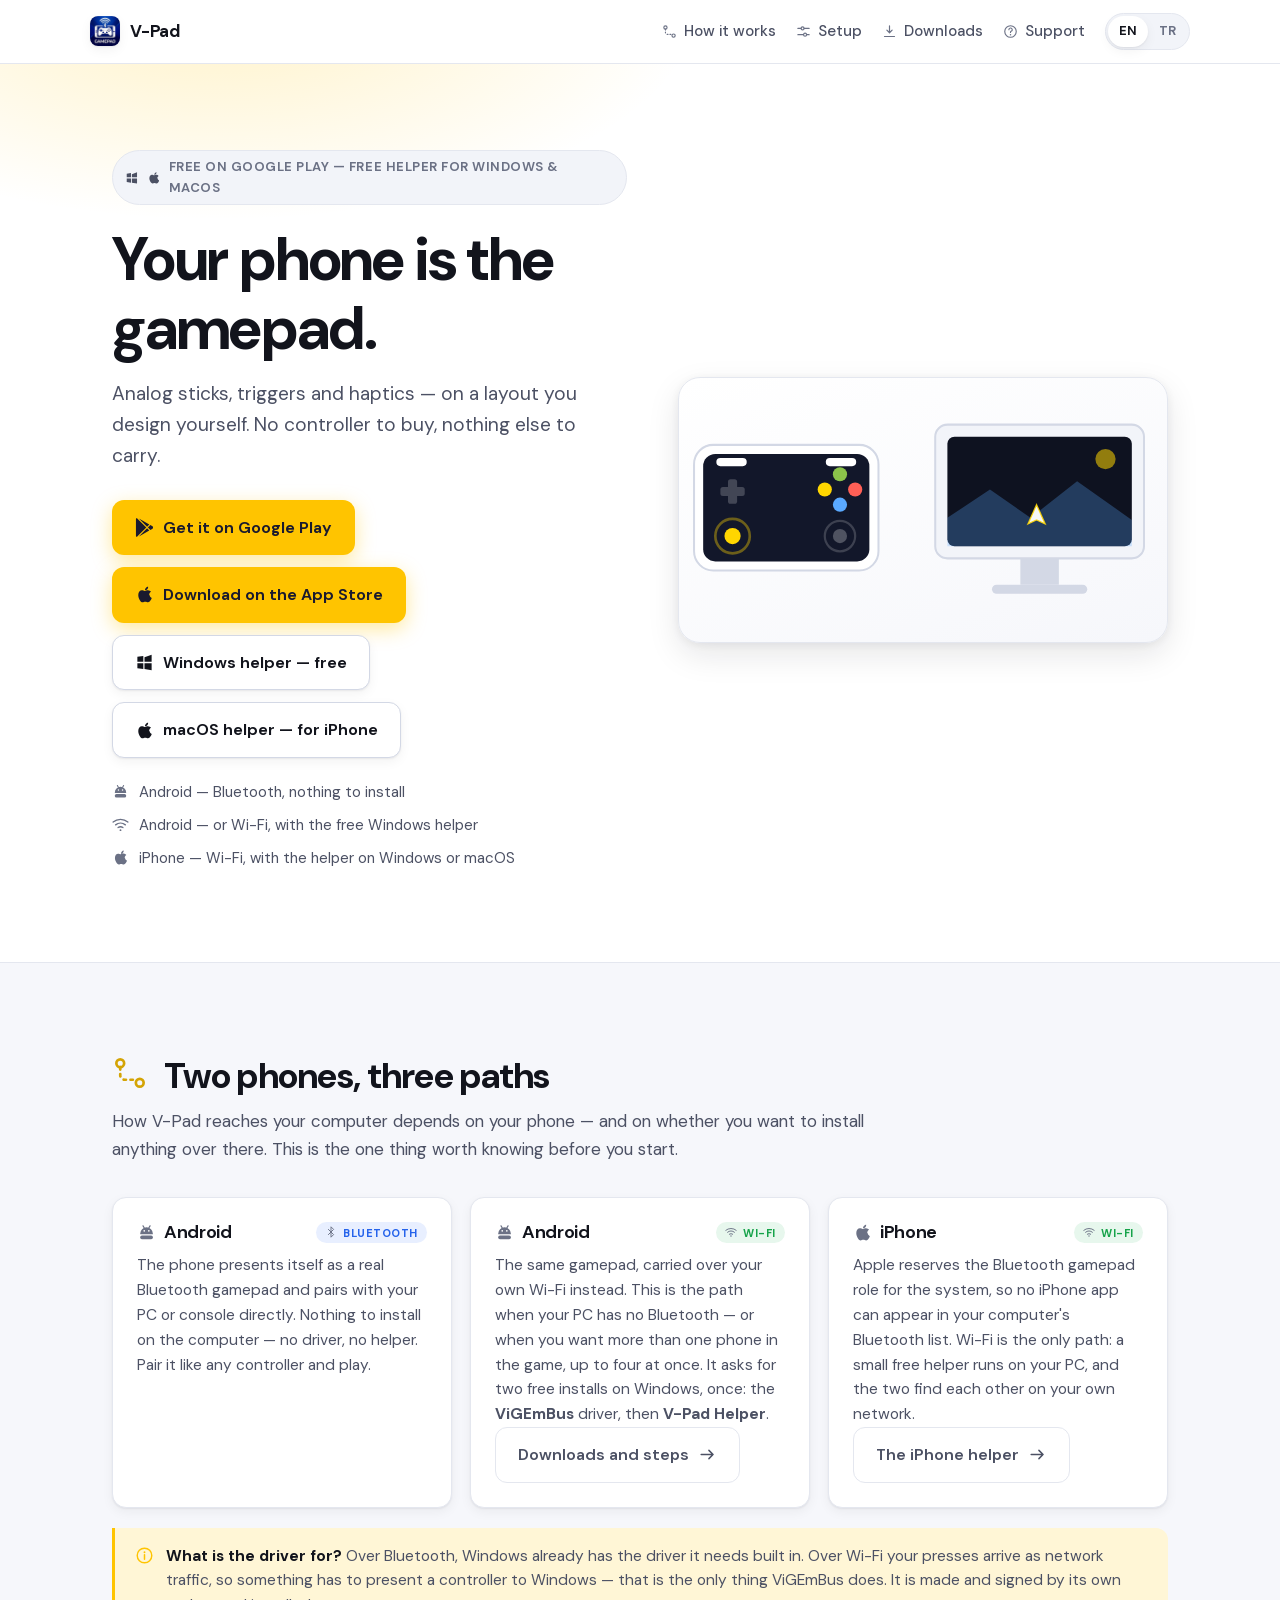
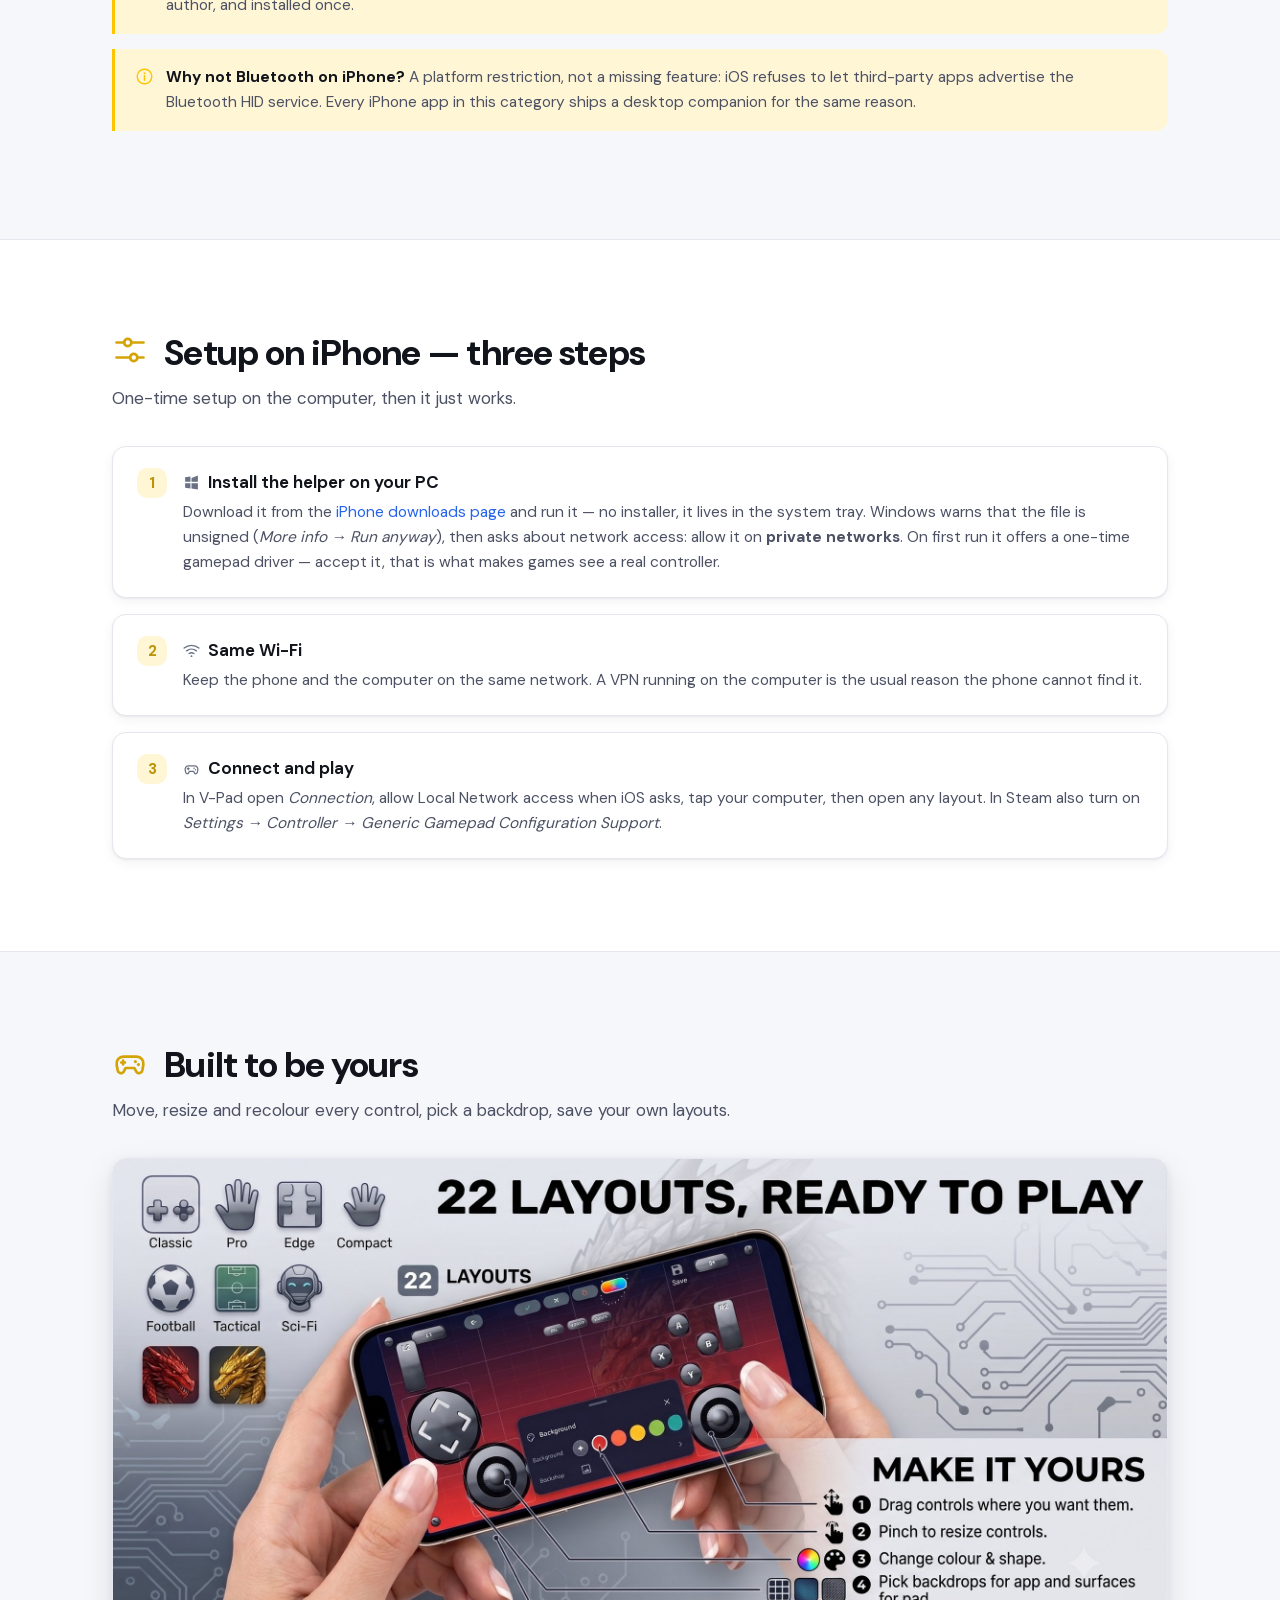
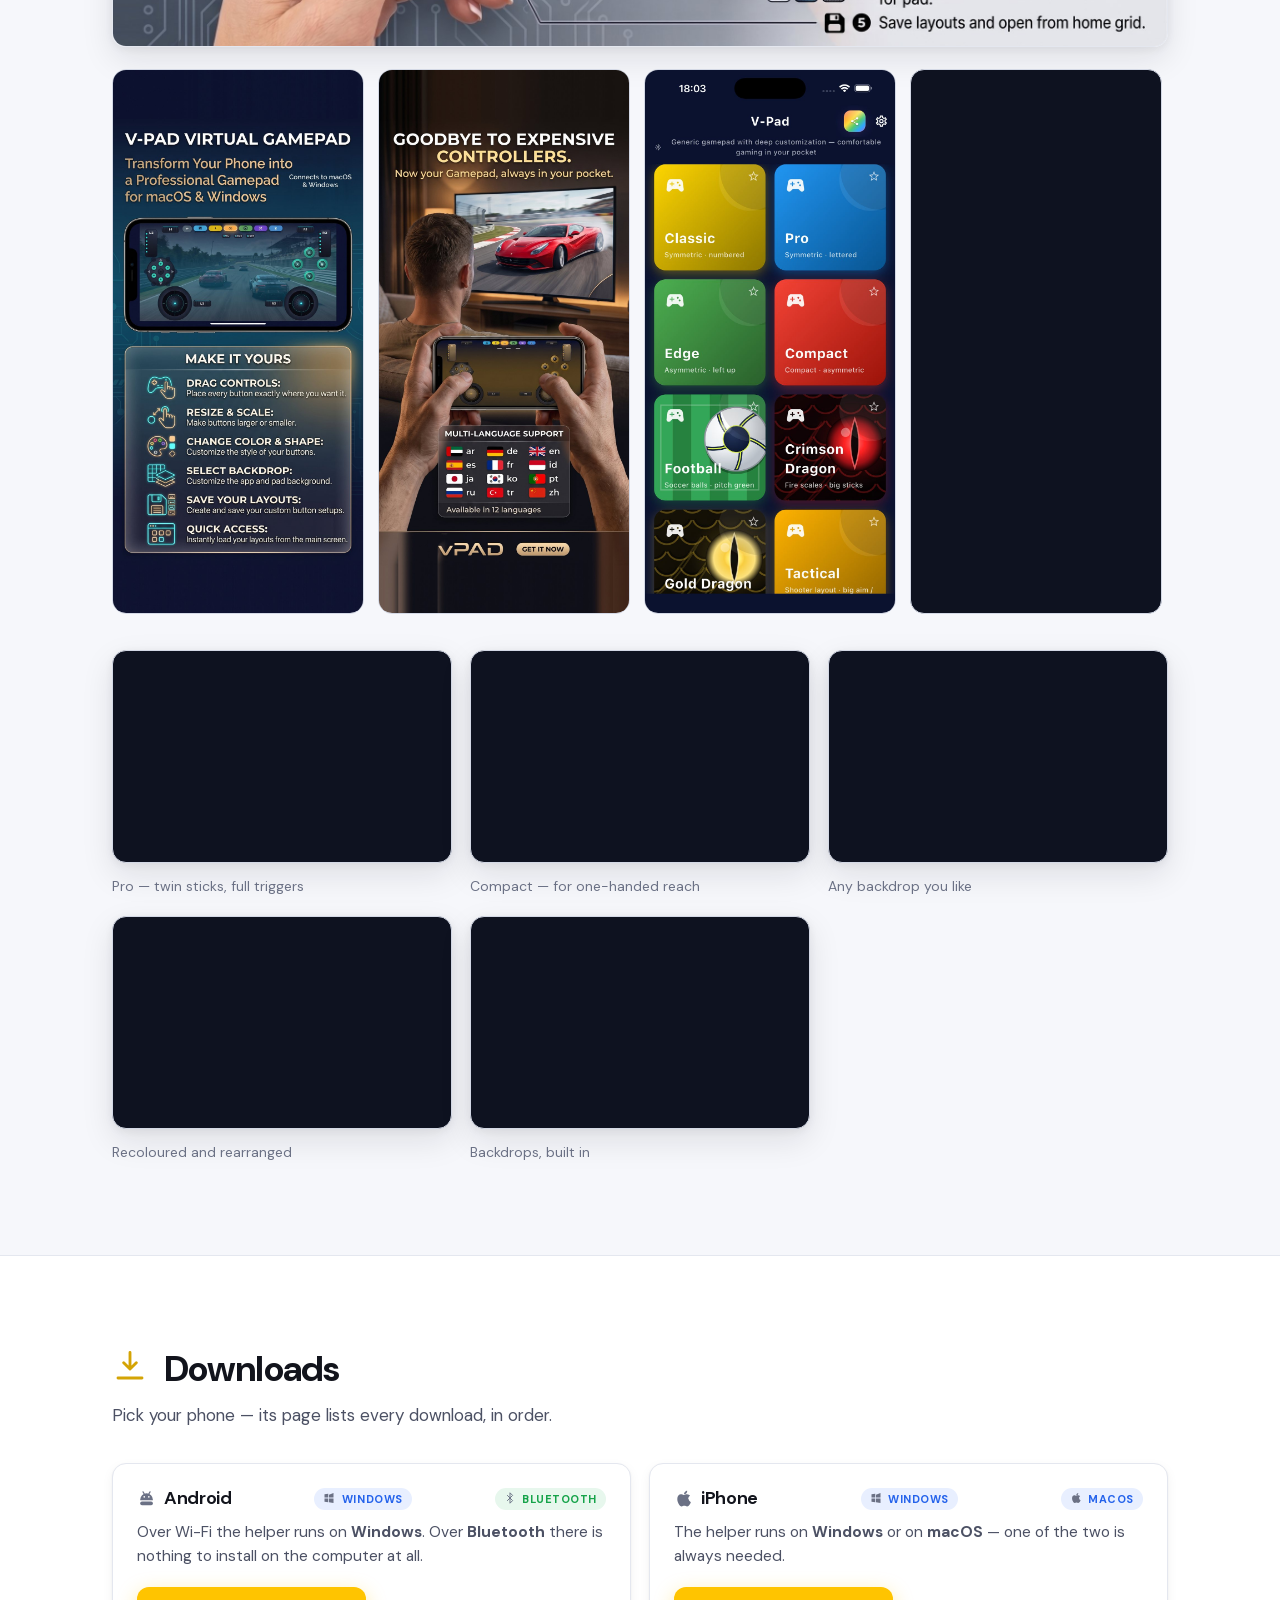
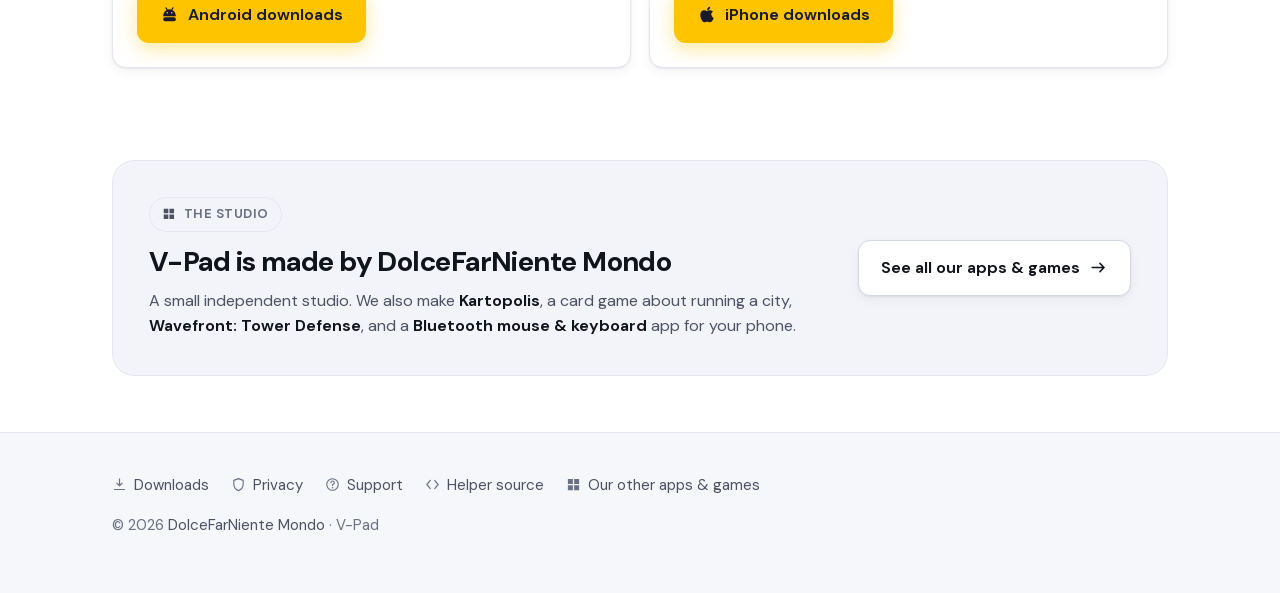
==== docs/index.html @ 28c6d8fb "refactor(ana sayfa): indirme adimlari kalkti, yerine iki telefon icin baglanti karti Sahip (2026-09-" ====
<!doctype html>
<html lang="en" data-lang="en">
<head>
<meta charset="utf-8">
<meta name="viewport" content="width=device-width, initial-scale=1">
<title>V-Pad — turn your phone into a gamepad</title>
<meta name="description" content="V-Pad turns your phone into a gamepad for your PC. On Android it pairs over Bluetooth; on iPhone it connects over Wi-Fi with a free helper app for your computer.">
<link rel="icon" href="assets/icon.png">
<link rel="preload" href="assets/fonts/dmsans-latin.woff2" as="font" type="font/woff2" crossorigin>
<link rel="stylesheet" href="assets/style.css">
<link rel="canonical" href="https://vpadcontroller.com/">
<meta property="og:url" content="https://vpadcontroller.com/">
<meta property="og:title" content="V-Pad — turn your phone into a gamepad">
<meta property="og:description" content="Your phone becomes a gamepad for your PC. Free helper app for Windows.">
<meta property="og:image" content="https://vpadcontroller.com/assets/icon.png">
<meta property="og:type" content="website">
<meta name="theme-color" content="#ffffff" media="(prefers-color-scheme: light)">
<meta name="theme-color" content="#0b0f1a" media="(prefers-color-scheme: dark)">
</head>
<body>

<!-- ICONS:BEGIN -->
<!-- ============================================================
     Icon sprite. Inlined into each page rather than fetched: a strict
     "no third-party requests" promise sits in our privacy policy, and
     external <use href="file.svg#id"> is still unreliable across
     browsers. Each symbol carries its own viewBox, so a caller is just
     <svg class="ico"><use href="#i-name"/></svg>.

     Colour comes from `currentColor` in every symbol — an icon inherits
     the text colour of whatever it sits next to, in either theme.
     ============================================================ -->
<svg width="0" height="0" aria-hidden="true" focusable="false" style="position:absolute">
  <defs>
    <symbol id="i-windows" viewBox="0 0 24 24">
      <path fill="currentColor" d="M3 4.7 10.5 3.7v7.4H3V4.7Zm9 .8L21 2.2v8.9h-9V5.5ZM3 12.9h7.5v7.4L3 19.3v-6.4Zm9 0h9v8.9L12 20.3v-7.4Z"/>
    </symbol>

    <symbol id="i-apple" viewBox="0 0 384 512">
      <path fill="currentColor" d="M318.7 268c-.2-36.7 16.4-64.4 50-84.8-18.8-26.9-47.2-41.7-84.7-44.6-35.5-2.8-74.3 20.7-88.5 20.7-15 0-49.4-19.7-76.4-19.7C71.2 141.6 24 184.4 24 269.7c0 25.2 4.6 51.2 13.8 78 12.3 35.2 56.6 121.5 102.8 120.1 24.1-.6 41.1-17.1 72.5-17.1 30.5 0 46.2 17.1 76.4 17.1 46.6-.7 86.7-79.1 98.4-114.4-62.6-29.5-59.2-86.4-59.2-88.4zm-51.1-155.2c24.7-29.3 22.5-56 21.8-65.6-21.9 1.3-47.2 15-61.6 31.9-15.9 18.2-25.2 40.7-23.2 64.7 23.7 1.8 45.3-10.4 63-30.9z"/>
    </symbol>

    <!-- The eyes are holes punched with evenodd, so the icon works on any ground. -->
    <symbol id="i-android" viewBox="0 0 24 24">
      <path fill="none" stroke="currentColor" stroke-width="1.5" stroke-linecap="round" d="M7.6 3.6 9 6M16.4 3.6 15 6"/>
      <path fill="currentColor" fill-rule="evenodd" d="M4 13.4a8 8 0 0 1 16 0v.7H4v-.7Zm5.1-2.5a1.05 1.05 0 1 1 0-2.1 1.05 1.05 0 0 1 0 2.1Zm5.8 0a1.05 1.05 0 1 1 0-2.1 1.05 1.05 0 0 1 0 2.1Z"/>
      <rect fill="currentColor" x="4" y="15.6" width="16" height="4.8" rx="2.2"/>
    </symbol>

    <symbol id="i-play" viewBox="0 0 512 512">
      <path fill="currentColor" d="M325.3 234.3 104.6 13l280.8 161.2-60.1 60.1zM47 0C34 6.8 25.3 19.2 25.3 35.3v441.3c0 16.1 8.7 28.5 21.7 35.3l256.6-256L47 0zm425.2 225.6-58.9-34.1-65.7 65.5 65.7 65.5 60.1-34.1c18-14.3 18-46.5-1.2-62.8zM104.6 499l280.8-161.2-60.1-60.1L104.6 499z"/>
    </symbol>

    <symbol id="i-bluetooth" viewBox="0 0 24 24">
      <path fill="none" stroke="currentColor" stroke-width="1.9" stroke-linecap="round" stroke-linejoin="round"
            d="M6.8 6.8 17.2 17.2 12 22.4V1.6l5.2 5.2L6.8 17.2"/>
    </symbol>

    <symbol id="i-wifi" viewBox="0 0 24 24">
      <path fill="none" stroke="currentColor" stroke-width="1.9" stroke-linecap="round"
            d="M1.6 8.6a16 16 0 0 1 20.8 0M5.1 12.5a11 11 0 0 1 13.8 0M8.6 16.3a6 6 0 0 1 6.8 0"/>
      <circle fill="currentColor" cx="12" cy="20" r="1.3"/>
    </symbol>

    <symbol id="i-download" viewBox="0 0 24 24">
      <path fill="none" stroke="currentColor" stroke-width="1.9" stroke-linecap="round" stroke-linejoin="round"
            d="M12 3v11m0 0 4.2-4.2M12 14l-4.2-4.2M4 20h16"/>
    </symbol>

    <symbol id="i-apps" viewBox="0 0 24 24">
      <path fill="currentColor" d="M3 3h8v8H3V3Zm10 0h8v8h-8V3ZM3 13h8v8H3v-8Zm10 0h8v8h-8v-8Z"/>
    </symbol>

    <symbol id="i-shield" viewBox="0 0 24 24">
      <path fill="none" stroke="currentColor" stroke-width="1.8" stroke-linecap="round" stroke-linejoin="round"
            d="M12 2.6 4.5 5.4v5.9c0 4.8 3.1 8.9 7.5 10.5 4.4-1.6 7.5-5.7 7.5-10.5V5.4L12 2.6Z"/>
    </symbol>

    <symbol id="i-help" viewBox="0 0 24 24">
      <circle fill="none" stroke="currentColor" stroke-width="1.8" cx="12" cy="12" r="9.2"/>
      <path fill="none" stroke="currentColor" stroke-width="1.8" stroke-linecap="round"
            d="M9.4 9.1a2.7 2.7 0 1 1 3.6 2.6c-.7.3-1 .9-1 1.6v.3"/>
      <circle fill="currentColor" cx="12" cy="17" r="1.2"/>
    </symbol>

    <symbol id="i-code" viewBox="0 0 24 24">
      <path fill="none" stroke="currentColor" stroke-width="1.9" stroke-linecap="round" stroke-linejoin="round"
            d="M8.5 5.5 3 12l5.5 6.5M15.5 5.5 21 12l-5.5 6.5"/>
    </symbol>

    <symbol id="i-clock" viewBox="0 0 24 24">
      <circle fill="none" stroke="currentColor" stroke-width="1.8" cx="12" cy="12" r="9.2"/>
      <path fill="none" stroke="currentColor" stroke-width="1.8" stroke-linecap="round" d="M12 7.2V12l3.4 2.1"/>
    </symbol>

    <symbol id="i-gamepad" viewBox="0 0 24 24">
      <path fill="none" stroke="currentColor" stroke-width="1.8" stroke-linecap="round" stroke-linejoin="round"
            d="M7.6 8.4h8.8a4.6 4.6 0 0 1 4.5 5.5l-.7 3.7a2.2 2.2 0 0 1-3.8 1.1L14.9 16H9.1l-1.5 2.7a2.2 2.2 0 0 1-3.8-1.1l-.7-3.7a4.6 4.6 0 0 1 4.5-5.5Z"/>
      <path fill="none" stroke="currentColor" stroke-width="1.7" stroke-linecap="round" d="M7.4 11v2.6M6.1 12.3h2.6"/>
      <circle fill="currentColor" cx="15.6" cy="11.7" r="1.05"/>
      <circle fill="currentColor" cx="17.6" cy="13.7" r="1.05"/>
    </symbol>

    <symbol id="i-sliders" viewBox="0 0 24 24">
      <path fill="none" stroke="currentColor" stroke-width="1.8" stroke-linecap="round"
            d="M3 7h5M13 7h8M3 17h9M17 17h4"/>
      <circle fill="none" stroke="currentColor" stroke-width="1.8" cx="10.5" cy="7" r="2.4"/>
      <circle fill="none" stroke="currentColor" stroke-width="1.8" cx="14.5" cy="17" r="2.4"/>
    </symbol>

    <symbol id="i-route" viewBox="0 0 24 24">
      <circle fill="none" stroke="currentColor" stroke-width="1.8" cx="5.5" cy="5.5" r="2.6"/>
      <circle fill="none" stroke="currentColor" stroke-width="1.8" cx="18.5" cy="18.5" r="2.6"/>
      <path fill="none" stroke="currentColor" stroke-width="1.8" stroke-linecap="round" stroke-dasharray="1.6 3"
            d="M5.5 8.1v5.4a3 3 0 0 0 3 3h7.4"/>
    </symbol>

    <symbol id="i-info" viewBox="0 0 24 24">
      <circle fill="none" stroke="currentColor" stroke-width="1.8" cx="12" cy="12" r="9.2"/>
      <path fill="none" stroke="currentColor" stroke-width="1.9" stroke-linecap="round" d="M12 11.2v5.4"/>
      <circle fill="currentColor" cx="12" cy="7.9" r="1.2"/>
    </symbol>

    <symbol id="i-arrow" viewBox="0 0 24 24">
      <path fill="none" stroke="currentColor" stroke-width="1.9" stroke-linecap="round" stroke-linejoin="round"
            d="M4 12h15m0 0-5.2-5.2M19 12l-5.2 5.2"/>
    </symbol>
  </defs>
</svg>
<!-- ICONS:END -->

<header>
  <div class="wrap bar">
    <a class="brand" href="./"><img src="assets/icon.png" alt=""> V-Pad</a>
    <nav>
      <a href="#how"><svg class="ico" aria-hidden="true"><use href="#i-route"/></svg><span lang="en">How it works</span><span lang="tr">Nasıl çalışır</span></a>
      <a href="#setup"><svg class="ico" aria-hidden="true"><use href="#i-sliders"/></svg><span lang="en">Setup</span><span lang="tr">Kurulum</span></a>
      <a href="/downloads"><svg class="ico" aria-hidden="true"><use href="#i-download"/></svg><span lang="en">Downloads</span><span lang="tr">İndirmeler</span></a>
      <a href="/support"><svg class="ico" aria-hidden="true"><use href="#i-help"/></svg><span lang="en">Support</span><span lang="tr">Destek</span></a>
      <div class="langs">
        <button data-lang="en" aria-pressed="true">EN</button>
        <button data-lang="tr" aria-pressed="false">TR</button>
      </div>
    </nav>
  </div>
</header>

<div class="hero">
  <div class="wrap hero-grid">
    <div>
      <span class="eyebrow">
        <svg class="ico" aria-hidden="true"><use href="#i-windows"/></svg>
        <svg class="ico" aria-hidden="true"><use href="#i-apple"/></svg>
        <span lang="en">Free on Google Play — free helper for Windows &amp; macOS</span>
        <span lang="tr">Google Play'de ücretsiz — Windows ve macOS yardımcısı da ücretsiz</span>
      </span>
      <h1>
        <span lang="en">Your phone is the gamepad.</span>
        <span lang="tr">Telefonun artık gamepad.</span>
      </h1>
      <p class="lead">
        <span lang="en">Analog sticks, triggers and haptics — on a layout you design yourself. No controller to buy, nothing else to carry.</span>
        <span lang="tr">Analog çubuklar, tetikler ve titreşim — hem de kendi tasarladığın bir düzende. Kumanda almana gerek yok, taşıyacak bir şey de yok.</span>
      </p>
      <div class="cta">
        <!-- The app first: it is the thing that ships, it is free, and the
             visitor already owns the phone. The helper is a second step and
             only for Wi-Fi, so it reads as a follow-up rather than a toll. -->
        <a class="btn btn-primary" href="https://play.google.com/store/apps/details?id=com.dfnmondo.gamepad.app">
          <svg class="ico" aria-hidden="true"><use href="#i-play"/></svg>
          <span lang="en">Get it on Google Play</span>
          <span lang="tr">Google Play'den al</span>
        </a>
        <!-- Live since 2026-08-31 (2.0.3, READY_FOR_SALE). Beside Play rather
             than under a platform heading: whichever phone the visitor holds,
             one of these two is the app and the other is noise. -->
        <a class="btn btn-primary" href="https://apps.apple.com/us/app/v-pad-virtual-gamepad/id6796475673">
          <svg class="ico" aria-hidden="true"><use href="#i-apple"/></svg>
          <span lang="en">Download on the App Store</span>
          <span lang="tr">App Store'dan indir</span>
        </a>
        <a class="btn btn-ghost" href="#download">
          <svg class="ico" aria-hidden="true"><use href="#i-windows"/></svg>
          <span lang="en">Windows helper — free</span>
          <span lang="tr">Windows yardımcısı — ücretsiz</span>
        </a>
        <a class="btn btn-ghost" href="/downloads-ios">
          <svg class="ico" aria-hidden="true"><use href="#i-apple"/></svg>
          <span lang="en">macOS helper — for iPhone</span>
          <span lang="tr">macOS yardımcısı — iPhone için</span>
        </a>
      </div>
      <!-- The three facts a visitor needs before deciding, as a scannable row
           rather than a paragraph they have to read to find their platform. -->
      <ul class="platforms">
        <li>
          <svg class="ico" aria-hidden="true"><use href="#i-android"/></svg>
          <span lang="en">Android — Bluetooth, nothing to install</span>
          <span lang="tr">Android — Bluetooth, kurulum yok</span>
        </li>
        <li>
          <svg class="ico" aria-hidden="true"><use href="#i-wifi"/></svg>
          <span lang="en">Android — or Wi-Fi, with the free Windows helper</span>
          <span lang="tr">Android — ya da Wi-Fi, ücretsiz Windows yardımcısıyla</span>
        </li>
        <li>
          <svg class="ico" aria-hidden="true"><use href="#i-apple"/></svg>
          <span lang="en">iPhone — Wi-Fi, with the helper on Windows or macOS</span>
          <span lang="tr">iPhone — Wi-Fi, Windows ya da macOS yardımcısıyla</span>
        </li>
      </ul>
    </div>

    <!-- Phone → Wi-Fi → PC, drawn rather than filmed: sharp at any size, no
         download, and it survives a theme switch. Device *chassis* follows the
         theme tokens; anything drawn inside a screen uses fixed bright colours,
         because a screen is dark in both themes and a token would sink into it.
         The phone is landscape because that is how the pad is held.

         One 5s story drives it: the left stick moves, the ship on the monitor
         repeats that move 130ms later, and the waves carry it across. The delay
         is the point — it is what makes the picture read as *input travelling*
         rather than three unrelated things wiggling. -->
    <div class="stage" role="img"
         aria-label="A phone held sideways as a gamepad; its stick movement travels over Wi-Fi and steers a ship on the computer screen">
      <svg viewBox="0 40 480 260" xmlns="http://www.w3.org/2000/svg">
        <!-- computer -->
        <g>
          <rect x="252" y="86" width="206" height="132" rx="12"
                fill="var(--surface-2)" stroke="var(--line-strong)" stroke-width="2"/>
          <rect x="264" y="98" width="182" height="108" rx="7" fill="#0e1220"/>
          <!-- a suggestion of a game scene -->
          <path d="M264 178 L306 150 L346 178 L392 142 L446 180 L446 206 L264 206 Z"
                fill="#5aa9ff" opacity=".28"/>
          <circle cx="420" cy="120" r="10" fill="#ffd600" opacity=".55"/>
          <!-- The ship, and one ghost trailing it. Outer <g> holds the position,
               inner <g> is animated: a CSS transform would otherwise *replace*
               the transform attribute, not compose with it. The trail is the
               same motion a little later — it is what makes the movement legible
               at this size, where the ship itself is barely 17px across. -->
          <g transform="translate(352,176)">
            <g class="ship trail">
              <path d="M0 -11 L8.5 8 L0 4 L-8.5 8 Z" fill="#ffd600"/>
            </g>
            <g class="ship">
              <path d="M0 -11 L8.5 8 L0 4 L-8.5 8 Z" fill="#ffffff" opacity=".95"/>
              <path d="M0 -11 L8.5 8 L0 4 L-8.5 8 Z" fill="none" stroke="#ffd600"
                    stroke-width="1.3" opacity=".85"/>
            </g>
          </g>
          <rect x="336" y="218" width="38" height="26" fill="var(--line-strong)"/>
          <rect x="308" y="244" width="94" height="9" rx="4.5" fill="var(--line-strong)"/>
        </g>

        <!-- wifi waves, travelling from the phone toward the screen -->
        <g fill="none" stroke="#8bc34a" stroke-width="3.6" stroke-linecap="round">
          <path class="wave" d="M206 146 a30 30 0 0 1 0 44"/>
          <path class="wave" d="M216 132 a48 48 0 0 1 0 72"/>
          <path class="wave" d="M226 118 a66 66 0 0 1 0 100"/>
        </g>

        <!-- The phone, held sideways. Drawn large and with only the controls a
             glance can resolve: at this size a full layout turns into confetti. -->
        <g>
          <rect x="14" y="106" width="182" height="124" rx="19"
                fill="var(--surface)" stroke="var(--line-strong)" stroke-width="2"/>
          <rect x="23" y="115" width="164" height="106" rx="12" fill="#12172a"/>

          <!-- shoulder triggers -->
          <rect class="trigger" x="36" y="119" width="30" height="8" rx="4" fill="#ffffff"/>
          <rect class="trigger r" x="144" y="119" width="30" height="8" rx="4" fill="#ffffff"/>

          <!-- d-pad -->
          <g fill="#ffffff" opacity=".2">
            <rect x="47.5" y="140" width="9" height="24" rx="2.5"/>
            <rect x="40" y="147.5" width="24" height="9" rx="2.5"/>
          </g>

          <!-- left stick: the one thing actually being driven -->
          <circle cx="52" cy="196" r="17" fill="none" stroke="#ffd600" stroke-width="2.6" opacity=".38"/>
          <circle class="nub" cx="52" cy="196" r="8" fill="#ffd600"/>

          <!-- face buttons -->
          <circle class="press" cx="158" cy="135" r="7" fill="#8bc34a"/>
          <circle class="press b" cx="173" cy="150" r="7" fill="#ff5f56"/>
          <circle class="press c" cx="158" cy="165" r="7" fill="#5aa9ff"/>
          <circle class="press d" cx="143" cy="150" r="7" fill="#ffd600"/>

          <!-- right stick -->
          <circle cx="158" cy="196" r="15" fill="none" stroke="#ffffff" stroke-width="2.2" opacity=".18"/>
          <circle cx="158" cy="196" r="7" fill="#ffffff" opacity=".26"/>
        </g>
      </svg>
    </div>
  </div>
</div>

<section id="how" class="tint">
  <div class="wrap">
    <h2><svg class="ico h-ico" aria-hidden="true"><use href="#i-route"/></svg><span lang="en">Two phones, three paths</span><span lang="tr">İki telefon, üç yol</span></h2>
    <p class="sub">
      <span lang="en">How V-Pad reaches your computer depends on your phone — and on whether you want to install anything over there. This is the one thing worth knowing before you start.</span>
      <span lang="tr">V-Pad'in bilgisayarına nasıl ulaştığı telefonuna ve oraya bir şey kurmak isteyip istemediğine bağlı. Başlamadan önce bilinmesi gereken tek şey bu.</span>
    </p>
    <div class="grid three">
      <div class="card">
        <h3>
          <svg class="ico" aria-hidden="true"><use href="#i-android"/></svg> Android
          <span class="tag bt"><svg class="ico" aria-hidden="true"><use href="#i-bluetooth"/></svg> Bluetooth</span>
        </h3>
        <p>
          <span lang="en">The phone presents itself as a real Bluetooth gamepad and pairs with your PC or console directly. Nothing to install on the computer &mdash; no driver, no helper. Pair it like any controller and play.</span>
          <span lang="tr">Telefon kendini gerçek bir Bluetooth gamepad'i olarak tanıtır ve bilgisayarına ya da konsoluna doğrudan eşlenir. Bilgisayara hiçbir şey kurulmaz &mdash; ne sürücü ne yardımcı program. Herhangi bir kumanda gibi eşle ve oyna.</span>
        </p>
      </div>
      <div class="card">
        <h3>
          <svg class="ico" aria-hidden="true"><use href="#i-android"/></svg> Android
          <span class="tag wifi"><svg class="ico" aria-hidden="true"><use href="#i-wifi"/></svg> Wi-Fi</span>
        </h3>
        <p>
          <span lang="en">The same gamepad, carried over your own Wi-Fi instead. This is the path when your PC has no Bluetooth &mdash; or when you want more than one phone in the game, up to four at once. It asks for two free installs on Windows, once: the <b>ViGEmBus</b> driver, then <b>V-Pad Helper</b>.</span>
          <span lang="tr">Aynı gamepad, bu kez kendi Wi-Fi ağın üzerinden. Bilgisayarında Bluetooth yoksa &mdash; ya da oyuna birden fazla telefon sokmak istiyorsan, aynı anda dörde kadar &mdash; yol budur. Windows'ta bir kereye mahsus iki ücretsiz kurulum ister: önce <b>ViGEmBus</b> sürücüsü, sonra <b>V-Pad Helper</b>.</span>
        </p>
        <p>
          <a class="btn btn-quiet" href="/downloads-android">
            <span lang="en">Downloads and steps</span><span lang="tr">İndirmeler ve adımlar</span>
            <svg class="ico" aria-hidden="true"><use href="#i-arrow"/></svg>
          </a>
        </p>
      </div>
      <div class="card">
        <h3>
          <svg class="ico" aria-hidden="true"><use href="#i-apple"/></svg> iPhone
          <span class="tag wifi"><svg class="ico" aria-hidden="true"><use href="#i-wifi"/></svg> Wi-Fi</span>
        </h3>
        <p>
          <span lang="en">Apple reserves the Bluetooth gamepad role for the system, so no iPhone app can appear in your computer's Bluetooth list. Wi-Fi is the only path: a small free helper runs on your PC, and the two find each other on your own network.</span>
          <span lang="tr">Apple, Bluetooth gamepad rolünü sisteme ayırmış; bu yüzden hiçbir iPhone uygulaması bilgisayarının Bluetooth listesinde görünemez. Tek yol Wi-Fi: bilgisayarında küçük ve ücretsiz bir yardımcı çalışır, ikisi kendi ağında birbirini bulur.</span>
        </p>
        <p>
          <a class="btn btn-quiet" href="#download">
            <span lang="en">The iPhone helper</span><span lang="tr">iPhone yardımcısı</span>
            <svg class="ico" aria-hidden="true"><use href="#i-arrow"/></svg>
          </a>
        </p>
      </div>
    </div>
    <p class="note" style="margin-top:20px">
      <svg class="ico" aria-hidden="true"><use href="#i-info"/></svg>
      <span lang="en"><strong>What is the driver for?</strong> Over Bluetooth, Windows already has the driver it needs built in. Over Wi-Fi your presses arrive as network traffic, so something has to present a controller to Windows &mdash; that is the only thing ViGEmBus does. It is made and signed by its own author, and installed once.</span>
      <span lang="tr"><strong>Sürücü ne işe yarıyor?</strong> Bluetooth'ta Windows'un ihtiyaç duyduğu sürücü zaten içinde geliyor. Wi-Fi'da ise bastığın tuşlar ağ trafiği olarak ulaşır; bu yüzden Windows'a bir kumanda sunacak bir şey gerekir &mdash; ViGEmBus'ın yaptığı tek şey bu. Kendi yazarı tarafından üretilip imzalanır ve bir kez kurulur.</span>
    </p>
    <p class="note">
      <svg class="ico" aria-hidden="true"><use href="#i-info"/></svg>
      <span lang="en"><strong>Why not Bluetooth on iPhone?</strong> A platform restriction, not a missing feature: iOS refuses to let third-party apps advertise the Bluetooth HID service. Every iPhone app in this category ships a desktop companion for the same reason.</span>
      <span lang="tr"><strong>iPhone'da neden Bluetooth yok?</strong> Eksik bir ozellik degil, platform kisiti: iOS ucuncu taraf uygulamalarin Bluetooth HID servisini yayinlamasina izin vermiyor. Bu kategorideki butun iPhone uygulamalarinin bilgisayara bir yardimci program kurdurmasinin sebebi de ayni.</span>
    </p>
  </div>
</section>

<section id="setup">
  <div class="wrap">
    <h2><svg class="ico h-ico" aria-hidden="true"><use href="#i-sliders"/></svg><span lang="en">Setup on iPhone — three steps</span><span lang="tr">iPhone'da kurulum — üç adım</span></h2>
    <p class="sub">
      <span lang="en">One-time setup on the computer, then it just works.</span>
      <span lang="tr">Bilgisayarda bir kerelik kurulum, sonrası kendiliğinden.</span>
    </p>
    <ol class="steps">
      <li>
        <strong>
          <svg class="ico" aria-hidden="true"><use href="#i-windows"/></svg>
          <span lang="en">Install the helper on your PC</span><span lang="tr">Bilgisayarına yardımcıyı kur</span>
        </strong>
        <p>
          <span lang="en">Download it from the <a href="/downloads-ios">iPhone downloads page</a> and run it — no installer, it lives in the system tray. Windows warns that the file is unsigned (<em>More info → Run anyway</em>), then asks about network access: allow it on <strong>private networks</strong>. On first run it offers a one-time gamepad driver — accept it, that is what makes games see a real controller.</span>
          <span lang="tr"><a href="/downloads-ios">iPhone indirmeleri sayfasından</a> indir ve çalıştır — kurulum sihirbazı yok, sistem tepsisinde yaşıyor. Windows dosyanın imzasız olduğunu söyleyip uyarır (<em>Daha fazla bilgi → Yine de çalıştır</em>), sonra ağ erişimini sorar: <strong>özel ağlar</strong> için izin ver. İlk açılışta bir kerelik gamepad sürücüsü önerir — kabul et, oyunların gerçek bir kumanda görmesini sağlayan şey o.</span>
        </p>
      </li>
      <li>
        <strong>
          <svg class="ico" aria-hidden="true"><use href="#i-wifi"/></svg>
          <span lang="en">Same Wi-Fi</span><span lang="tr">Aynı Wi-Fi</span>
        </strong>
        <p>
          <span lang="en">Keep the phone and the computer on the same network. A VPN running on the computer is the usual reason the phone cannot find it.</span>
          <span lang="tr">Telefon ve bilgisayar aynı ağda olsun. Telefonun bilgisayarı bulamamasının en sık sebebi, bilgisayarda açık olan bir VPN'dir.</span>
        </p>
      </li>
      <li>
        <strong>
          <svg class="ico" aria-hidden="true"><use href="#i-gamepad"/></svg>
          <span lang="en">Connect and play</span><span lang="tr">Bağlan ve oyna</span>
        </strong>
        <p>
          <span lang="en">In V-Pad open <em>Connection</em>, allow Local Network access when iOS asks, tap your computer, then open any layout. In Steam also turn on <em>Settings → Controller → Generic Gamepad Configuration Support</em>.</span>
          <span lang="tr">V-Pad'de <em>Bağlantı</em>'yı aç, iOS Yerel Ağ izni isteyince izin ver, bilgisayarına dokun ve bir düzen aç. Steam'de ayrıca <em>Ayarlar → Kontrolcü → Genel Gamepad Yapılandırma Desteği</em>'ni aç.</span>
        </p>
      </li>
    </ol>
  </div>
</section>

<section id="shots" class="tint">
  <div class="wrap">
    <h2><svg class="ico h-ico" aria-hidden="true"><use href="#i-gamepad"/></svg><span lang="en">Built to be yours</span><span lang="tr">Senin olacak şekilde</span></h2>
    <p class="sub">
      <span lang="en">Move, resize and recolour every control, pick a backdrop, save your own layouts.</span>
      <span lang="tr">Her kontrolü taşı, boyutlandır, rengini değiştir; arka plan seç, kendi düzenlerini kaydet.</span>
    </p>
    <!-- One illustration, then the evidence. The banner is a drawn composition
         (hands, a phone, the customise sheet) and is allowed to be a picture;
         everything under it is a real capture from the app, because a gallery
         that mixes the two teaches a visitor to distrust both. -->
    <figure class="showcase">
      <img src="assets/customise-banner.jpg" width="2200" height="1016"
           alt="A phone held in both hands with the V-Pad customise sheet open, beside the list of layouts and what can be changed"
           loading="lazy" decoding="async">
    </figure>

    <div class="reel" tabindex="0" role="region"
         aria-label="V-Pad screens, scroll sideways">
      <img src="assets/vpad-01-gamepad.jpg" width="900" height="1947" loading="lazy" decoding="async"
           alt="V-Pad held in landscape, beside the list of what every control can be changed to">
      <img src="assets/vpad-02-goodbye.jpg" width="900" height="1947" loading="lazy" decoding="async"
           alt="Playing on a TV with the phone as the controller, and the twelve languages V-Pad speaks">
      <img src="assets/vpad-03-layouts.jpg" width="900" height="1955" loading="lazy" decoding="async"
           alt="The V-Pad home screen with twenty-two ready-made layouts">
      <img src="assets/vpad-04-connection.jpg" width="900" height="1955" loading="lazy" decoding="async"
           alt="The Connection screen with step-by-step setup for Windows and macOS">
    </div>

    <div class="shots">
      <figure>
        <img src="assets/7inch-skin-pro-phoenix.jpg" alt="V-Pad Pro layout over a phoenix backdrop" loading="lazy" decoding="async">
        <figcaption><span lang="en">Pro — twin sticks, full triggers</span><span lang="tr">Pro — çift çubuk, tam tetikler</span></figcaption>
      </figure>
      <figure>
        <img src="assets/7inch-skin-compact-wolf.jpg" alt="V-Pad Compact layout over a wolf backdrop" loading="lazy" decoding="async">
        <figcaption><span lang="en">Compact — for one-handed reach</span><span lang="tr">Compact — tek elle erişim için</span></figcaption>
      </figure>
      <figure>
        <img src="assets/7inch-skin-pro-lion.jpg" alt="V-Pad Pro layout over a lion backdrop" loading="lazy" decoding="async">
        <figcaption><span lang="en">Any backdrop you like</span><span lang="tr">İstediğin arka plan</span></figcaption>
      </figure>
      <figure>
        <img src="assets/7inch-skin-edge-knight-ozel.jpg" alt="Recoloured and rearranged V-Pad layout" loading="lazy" decoding="async">
        <figcaption><span lang="en">Recoloured and rearranged</span><span lang="tr">Rengi ve yerleşimi değiştirilmiş</span></figcaption>
      </figure>
      <figure>
        <img src="assets/7inch-backdrop-secici.jpg" alt="V-Pad backdrop picker" loading="lazy" decoding="async">
        <figcaption><span lang="en">Backdrops, built in</span><span lang="tr">Arka planlar, hazır gelir</span></figcaption>
      </figure>
    </div>
  </div>
</section>

<section id="download">
  <div class="wrap">
    <h2><svg class="ico h-ico" aria-hidden="true"><use href="#i-download"/></svg><span lang="en">Downloads</span><span lang="tr">İndirmeler</span></h2>
    <!-- 2026-09-02, owner: the landing page POINTS, it does not instruct.
         Every download and every step lives on the two phone pages now —
         keeping a second copy here is exactly how the two drifted apart and
         how a stale version line survived in one place. What stays is the
         choice, plus the icons that answer the only question a visitor has
         before clicking: which computer does this need? -->
    <p class="sub">
      <span lang="en">Pick your phone — its page lists every download, in order.</span>
      <span lang="tr">Telefonunu seç — her sayfa kendi indirmelerini sırayla anlatıyor.</span>
    </p>

    <div class="grid two">
      <div class="card">
        <h3>
          <svg class="ico" aria-hidden="true"><use href="#i-android"/></svg> Android
          <span class="tag bt"><svg class="ico" aria-hidden="true"><use href="#i-windows"/></svg> Windows</span>
          <span class="tag wifi"><svg class="ico" aria-hidden="true"><use href="#i-bluetooth"/></svg> Bluetooth</span>
        </h3>
        <p style="margin-bottom:18px">
          <span lang="en">Over Wi-Fi the helper runs on <b>Windows</b>. Over <b>Bluetooth</b> there is nothing to install on the computer at all.</span>
          <span lang="tr">Wi-Fi ile yardımcı <b>Windows</b>'ta çalışır. <b>Bluetooth</b> ile bilgisayara kurulacak hiçbir şey yok.</span>
        </p>
        <a class="btn btn-primary" href="/downloads-android">
          <svg class="ico" aria-hidden="true"><use href="#i-android"/></svg>
          <span lang="en">Android downloads</span><span lang="tr">Android indirmeleri</span>
        </a>
      </div>

      <div class="card">
        <h3>
          <svg class="ico" aria-hidden="true"><use href="#i-apple"/></svg> iPhone
          <span class="tag bt"><svg class="ico" aria-hidden="true"><use href="#i-windows"/></svg> Windows</span>
          <span class="tag bt"><svg class="ico" aria-hidden="true"><use href="#i-apple"/></svg> macOS</span>
        </h3>
        <p style="margin-bottom:18px">
          <span lang="en">The helper runs on <b>Windows</b> or on <b>macOS</b> — one of the two is always needed.</span>
          <span lang="tr">Yardımcı <b>Windows</b>'ta ya da <b>macOS</b>'ta çalışır — ikisinden biri her zaman gerekli.</span>
        </p>
        <a class="btn btn-primary" href="/downloads-ios">
          <svg class="ico" aria-hidden="true"><use href="#i-apple"/></svg>
          <span lang="en">iPhone downloads</span><span lang="tr">iPhone indirmeleri</span>
        </a>
      </div>
    </div>
  </div>
</section>

<!-- The studio strip. Deliberately not a full section: it belongs to the page's
     closing, above the footer, where a visitor who liked the app is most open to
     seeing what else we make. The other products are named in plain text and the
     single link points at the studio site, so the click has one destination. -->
<section class="studio">
  <div class="wrap"><div class="studio-card">
    <div>
      <span class="eyebrow">
        <svg class="ico" aria-hidden="true"><use href="#i-apps"/></svg>
        <span lang="en">The studio</span><span lang="tr">Stüdyo</span>
      </span>
      <h2>
        <span lang="en">V-Pad is made by DolceFarNiente Mondo</span>
        <span lang="tr">V-Pad'i DolceFarNiente Mondo yapıyor</span>
      </h2>
      <p>
        <span lang="en">A small independent studio. We also make <strong>Kartopolis</strong>, a card game about running a city, <strong>Wavefront: Tower Defense</strong>, and a <strong>Bluetooth mouse &amp; keyboard</strong> app for your phone.</span>
        <span lang="tr">Küçük ve bağımsız bir stüdyo. Ayrıca şehir yönetme kart oyunu <strong>Kartopolis</strong>, <strong>Wavefront: Tower Defense</strong> ve telefonun için <strong>Bluetooth fare ve klavye</strong> uygulamasını yapıyoruz.</span>
      </p>
    </div>
    <a class="btn btn-ghost" href="https://dolcefarnientemondo.com/">
      <span lang="en">See all our apps &amp; games</span>
      <span lang="tr">Tüm uygulama ve oyunlarımız</span>
      <svg class="ico" aria-hidden="true"><use href="#i-arrow"/></svg>
    </a>
  </div></div>
</section>

<footer>
  <div class="wrap">
    <div class="links">
      <a href="/downloads"><svg class="ico" aria-hidden="true"><use href="#i-download"/></svg><span lang="en">Downloads</span><span lang="tr">İndirmeler</span></a>
      <a href="/privacy"><svg class="ico" aria-hidden="true"><use href="#i-shield"/></svg><span lang="en">Privacy</span><span lang="tr">Gizlilik</span></a>
      <a href="/support"><svg class="ico" aria-hidden="true"><use href="#i-help"/></svg><span lang="en">Support</span><span lang="tr">Destek</span></a>
      <a href="https://github.com/svolkancav/vpad-helper"><svg class="ico" aria-hidden="true"><use href="#i-code"/></svg><span lang="en">Helper source</span><span lang="tr">Yardımcının kaynağı</span></a>
      <!-- Descriptive anchor text, not a bare URL: it tells both a reader and a
           crawler what is on the other end. Same studio, so no rel="nofollow". -->
      <a href="https://dolcefarnientemondo.com/"><svg class="ico" aria-hidden="true"><use href="#i-apps"/></svg><span lang="en">Our other apps &amp; games</span><span lang="tr">Diğer uygulama ve oyunlarımız</span></a>
    </div>
    <p style="margin:0">© 2026 <a href="https://dolcefarnientemondo.com/">DolceFarNiente Mondo</a> · V-Pad</p>
  </div>
</footer>

<script src="assets/site.js"></script>
</body>
</html>
---- docs/assets/style.css ----
/* ============================================================
   V-Pad site
   ------------------------------------------------------------
   No external requests: the typeface is self-hosted (a CDN call
   would contradict the privacy policy's "no third-party
   requests" and adds a render-blocking round trip).

   Two palettes, driven by the visitor's OS setting. Everything
   is expressed as tokens so a component is written once and
   both themes stay in step — a hardcoded colour anywhere is a
   bug waiting for the other theme.
   ============================================================ */

/* DM Sans, variable 400–700. Two subsets: `latin-ext` is not
   optional here — Turkish ğ ş ı İ live in it. */
@font-face {
  font-family: 'DM Sans';
  font-style: normal;
  font-weight: 400 700;
  font-display: swap;
  src: url('fonts/dmsans-latin-ext.woff2') format('woff2');
  unicode-range: U+0100-02BA, U+02BD-02C5, U+02C7-02CC, U+02CE-02D7,
    U+02DD-02FF, U+0304, U+0308, U+0329, U+1D00-1DBF, U+1E00-1E9F,
    U+1EF2-1EFF, U+2020, U+20A0-20AB, U+20AD-20C0, U+2113, U+2C60-2C7F,
    U+A720-A7FF;
}
@font-face {
  font-family: 'DM Sans';
  font-style: normal;
  font-weight: 400 700;
  font-display: swap;
  src: url('fonts/dmsans-latin.woff2') format('woff2');
  unicode-range: U+0000-00FF, U+0131, U+0152-0153, U+02BB-02BC, U+02C6,
    U+02DA, U+02DC, U+0304, U+0308, U+0329, U+2000-206F, U+20AC, U+2122,
    U+2191, U+2193, U+2212, U+2215, U+FEFF, U+FFFD;
}

/* ── tokens: light is the base ─────────────────────────────── */

:root {
  --bg: #ffffff;
  --bg-alt: #f6f7fb;
  --surface: #ffffff;
  --surface-2: #f2f4f9;
  --line: #e4e7ef;
  --line-strong: #d3d8e5;
  --text: #12141c;
  --text-soft: #4c5164;
  --text-mute: #6b7185;

  --brand: #ffc400;          /* the app's gold, darkened for AA on white */
  --brand-ink: #1a1a2e;      /* text that sits on --brand */
  --brand-soft: #fff6d6;
  --accent: #2563eb;
  --accent-soft: #e8efff;
  --good: #16a34a;
  --good-soft: #e7f7ed;

  --shadow-sm: 0 1px 2px rgba(18, 20, 28, .06),
               0 4px 12px rgba(18, 20, 28, .05);
  --shadow-lg: 0 12px 32px rgba(18, 20, 28, .10),
               0 2px 8px rgba(18, 20, 28, .06);

  /* Strength of the hero's light source. Its own token because the same
     gold that glows warmly on white turns khaki over a dark ground. */
  --hero-glow: color-mix(in srgb, var(--brand) 22%, transparent);

  --radius: 14px;
  --radius-lg: 22px;
  --wrap: 1100px;
  --step: clamp(56px, 8vw, 92px);   /* vertical section rhythm */
}

@media (prefers-color-scheme: dark) {
  :root {
    --bg: #0b0f1a;
    --bg-alt: #0f1424;
    --surface: #141a2b;
    --surface-2: #1b2338;
    --line: rgba(255, 255, 255, .09);
    --line-strong: rgba(255, 255, 255, .16);
    --text: #eef1f8;
    --text-soft: rgba(238, 241, 248, .78);
    --text-mute: rgba(238, 241, 248, .58);

    --brand: #ffd600;
    --brand-ink: #12141c;
    --brand-soft: rgba(255, 214, 0, .12);
    --accent: #5aa9ff;
    --accent-soft: rgba(90, 169, 255, .14);
    --good: #8bc34a;
    --good-soft: rgba(139, 195, 74, .14);

    --hero-glow: rgba(255, 214, 0, .09);   /* barely there; gold muddies on dark */

    --shadow-sm: 0 1px 2px rgba(0, 0, 0, .5);
    --shadow-lg: 0 18px 48px rgba(0, 0, 0, .55);
  }
}

/* Language switch: both languages are in the DOM, CSS hides one, so the
   page is correct before any script runs. */
html[data-lang="en"] [lang="tr"],
html[data-lang="tr"] [lang="en"] { display: none !important; }

*, *::before, *::after { box-sizing: border-box; }

html { scroll-behavior: smooth; -webkit-text-size-adjust: 100%; }

body {
  margin: 0;
  background: var(--bg);
  color: var(--text);
  font-family: 'DM Sans', -apple-system, BlinkMacSystemFont, 'Segoe UI',
               Roboto, Helvetica, Arial, sans-serif;
  font-size: 17px;
  line-height: 1.6;
  -webkit-font-smoothing: antialiased;
  -moz-osx-font-smoothing: grayscale;
}

a { color: var(--accent); text-decoration: none; }
a:hover { text-decoration: underline; }

img { max-width: 100%; height: auto; }

.wrap { max-width: var(--wrap); margin: 0 auto; padding: 0 22px; }

h1, h2, h3 { line-height: 1.15; letter-spacing: -.02em; margin: 0; }
h1 { font-size: clamp(34px, 5.6vw, 60px); font-weight: 700; }
h2 { font-size: clamp(25px, 3.4vw, 36px); font-weight: 700; }
h3 { font-size: 18px; font-weight: 650; }

/* ── icons ─────────────────────────────────────────────────── */

/* One sprite, inlined per page (see tools/inline-icons.py). Sized in em so an
   icon tracks the type it sits beside, and coloured by `currentColor` so it
   needs no per-theme rule of its own. */
.ico {
  width: 1.06em; height: 1.06em;
  flex: 0 0 auto;
  vertical-align: -.14em;
  color: inherit;
}
/* Section headings: a touch larger, and tinted so the icon reads as an
   ornament rather than the first letter of the sentence. */
.h-ico {
  width: 1em; height: 1em;
  color: var(--brand);
  margin-right: .45em;
  vertical-align: -.08em;
}
h2 .h-ico { color: color-mix(in srgb, var(--brand) 82%, var(--text)); }
/* No margin: every h3 that carries an icon is a flex row, so `gap` owns the
   spacing and a margin here would silently double it. */
h3 .ico { color: var(--text-mute); }
.btn .ico { width: 19px; height: 19px; }
.tag .ico { width: 12px; height: 12px; vertical-align: -.1em; margin-right: 3px; }

.eyebrow {
  display: inline-flex; align-items: center; gap: 8px;
  font-size: 13px; font-weight: 650; letter-spacing: .04em;
  text-transform: uppercase;
  color: var(--text-mute);
  background: var(--surface-2);
  border: 1px solid var(--line);
  padding: 6px 12px; border-radius: 999px;
  margin-bottom: 20px;
}
.eyebrow .ico { color: var(--text-soft); }

/* platform facts under the hero CTAs */
.platforms {
  list-style: none; padding: 0; margin: 22px 0 0;
  display: flex; flex-direction: column; gap: 9px;
}
.platforms li {
  display: flex; align-items: center; gap: 10px;
  font-size: 15px; color: var(--text-soft);
}
.platforms .ico { width: 17px; height: 17px; color: var(--text-mute); }

/* ── header ────────────────────────────────────────────────── */

header {
  position: sticky; top: 0; z-index: 20;
  background: var(--bg);   /* fallback: an opaque bar beats a see-through one */
  background: color-mix(in srgb, var(--bg) 86%, transparent);
  backdrop-filter: saturate(160%) blur(12px);
  border-bottom: 1px solid var(--line);
}
.bar { display: flex; align-items: center; gap: 16px; padding: 13px 0; }
.brand {
  display: flex; align-items: center; gap: 10px;
  font-weight: 700; font-size: 17px; color: var(--text); letter-spacing: -.01em;
}
.brand:hover { text-decoration: none; }
.brand img { width: 30px; height: 30px; border-radius: 8px; box-shadow: var(--shadow-sm); }
.bar nav { margin-left: auto; display: flex; gap: 20px; align-items: center; }
.bar nav a {
  display: inline-flex; align-items: center; gap: 7px;
  color: var(--text-soft); font-size: 15px; font-weight: 500;
}
.bar nav a .ico { width: 15px; height: 15px; color: var(--text-mute); }
.bar nav a:hover { color: var(--text); text-decoration: none; }

.langs {
  display: flex; background: var(--surface-2);
  border: 1px solid var(--line); border-radius: 999px; padding: 2px;
}
.langs button {
  background: transparent; border: 0; color: var(--text-mute);
  font: inherit; font-size: 13px; font-weight: 650;
  padding: 5px 11px; border-radius: 999px; cursor: pointer;
}
.langs button[aria-pressed="true"] {
  background: var(--surface); color: var(--text); box-shadow: var(--shadow-sm);
}

/* ── buttons ───────────────────────────────────────────────── */

.btn {
  display: inline-flex; align-items: center; justify-content: center; gap: 9px;
  font: inherit; font-size: 16px; font-weight: 650;
  padding: 14px 22px; border-radius: 12px;
  border: 1px solid transparent; cursor: pointer;
  /* Never wider than its container: once an icon joined the label, the longest
     button outgrew a 320px viewport and pushed the page sideways. It wraps
     instead. */
  max-width: 100%; text-align: center;
  transition: transform .12s ease, box-shadow .12s ease, background .12s ease;
}
.btn:hover { text-decoration: none; transform: translateY(-1px); }
.btn:active { transform: translateY(0); }
.btn-primary {
  background: var(--brand); color: var(--brand-ink);
  box-shadow: 0 6px 20px color-mix(in srgb, var(--brand) 38%, transparent);
}
.btn-ghost {
  background: var(--surface); color: var(--text); border-color: var(--line-strong);
  box-shadow: var(--shadow-sm);
}
/* Third in a row of three: the two helper downloads are the errand people came
   for, the app store is a different one. Same shape, less ink. */
.btn-quiet {
  background: transparent; box-shadow: none;
  border-color: var(--line);
  color: var(--text-soft); font-weight: 600;
}
.btn-quiet:hover { color: var(--text); border-color: var(--line-strong); }

.btn[aria-disabled="true"] { opacity: .55; pointer-events: none; box-shadow: none; }
.btn .sub { font-weight: 500; font-size: 13px; opacity: .75; }

/* ── hero ──────────────────────────────────────────────────── */

.hero {
  position: relative; overflow: hidden;
  padding: clamp(48px, 7vw, 86px) 0 var(--step);
}
/* A single soft light source behind the hero. Cheap (one gradient), and it
   keeps the fold from looking like a flat slab in either theme. */
.hero::before {
  content: ''; position: absolute; inset: -30% 20% auto -10%; height: 520px;
  background: radial-gradient(60% 60% at 30% 40%, var(--hero-glow), transparent 70%);
  pointer-events: none; z-index: -1;
}
.hero-grid {
  display: grid; gap: clamp(28px, 4vw, 52px);
  grid-template-columns: minmax(0, 1.05fr) minmax(0, 1fr);
  align-items: center;
}
.hero p.lead {
  font-size: clamp(17px, 1.5vw, 20px); color: var(--text-soft);
  margin: 16px 0 28px; max-width: 54ch;
}
.cta { display: flex; flex-wrap: wrap; gap: 12px; }
.hint { font-size: 14px; color: var(--text-mute); margin-top: 16px; max-width: 52ch; }

/* ── animated hero illustration ────────────────────────────── */

.stage {
  /* Matched to the artwork rather than the other way round: the drawing is
     ~2.7:1, so a 4:3 frame just added dead space under it. */
  position: relative; aspect-ratio: 480 / 260; width: 100%;
  background: linear-gradient(160deg, var(--surface), var(--bg-alt));
  border: 1px solid var(--line); border-radius: var(--radius-lg);
  box-shadow: var(--shadow-lg); overflow: hidden;
}
.stage svg { width: 100%; height: 100%; display: block; }

/* The illustration runs one 5s story on a shared clock: the stick moves, and
   130ms later the ship on the monitor repeats the same path. That lag is the
   whole idea — without it the parts look like three unrelated things wiggling;
   with it, the picture reads as input travelling down a wire.

   Every scaled element needs `transform-box: fill-box`, otherwise SVG resolves
   `transform-origin: center` against the *viewBox* centre and the shape flies
   across the frame instead of growing in place. */

/* Travel is capped by the ring: base r17 minus nub r8 leaves 9px before the
   nub would climb out of its own socket. */
@keyframes stick-nub {
  0%, 100% { transform: translate(0, 0); }
  18%      { transform: translate(8px, -5px); }
  42%      { transform: translate(6px, 7px); }
  68%      { transform: translate(-8px, 3px); }
}
/* The same path in the monitor's coordinate space, plus a bank into each turn —
   a ship that leans reads as *being steered* rather than sliding. */
@keyframes ship-follow {
  0%, 100% { transform: translate(0, 0)      rotate(0deg); }
  18%      { transform: translate(38px, -14px) rotate(15deg); }
  42%      { transform: translate(30px, 17px)  rotate(-7deg); }
  68%      { transform: translate(-38px, 8px)  rotate(-17deg); }
}
.nub  { animation: stick-nub 5s ease-in-out infinite; }
.ship {
  animation: ship-follow 5s ease-in-out infinite .13s;   /* .13s = the wire */
  /* fill-box so the bank turns the ship on its own axis; without it SVG would
     rotate it around the viewBox origin and fling it off-frame. */
  transform-box: fill-box; transform-origin: center;
}
.ship.trail { animation-delay: .3s; opacity: .28; }

/* Buttons tap on their own beats so the pad never looks frozen. */
@keyframes tap {
  0%, 84%, 100% { opacity: .5; transform: scale(1); }
  90%           { opacity: 1;   transform: scale(1.28); }
}
.press {
  animation: tap 5s ease-in-out infinite;
  transform-box: fill-box; transform-origin: center;
}
.press.b { animation-delay: 1.15s; }
.press.c { animation-delay: 2.4s; }
.press.d { animation-delay: 3.6s; }

@keyframes trigger-press {
  0%, 26%, 100% { transform: translateY(0);   opacity: .3; }
  32%           { transform: translateY(2px); opacity: .95; }
}
.trigger { animation: trigger-press 5s ease-in-out infinite; }
.trigger.r { animation-delay: 2.5s; }

/* A steady stream rather than a matched set: the waves keep their own 1.9s
   cadence so the link reads as always-on, not as one packet per gesture. */
@keyframes emit {
  0%   { opacity: 0;   transform: scale(.66); }
  18%  { opacity: .9; }
  100% { opacity: 0;   transform: scale(1.24); }
}
.wave {
  opacity: 0;
  transform-origin: 204px 168px;    /* the phone's edge — arcs grow away from it */
  animation: emit 1.9s ease-out infinite;
}
.wave:nth-of-type(2) { animation-delay: .63s; }
.wave:nth-of-type(3) { animation-delay: 1.26s; }

/* Motion is decoration here; honour the OS request to stop it. Frozen mid-move
   rather than at rest, so the still frame still shows a pad in use. */
@media (prefers-reduced-motion: reduce) {
  .wave, .press, .trigger, .nub, .ship { animation: none; }
  .wave { opacity: .45; }
  .press { opacity: .8; }
  .trigger { opacity: .55; }
  .nub { transform: translate(5px, -3px); }
  .ship { transform: translate(32px, -12px) rotate(13deg); }
  .ship.trail { display: none; }   /* a trail with no motion is just a smudge */
  html { scroll-behavior: auto; }
}

/* ── sections ──────────────────────────────────────────────── */

section { padding: var(--step) 0; }

/* Bagimsiz sayfalarin basligi. h1'in 60px'lik olcegi HERO icin: orada genis
   bir bloğun ve bir illustrasyonun yaninda duruyor. Duz bir bolumun tepesinde
   ayni olcek, altindaki metinle iliskisini kaybediyor. */
section > .wrap > h1 { font-size: clamp(30px, 4.2vw, 44px); margin-bottom: 10px; }
section.tint { background: var(--bg-alt); border-block: 1px solid var(--line); }
section .sub {
  color: var(--text-soft); margin: 12px 0 34px; max-width: 66ch; font-size: 17px;
}

.grid { display: grid; gap: 18px; }
.grid.two { grid-template-columns: repeat(auto-fit, minmax(290px, 1fr)); }
.grid.three { grid-template-columns: repeat(auto-fit, minmax(250px, 1fr)); }

.card {
  background: var(--surface); border: 1px solid var(--line);
  border-radius: var(--radius); padding: 24px; box-shadow: var(--shadow-sm);
}
.card h3 { display: flex; align-items: center; gap: 8px; margin-bottom: 10px; }
.card p { margin: 0; color: var(--text-soft); font-size: 15.5px; }
.card .tag {
  margin-left: auto; font-size: 11px; font-weight: 700;
  letter-spacing: .05em; text-transform: uppercase;
  padding: 4px 9px; border-radius: 999px;
}
.tag.bt { background: var(--accent-soft); color: var(--accent); }
.tag.wifi { background: var(--good-soft); color: var(--good); }

ol.steps { counter-reset: s; list-style: none; padding: 0; margin: 0; display: grid; gap: 16px; }
ol.steps li {
  counter-increment: s; position: relative;
  padding: 22px 24px 22px 70px;
  background: var(--surface); border: 1px solid var(--line);
  border-radius: var(--radius); box-shadow: var(--shadow-sm);
}
ol.steps li::before {
  content: counter(s); position: absolute; left: 24px; top: 21px;
  width: 30px; height: 30px; border-radius: 10px;
  background: var(--brand-soft); color: color-mix(in srgb, var(--brand) 72%, var(--text));
  font-weight: 700; font-size: 15px; display: grid; place-items: center;
}
/* Direct child only — a <strong> inside the step's paragraph must stay inline. */
ol.steps > li > strong {
  display: flex; align-items: center; gap: 8px;
  margin-bottom: 4px; font-weight: 650;
}
ol.steps > li > strong .ico { width: 17px; height: 17px; color: var(--text-mute); }
ol.steps p { margin: 0; color: var(--text-soft); font-size: 15.5px; }

.note {
  display: flex; align-items: flex-start; gap: 12px;
  border-left: 3px solid var(--brand); background: var(--brand-soft);
  padding: 16px 20px; border-radius: 0 12px 12px 0;
  font-size: 15.5px; color: var(--text-soft);
}
.note .ico { width: 19px; height: 19px; margin-top: 2px; color: var(--brand); }
.note strong { color: var(--text); }

/* Phone-shaped shots in a horizontal scroller. Deliberately not the grid used
   below: these are portrait and would each eat a whole row, and swiping a strip
   is how people already look at store screenshots. Snap so a swipe lands on an
   image rather than between two. */
.reel {
  display: flex; gap: 14px;
  margin: 0 0 26px;
  padding-bottom: 10px;
  overflow-x: auto;
  scroll-snap-type: x proximity;
  overscroll-behavior-x: contain;
  -webkit-overflow-scrolling: touch;
  scrollbar-width: thin;
  scrollbar-color: var(--line-strong) transparent;
}
.reel img {
  flex: 0 0 auto;
  width: 252px; max-width: 68vw; height: auto;
  display: block;
  border-radius: var(--radius);
  border: 1px solid var(--line-strong);
  background: #0e1220;
  scroll-snap-align: start;
}
.reel:focus-visible { outline: 2px solid var(--accent); outline-offset: 3px; }
.reel::-webkit-scrollbar { height: 8px; }
.reel::-webkit-scrollbar-track { background: transparent; }
.reel::-webkit-scrollbar-thumb {
  background: var(--line-strong); border-radius: 999px;
}

/* Wide illustration above the screenshot grid. No dark plate behind it: unlike
   the app captures this artwork is light-backed and would look pasted on. */
.showcase { margin: 0 0 22px; }
.showcase img {
  display: block; width: 100%; height: auto;
  border: 1px solid var(--line); border-radius: var(--radius);
  box-shadow: var(--shadow-lg);
}

/* screenshots — framed, because a dark app UI needs an edge on a light page */
.shots { display: grid; gap: 18px; grid-template-columns: repeat(auto-fit, minmax(270px, 1fr)); }
.shots figure { margin: 0; }
.shots img {
  display: block; border-radius: var(--radius);
  border: 1px solid var(--line-strong); box-shadow: var(--shadow-lg);
  background: #0e1220;
}
.shots figcaption { font-size: 14px; color: var(--text-mute); margin-top: 12px; }

details {
  background: var(--surface); border: 1px solid var(--line);
  border-radius: var(--radius); padding: 16px 20px; margin-bottom: 12px;
  box-shadow: var(--shadow-sm);
}
/* summary stays display:list-item so the browser keeps its disclosure
   triangle; the icon just sits inline after it. */
details summary { cursor: pointer; font-weight: 650; }
details summary .ico { color: var(--text-mute); margin-right: 8px; }
details[open] summary { margin-bottom: 10px; }
details p { color: var(--text-soft); font-size: 15.5px; }

table.map { width: 100%; border-collapse: collapse; font-size: 15.5px; }
/* The download matrix sits on the landing page rather than in a doc, so it
   needs the card treatment the prose tables do not. */
table.matrix {
  margin-top: 26px;
  background: var(--surface); border: 1px solid var(--line);
  border-radius: var(--radius); overflow: hidden;
  box-shadow: var(--shadow-sm);
}
table.matrix th, table.matrix td { padding: 13px 16px; }
table.matrix tr:last-child td { border-bottom: 0; }
table.matrix .ico { color: var(--text-mute); margin-right: 4px; }
table.matrix strong { color: var(--text); font-weight: 650; }
/* Three columns of prose on a 320px screen: Turkish runs longer than English
   and was pushing the table past its own margins. Tighten rather than let it
   graze the edge. */
@media (max-width: 420px) {
  table.matrix { font-size: 13px; }
  table.matrix th, table.matrix td { padding: 10px 8px; }
  table.matrix .ico { margin-right: 2px; }
}
.tag.soon {
  background: var(--surface-2); color: var(--text-mute);
  margin-left: 6px;
}
table.map th, table.map td { text-align: left; padding: 11px 12px; border-bottom: 1px solid var(--line); }
table.map th { color: var(--text-mute); font-weight: 650; }

/* ── studio strip ──────────────────────────────────────────── */

/* Shorter than a section on purpose: it closes the page rather than
   competing with the product sections above it. Its own card rather than a
   `tint` band — the footer is already --bg-alt, so a tinted strip directly
   above it would melt into one shapeless block. */
/* No top padding: the preceding section's bottom padding already provides the
   gap, and doubling them left an awkward void above the card. */
.studio { padding: 0 0 clamp(38px, 5vw, 56px); }
.studio-card {
  display: flex; align-items: center; gap: clamp(20px, 4vw, 48px);
  flex-wrap: wrap;
  background: var(--surface-2); border: 1px solid var(--line);
  border-radius: var(--radius-lg); padding: clamp(24px, 3vw, 36px);
}
.studio-card > div { flex: 1 1 380px; }
.studio h2 { font-size: clamp(22px, 2.6vw, 28px); }
.studio .eyebrow { margin-bottom: 14px; }
.studio p {
  color: var(--text-soft); font-size: 16px; margin: 10px 0 0; max-width: 62ch;
}
.studio p strong { color: var(--text); font-weight: 650; }
.studio .btn { flex: 0 0 auto; }

/* ── lightbox ──────────────────────────────────────────────── */

/* A <dialog>, so the backdrop and the top layer are the browser's problem.
   Deliberately dark in both themes: a screenshot is judged against the dark it
   will be seen in, and a white surround would wash it out. */
.lightbox {
  border: 0; padding: 0; max-width: 100vw; max-height: 100vh;
  width: 100vw; height: 100vh;
  background: transparent;
  grid-template-columns: auto 1fr auto;
  grid-template-areas: 'prev img next';
  align-items: center;
  place-content: center;
}
/* `display` belongs on [open] only. Setting it unconditionally overrides the UA
   rule `dialog:not([open]) { display: none }`, and the closed dialog then keeps a
   real 100vw x 100vh box at the end of the body — a screenful of dead space under
   the footer — while its position:fixed arrows sit on the page. */
.lightbox[open] { display: grid; }
.lightbox::backdrop { background: rgba(6, 8, 14, .88); }
.lightbox img {
  grid-area: img;
  max-width: min(92vw, 480px); max-height: 86vh;
  width: auto; height: auto;
  margin: 0 auto; display: block;
  border-radius: 14px;
  box-shadow: 0 24px 70px rgba(0, 0, 0, .6);
}
.lightbox .lb-close,
.lightbox .lb-nav {
  border: 0; cursor: pointer;
  background: rgba(255, 255, 255, .10);
  color: #fff;
  border-radius: 999px;
  font: inherit;
  transition: background .15s ease;
}
.lightbox .lb-close:hover,
.lightbox .lb-nav:hover { background: rgba(255, 255, 255, .22); }
.lightbox .lb-close {
  position: fixed; top: 16px; right: 16px;
  width: 40px; height: 40px; font-size: 17px; line-height: 1;
}
.lightbox .lb-nav {
  width: 44px; height: 44px; margin: 0 10px;
  font-size: 26px; line-height: 1;
}
.lightbox .lb-prev { grid-area: prev; }
.lightbox .lb-next { grid-area: next; }
.lightbox.lb-single .lb-nav { visibility: hidden; }
.lightbox .lb-count {
  position: fixed; left: 0; right: 0; bottom: 18px;
  margin: 0; text-align: center;
  color: rgba(255, 255, 255, .6); font-size: 13px;
}
/* Tappable, not hoverable: on a narrow screen the arrows would sit on top of
   the picture, so they move out of its way and swipe carries the load. */
@media (max-width: 560px) {
  .lightbox { grid-template-columns: 1fr; grid-template-areas: 'img'; }
  .lightbox .lb-nav { position: fixed; bottom: 44px; }
  .lightbox .lb-prev { left: 18px; }
  .lightbox .lb-next { right: 18px; }
}

/* The images now invite a tap. */
.reel img, .shots img { cursor: zoom-in; }

footer {
  border-top: 1px solid var(--line); background: var(--bg-alt);
  padding: 40px 0 56px; color: var(--text-mute); font-size: 15px;
}
footer .links { display: flex; flex-wrap: wrap; gap: 22px; margin-bottom: 16px; }
footer a { color: var(--text-soft); }
footer .links a { display: inline-flex; align-items: center; gap: 7px; }
footer .links .ico { width: 15px; height: 15px; color: var(--text-mute); }

/* long-form legal / support pages */
/* Also carries .wrap, but a narrower measure reads better for prose. The
   horizontal padding is repeated because this rule outranks .wrap. */
article.doc { padding: clamp(36px, 5vw, 56px) 22px var(--step); max-width: 78ch; }
article.doc h1 { font-size: clamp(28px, 4vw, 40px); margin-bottom: 8px; }
article.doc .updated { color: var(--text-mute); font-size: 15px; margin-bottom: 34px; }
article.doc h2 { font-size: 21px; margin: 40px 0 12px; }
article.doc p, article.doc li { color: var(--text-soft); }
article.doc strong { color: var(--text); }
article.doc ul { padding-left: 22px; }
article.doc code {
  background: var(--surface-2); border: 1px solid var(--line);
  padding: 1px 6px; border-radius: 6px; font-size: 14px;
}

@media (max-width: 860px) {
  .hero-grid { grid-template-columns: 1fr; }
  .stage { order: -1; }
}
@media (max-width: 640px) {
  body { font-size: 16px; }
  .bar nav a { display: none; }
}

/* The download sequence (#csharp-host). An action belongs to the step that
   needs it, so the button lives INSIDE the <li> rather than in a tray at the
   bottom — the reader never has to map "button 1" back onto "step 1". These
   are the only rules the block needs; everything else it borrows from
   ol.steps, which is the point. */
#csharp-host { margin-top: 56px; }
#csharp-host > h3 { font-size: 22px; letter-spacing: -.01em; margin: 0 0 6px; }
#csharp-host > .sub { margin: 0 0 26px; }
#csharp-host ol.steps .btn { margin-top: 16px; }
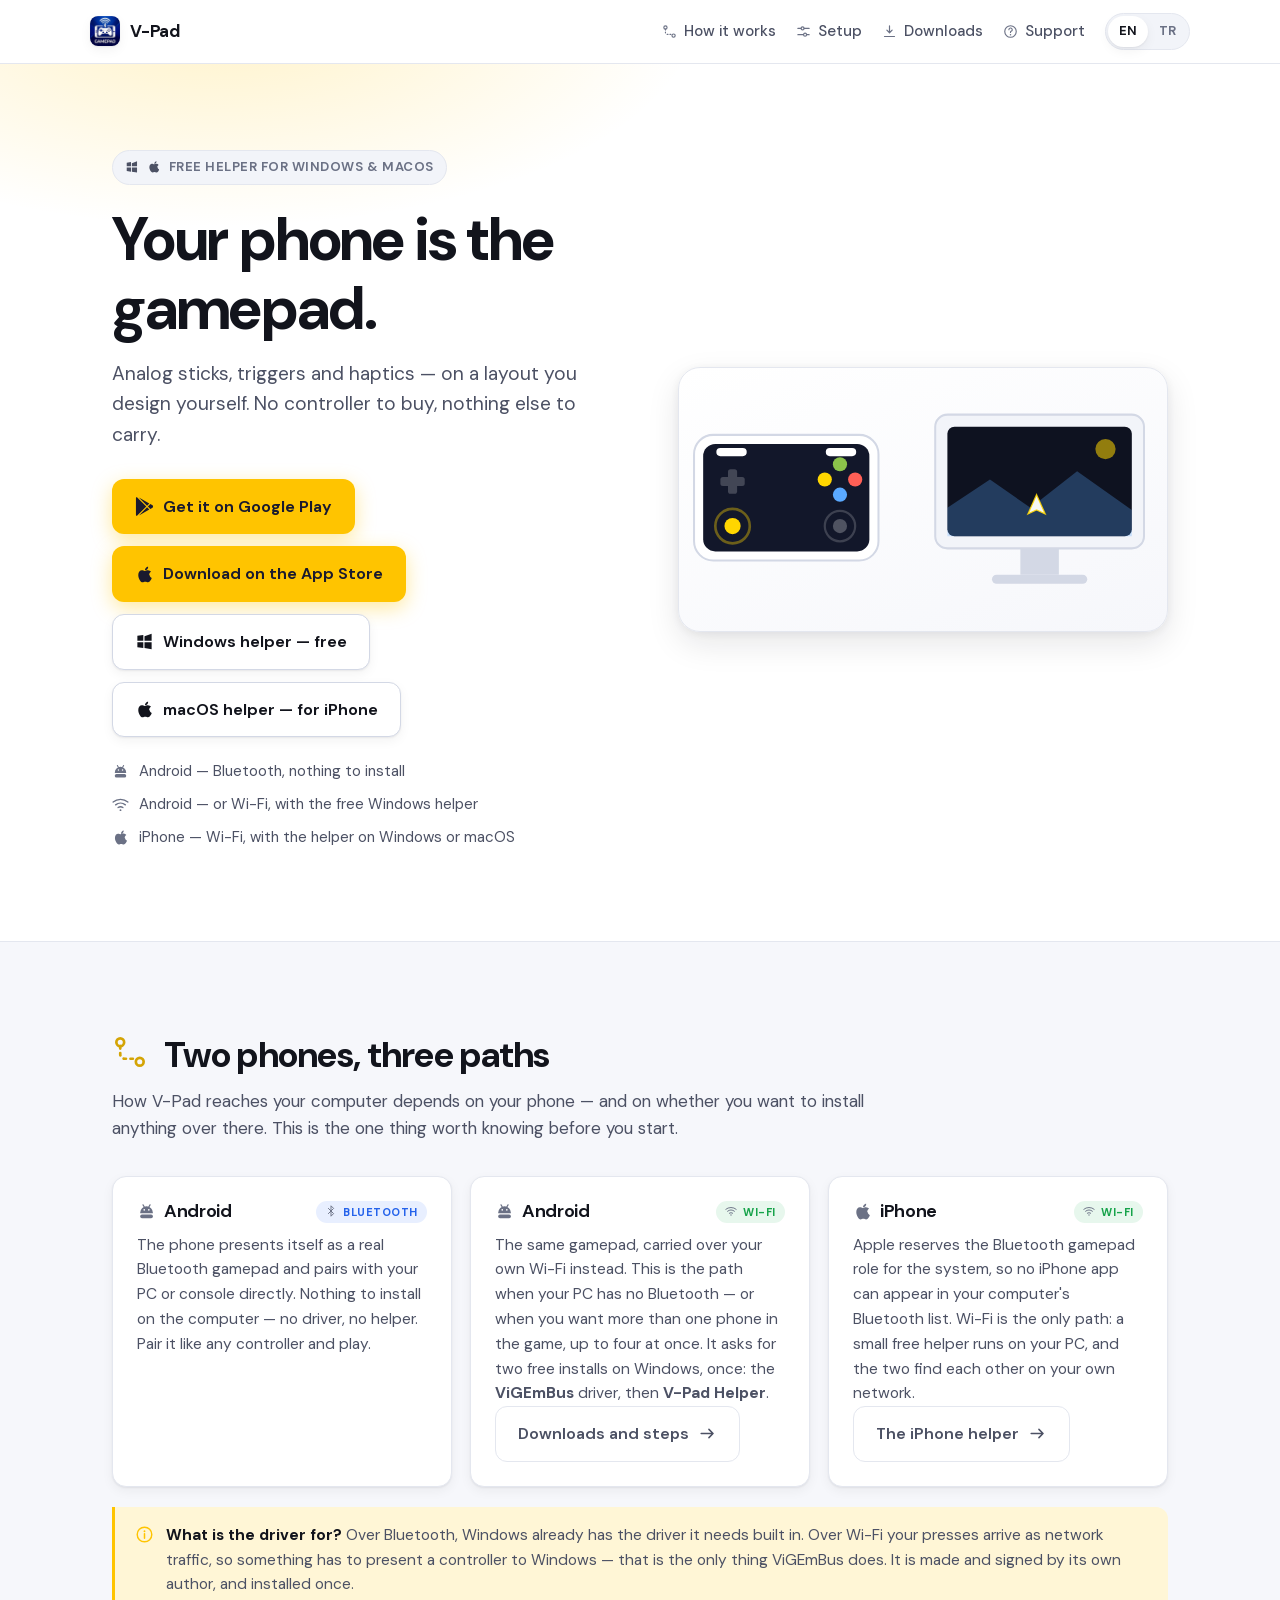
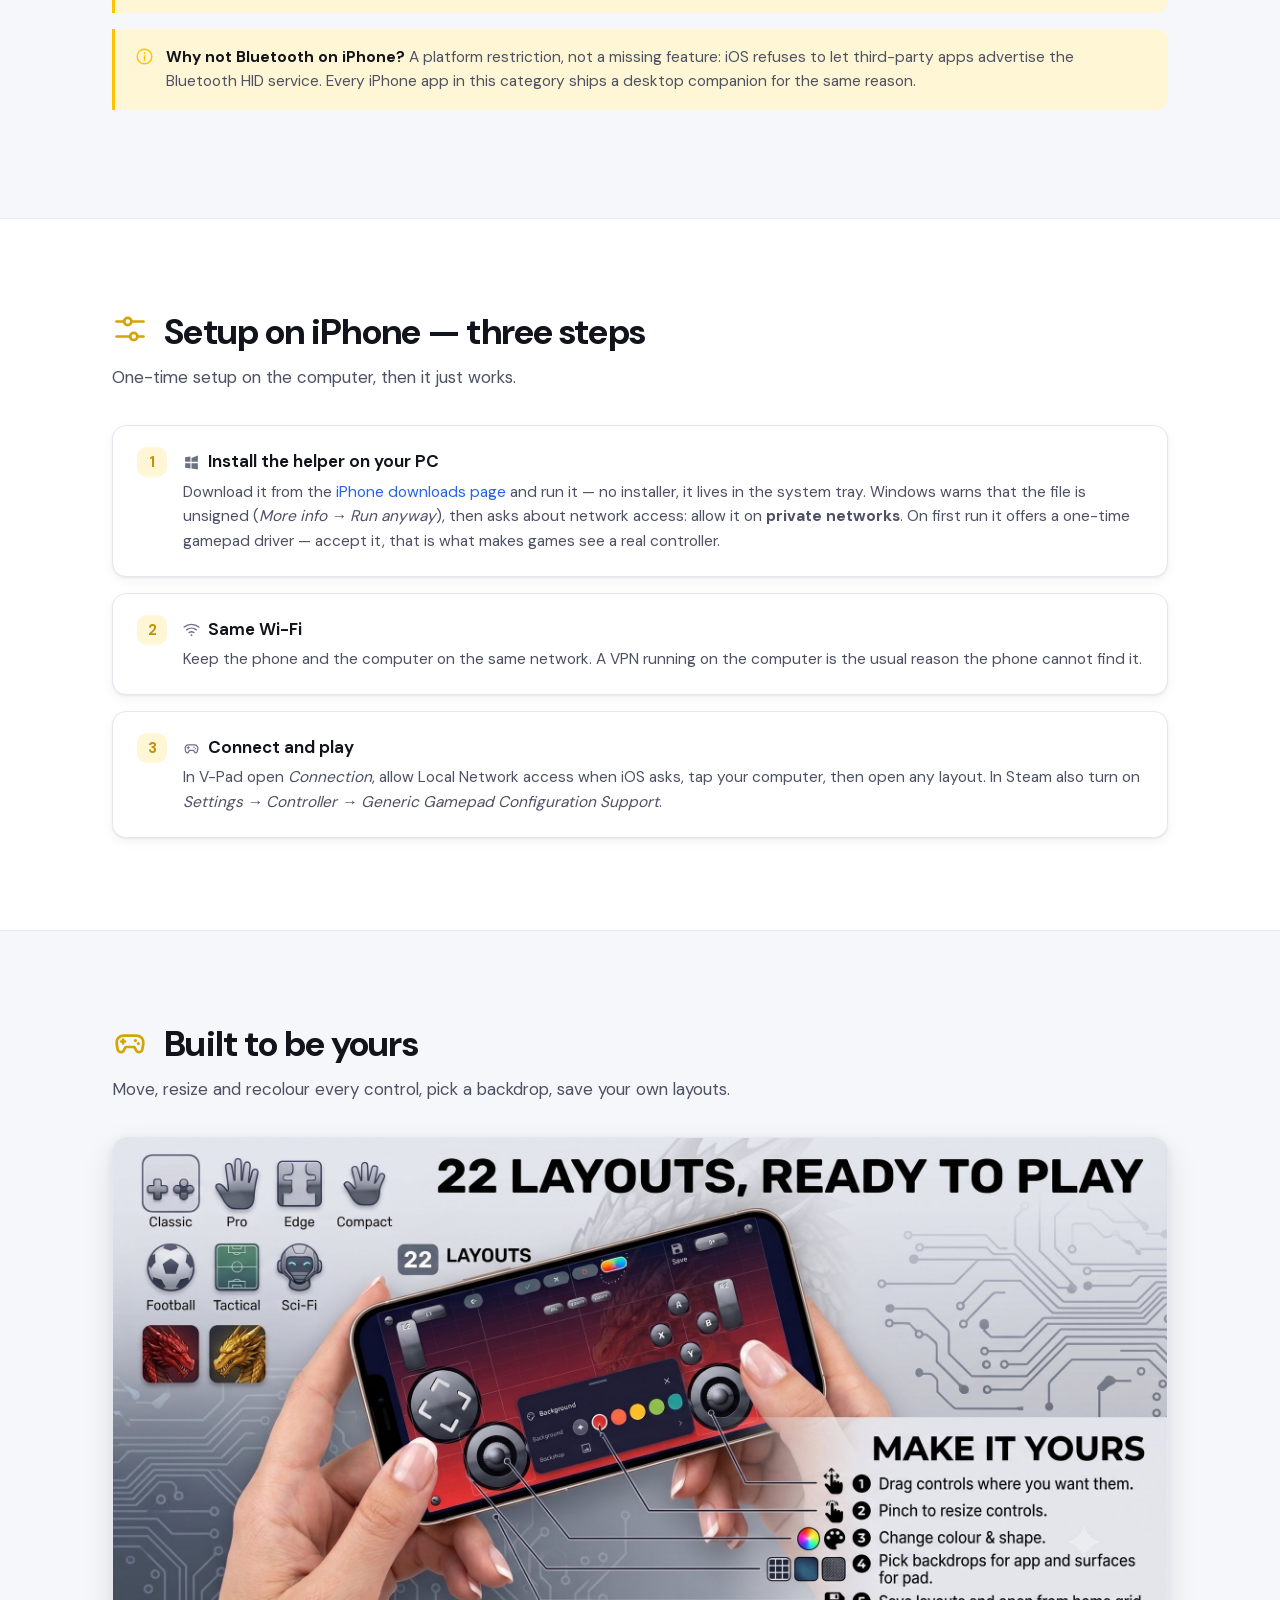
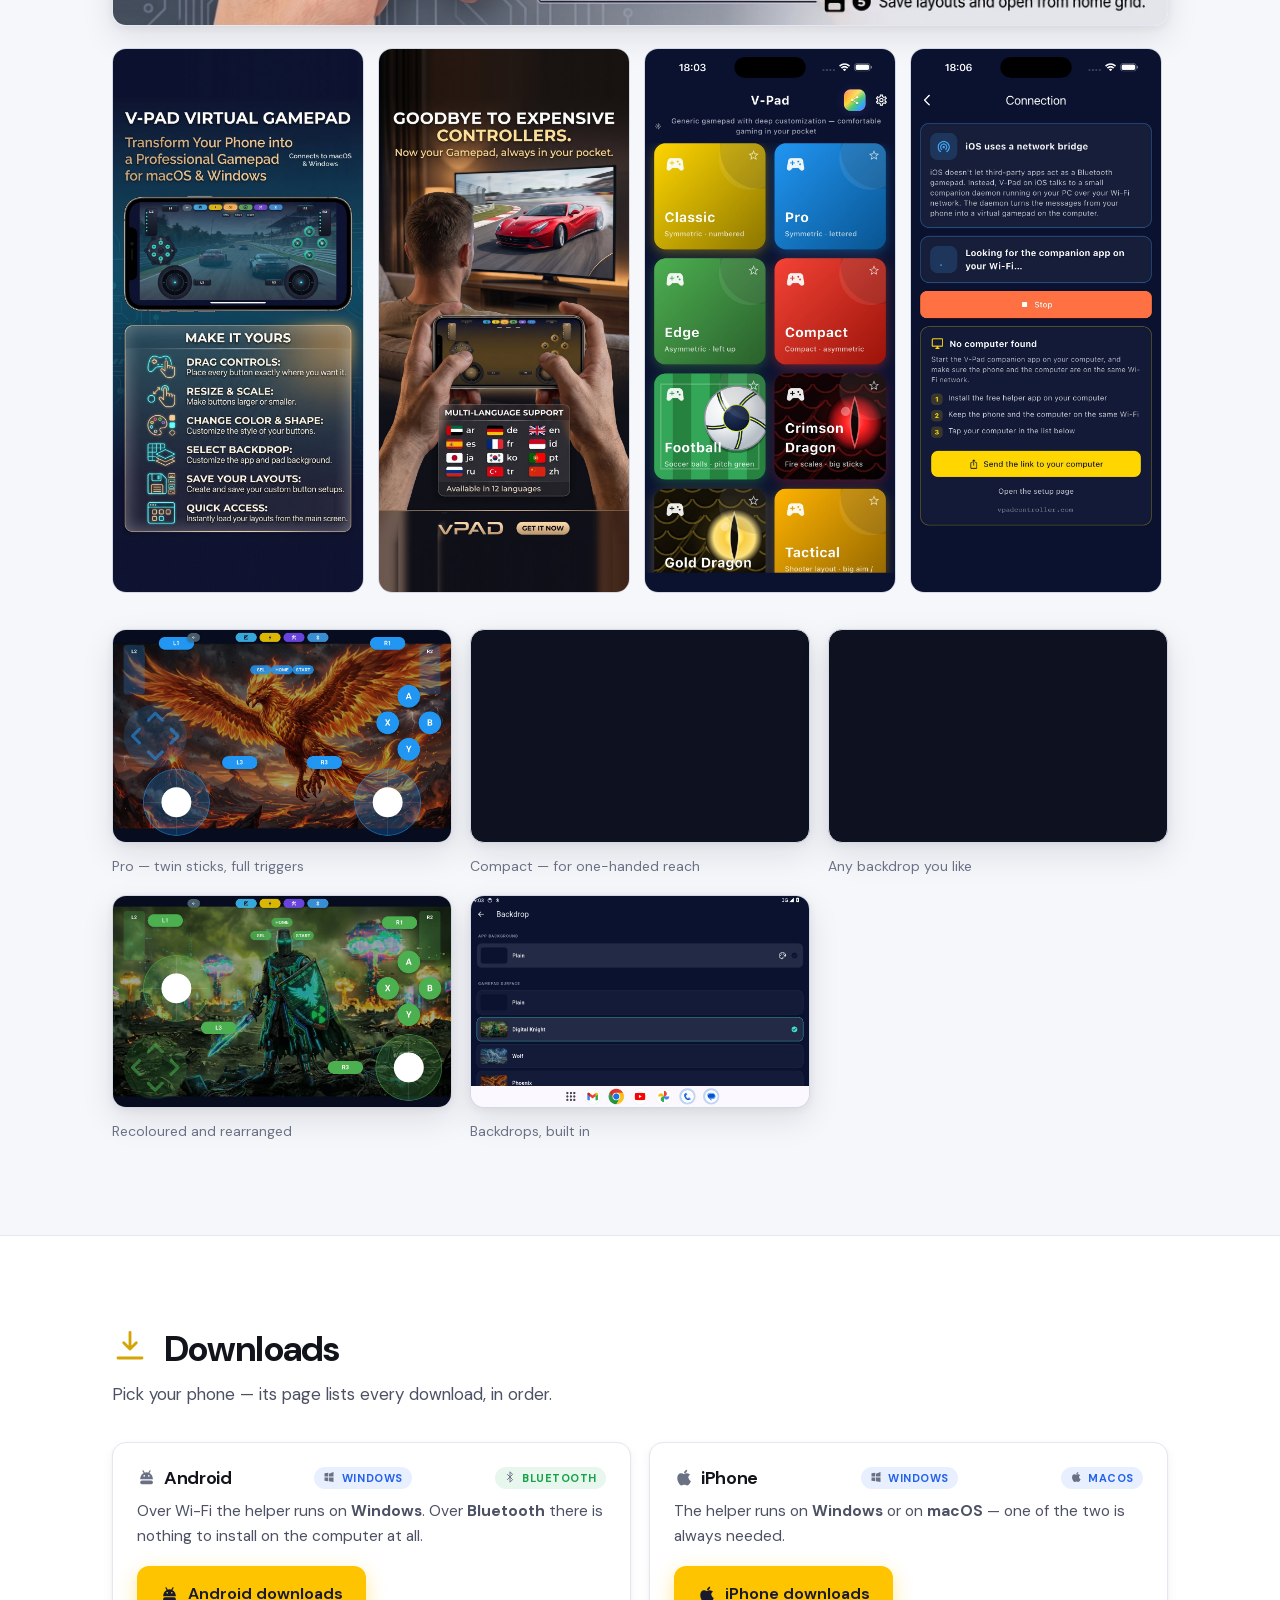
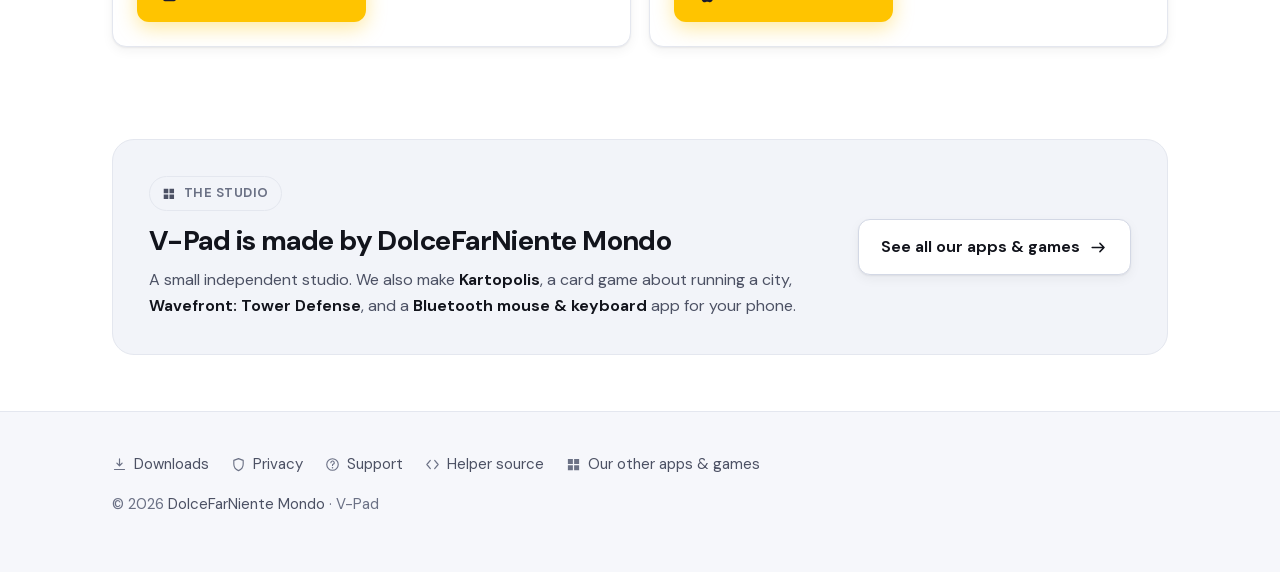
==== commit 8c297f05: "copy(ana sayfa): hero ustundeki "Free on Google Play" kalkti Kalan kisim satirin basina gectigi icin" ====
--- a/docs/index.html
+++ b/docs/index.html
@@ -151,8 +151,8 @@
       <span class="eyebrow">
         <svg class="ico" aria-hidden="true"><use href="#i-windows"/></svg>
         <svg class="ico" aria-hidden="true"><use href="#i-apple"/></svg>
-        <span lang="en">Free on Google Play — free helper for Windows &amp; macOS</span>
-        <span lang="tr">Google Play'de ücretsiz — Windows ve macOS yardımcısı da ücretsiz</span>
+        <span lang="en">Free helper for Windows &amp; macOS</span>
+        <span lang="tr">Windows ve macOS yardımcısı ücretsiz</span>
       </span>
       <h1>
         <span lang="en">Your phone is the gamepad.</span>
--- a/docs/assets/style.css
+++ b/docs/assets/style.css
@@ -55,6 +55,8 @@
   --accent-soft: #e8efff;
   --good: #16a34a;
   --good-soft: #e7f7ed;
+  --good-strong: #15803d;    /* --good is tuned for a chip; as text on the
+                                page ground it needs a darker step for AA */
 
   --shadow-sm: 0 1px 2px rgba(18, 20, 28, .06),
                0 4px 12px rgba(18, 20, 28, .05);
@@ -90,6 +92,7 @@
     --accent-soft: rgba(90, 169, 255, .14);
     --good: #8bc34a;
     --good-soft: rgba(139, 195, 74, .14);
+    --good-strong: var(--good);   /* already bright enough on a dark ground */
 
     --hero-glow: rgba(255, 214, 0, .09);   /* barely there; gold muddies on dark */
 
@@ -401,6 +404,9 @@
 }
 .tag.bt { background: var(--accent-soft); color: var(--accent); }
 .tag.wifi { background: var(--good-soft); color: var(--good); }
+
+/* Green emphasis inside running text or a step heading. */
+.good { color: var(--good-strong); }
 
 ol.steps { counter-reset: s; list-style: none; padding: 0; margin: 0; display: grid; gap: 16px; }
 ol.steps li {
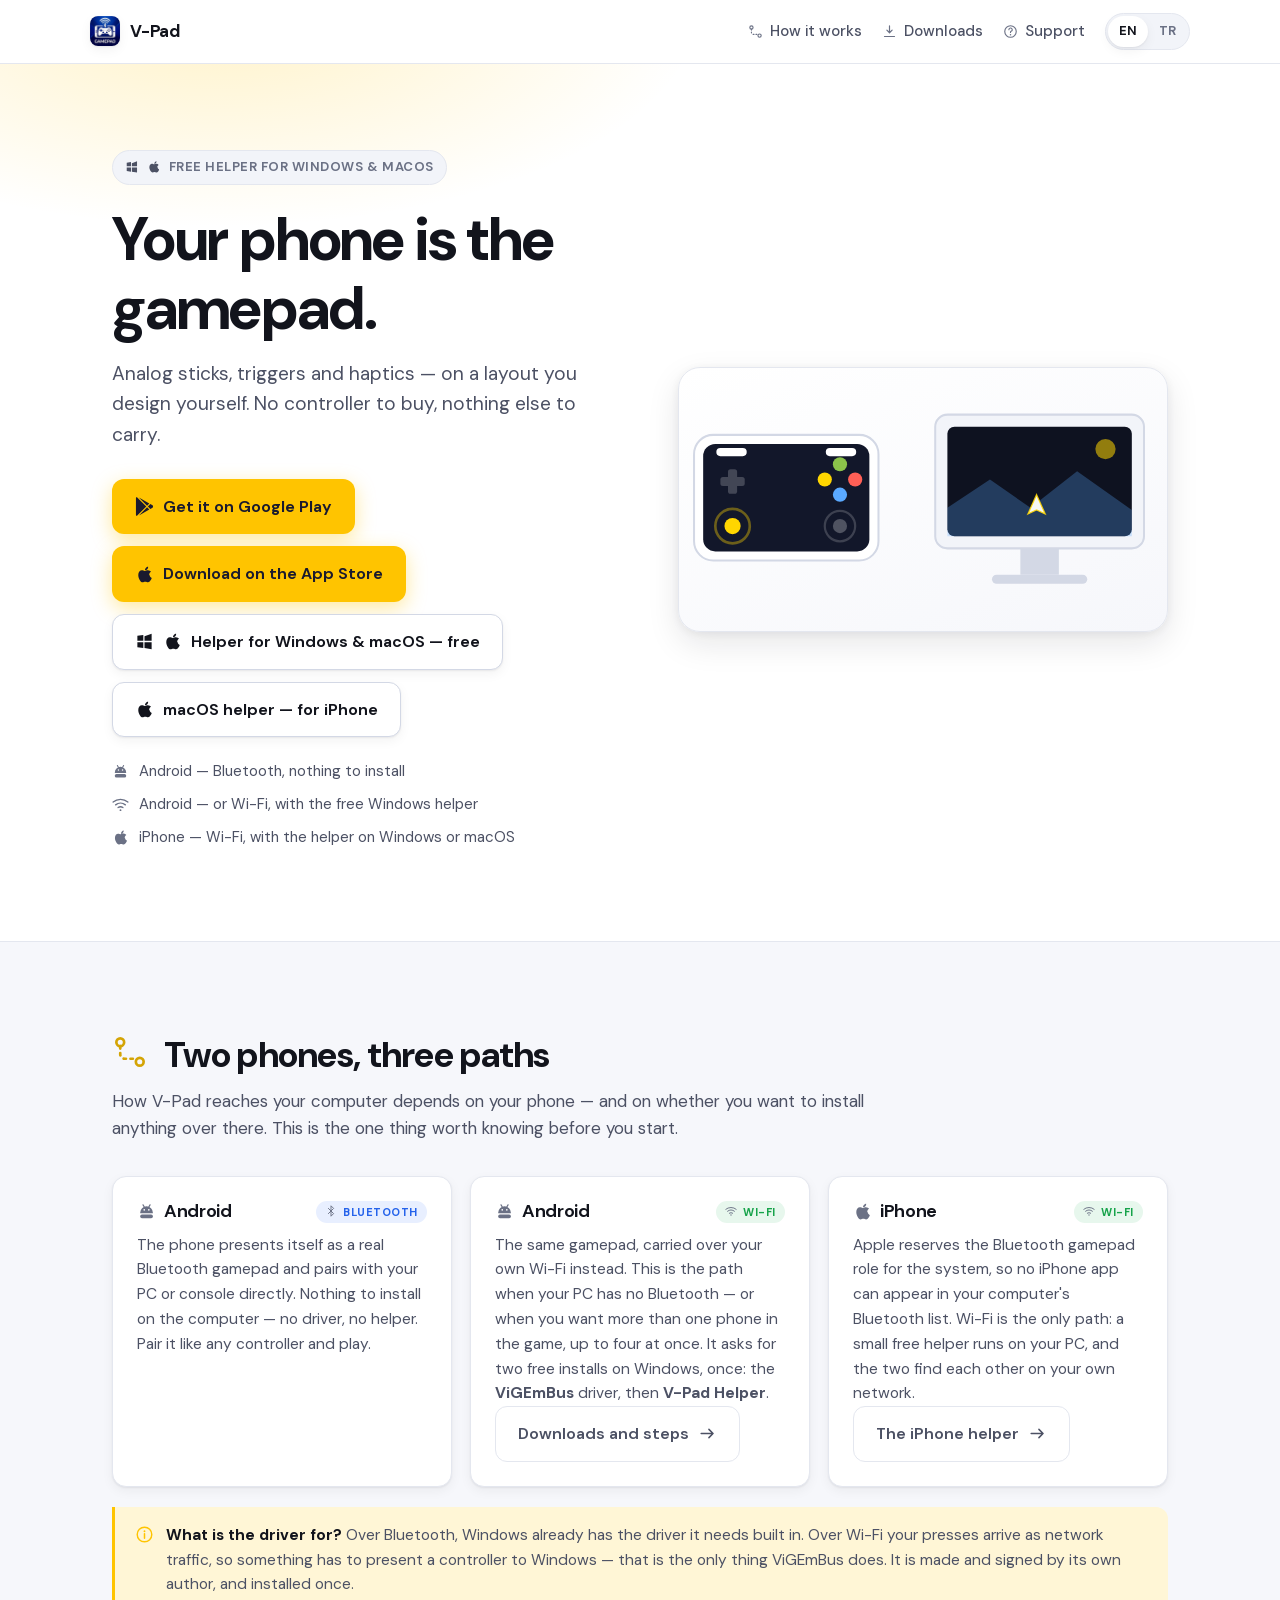
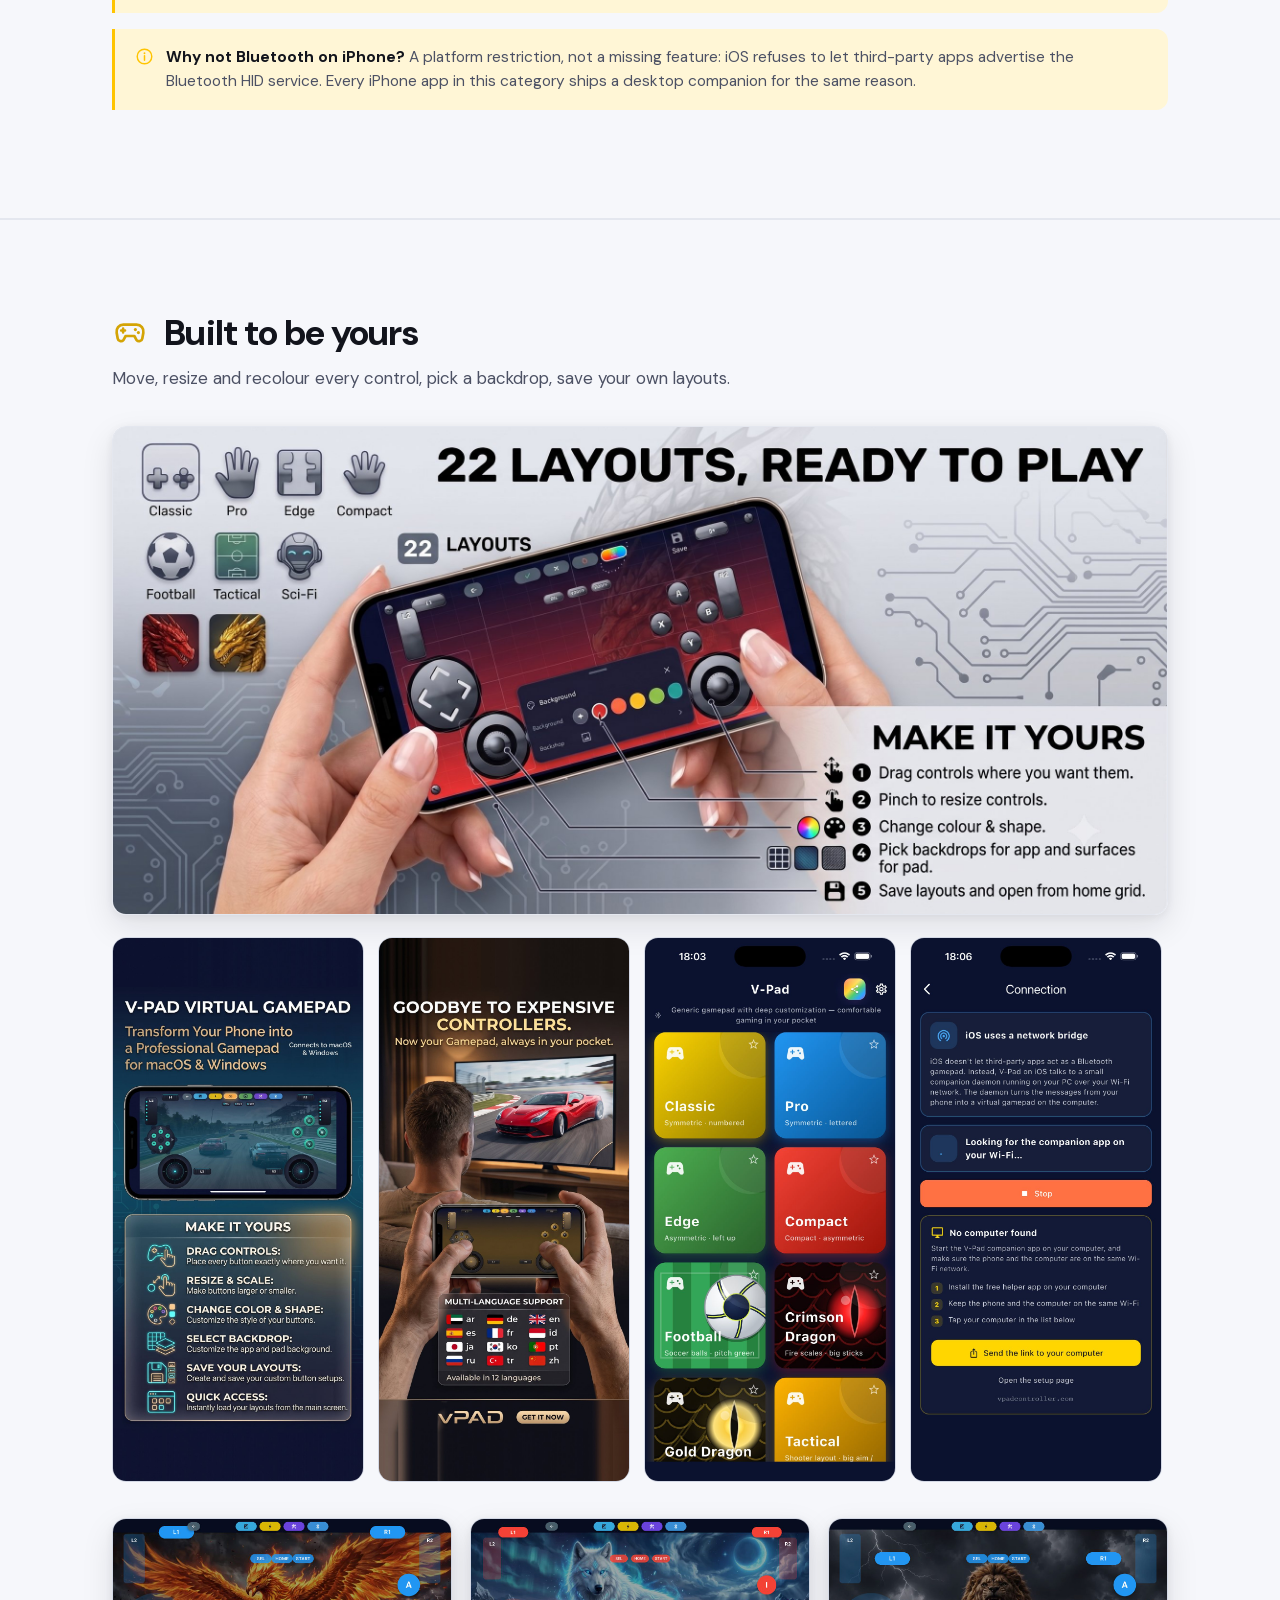
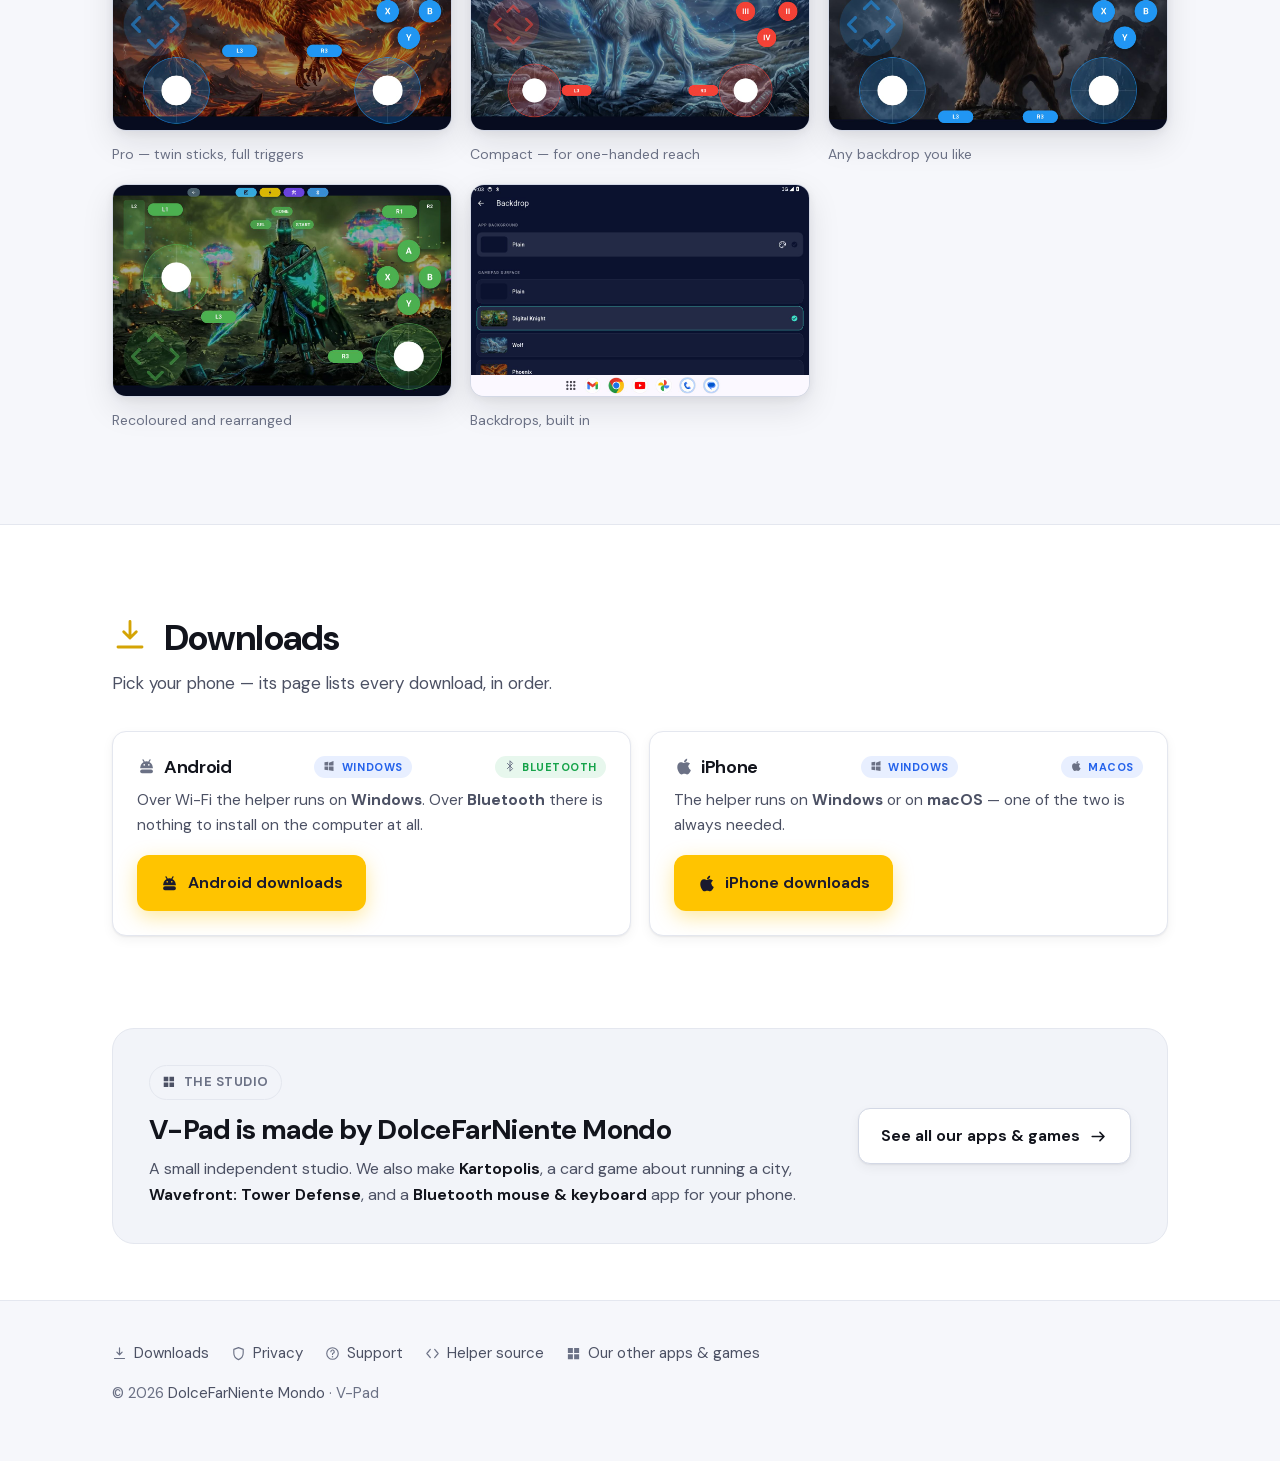
==== commit 44093fc4: "copy(ana sayfa): yardimci dugmesi iki isletim sistemini gosteriyor; #setup bolumu kalkti 1) Hero'dak" ====
--- a/docs/index.html
+++ b/docs/index.html
@@ -134,7 +134,6 @@
     <a class="brand" href="./"><img src="assets/icon.png" alt=""> V-Pad</a>
     <nav>
       <a href="#how"><svg class="ico" aria-hidden="true"><use href="#i-route"/></svg><span lang="en">How it works</span><span lang="tr">Nasıl çalışır</span></a>
-      <a href="#setup"><svg class="ico" aria-hidden="true"><use href="#i-sliders"/></svg><span lang="en">Setup</span><span lang="tr">Kurulum</span></a>
       <a href="/downloads"><svg class="ico" aria-hidden="true"><use href="#i-download"/></svg><span lang="en">Downloads</span><span lang="tr">İndirmeler</span></a>
       <a href="/support"><svg class="ico" aria-hidden="true"><use href="#i-help"/></svg><span lang="en">Support</span><span lang="tr">Destek</span></a>
       <div class="langs">
@@ -179,10 +178,11 @@
           <span lang="en">Download on the App Store</span>
           <span lang="tr">App Store'dan indir</span>
         </a>
-        <a class="btn btn-ghost" href="#download">
+        <a class="btn btn-ghost" href="/downloads">
           <svg class="ico" aria-hidden="true"><use href="#i-windows"/></svg>
-          <span lang="en">Windows helper — free</span>
-          <span lang="tr">Windows yardımcısı — ücretsiz</span>
+          <svg class="ico" aria-hidden="true"><use href="#i-apple"/></svg>
+          <span lang="en">Helper for Windows &amp; macOS — free</span>
+          <span lang="tr">Windows ve macOS yardımcısı — ücretsiz</span>
         </a>
         <a class="btn btn-ghost" href="/downloads-ios">
           <svg class="ico" aria-hidden="true"><use href="#i-apple"/></svg>
@@ -359,48 +359,6 @@
   </div>
 </section>
 
-<section id="setup">
-  <div class="wrap">
-    <h2><svg class="ico h-ico" aria-hidden="true"><use href="#i-sliders"/></svg><span lang="en">Setup on iPhone — three steps</span><span lang="tr">iPhone'da kurulum — üç adım</span></h2>
-    <p class="sub">
-      <span lang="en">One-time setup on the computer, then it just works.</span>
-      <span lang="tr">Bilgisayarda bir kerelik kurulum, sonrası kendiliğinden.</span>
-    </p>
-    <ol class="steps">
-      <li>
-        <strong>
-          <svg class="ico" aria-hidden="true"><use href="#i-windows"/></svg>
-          <span lang="en">Install the helper on your PC</span><span lang="tr">Bilgisayarına yardımcıyı kur</span>
-        </strong>
-        <p>
-          <span lang="en">Download it from the <a href="/downloads-ios">iPhone downloads page</a> and run it — no installer, it lives in the system tray. Windows warns that the file is unsigned (<em>More info → Run anyway</em>), then asks about network access: allow it on <strong>private networks</strong>. On first run it offers a one-time gamepad driver — accept it, that is what makes games see a real controller.</span>
-          <span lang="tr"><a href="/downloads-ios">iPhone indirmeleri sayfasından</a> indir ve çalıştır — kurulum sihirbazı yok, sistem tepsisinde yaşıyor. Windows dosyanın imzasız olduğunu söyleyip uyarır (<em>Daha fazla bilgi → Yine de çalıştır</em>), sonra ağ erişimini sorar: <strong>özel ağlar</strong> için izin ver. İlk açılışta bir kerelik gamepad sürücüsü önerir — kabul et, oyunların gerçek bir kumanda görmesini sağlayan şey o.</span>
-        </p>
-      </li>
-      <li>
-        <strong>
-          <svg class="ico" aria-hidden="true"><use href="#i-wifi"/></svg>
-          <span lang="en">Same Wi-Fi</span><span lang="tr">Aynı Wi-Fi</span>
-        </strong>
-        <p>
-          <span lang="en">Keep the phone and the computer on the same network. A VPN running on the computer is the usual reason the phone cannot find it.</span>
-          <span lang="tr">Telefon ve bilgisayar aynı ağda olsun. Telefonun bilgisayarı bulamamasının en sık sebebi, bilgisayarda açık olan bir VPN'dir.</span>
-        </p>
-      </li>
-      <li>
-        <strong>
-          <svg class="ico" aria-hidden="true"><use href="#i-gamepad"/></svg>
-          <span lang="en">Connect and play</span><span lang="tr">Bağlan ve oyna</span>
-        </strong>
-        <p>
-          <span lang="en">In V-Pad open <em>Connection</em>, allow Local Network access when iOS asks, tap your computer, then open any layout. In Steam also turn on <em>Settings → Controller → Generic Gamepad Configuration Support</em>.</span>
-          <span lang="tr">V-Pad'de <em>Bağlantı</em>'yı aç, iOS Yerel Ağ izni isteyince izin ver, bilgisayarına dokun ve bir düzen aç. Steam'de ayrıca <em>Ayarlar → Kontrolcü → Genel Gamepad Yapılandırma Desteği</em>'ni aç.</span>
-        </p>
-      </li>
-    </ol>
-  </div>
-</section>
-
 <section id="shots" class="tint">
   <div class="wrap">
     <h2><svg class="ico h-ico" aria-hidden="true"><use href="#i-gamepad"/></svg><span lang="en">Built to be yours</span><span lang="tr">Senin olacak şekilde</span></h2>
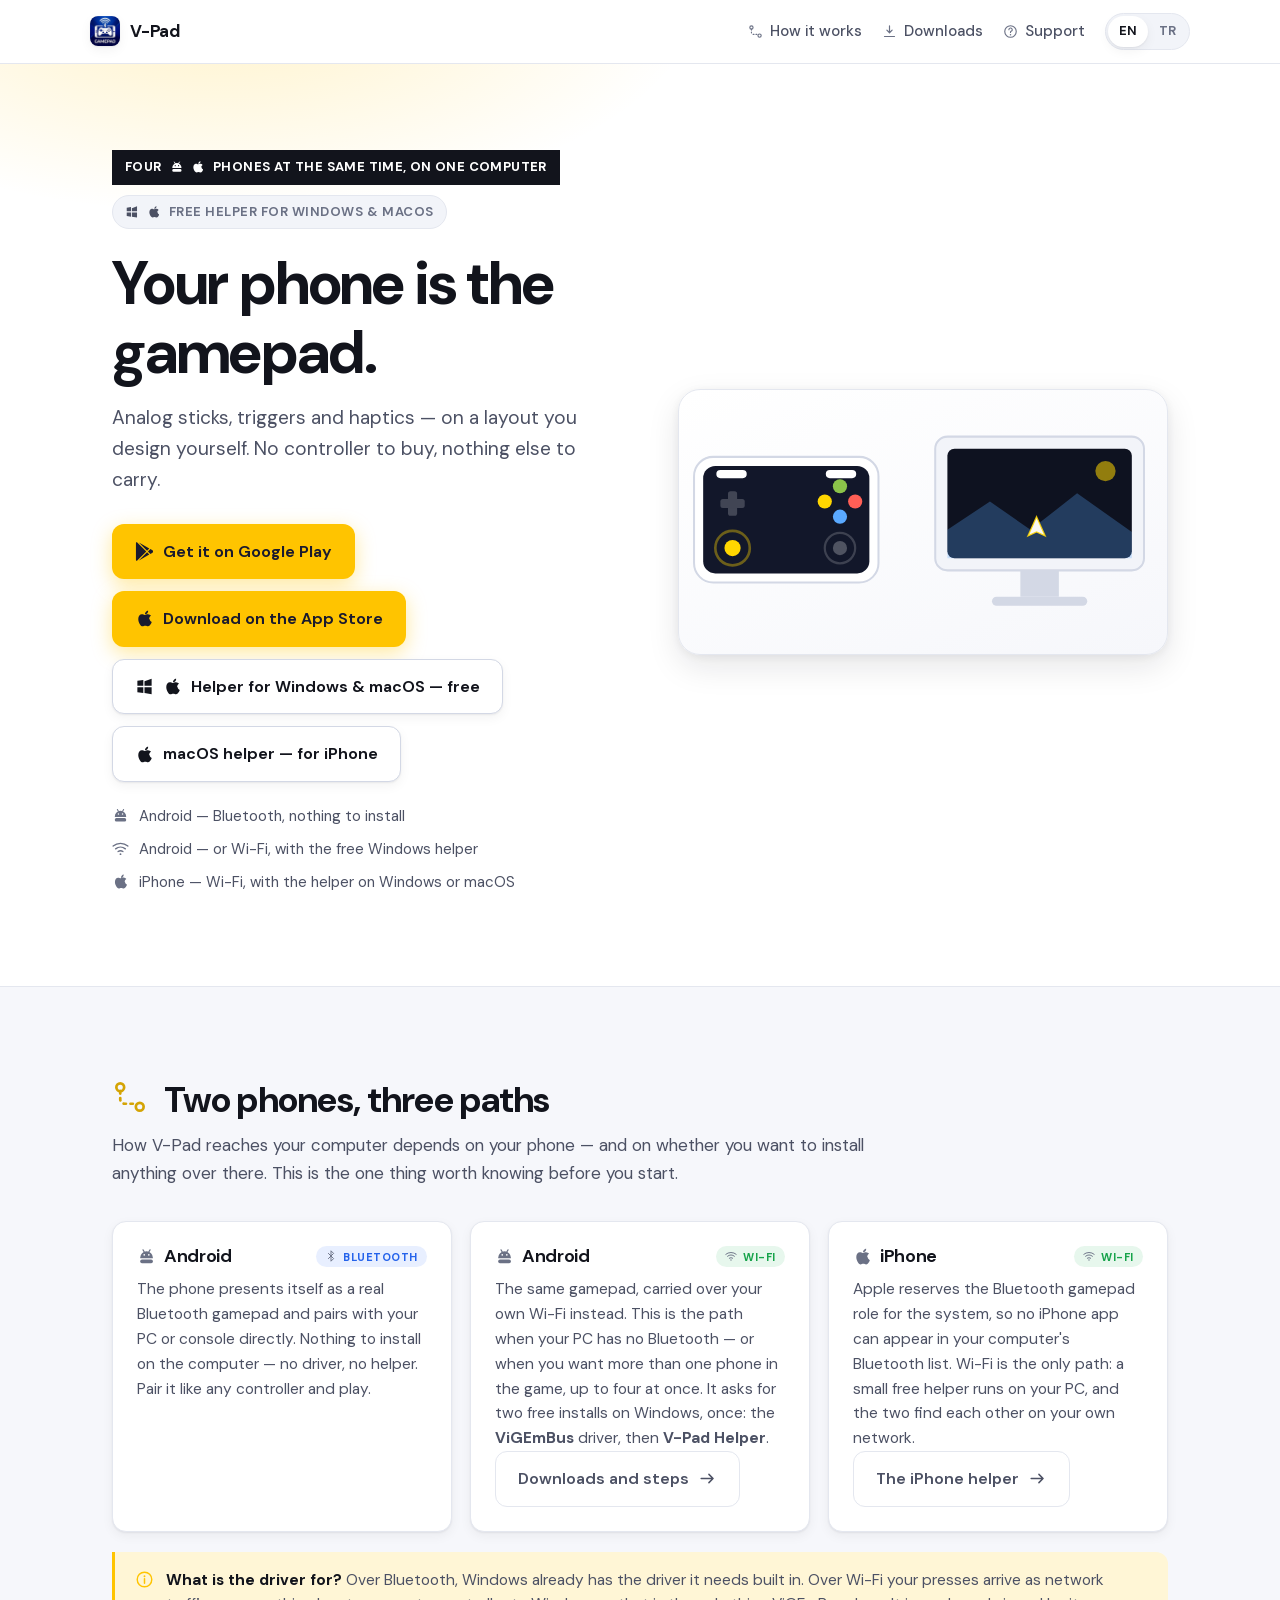
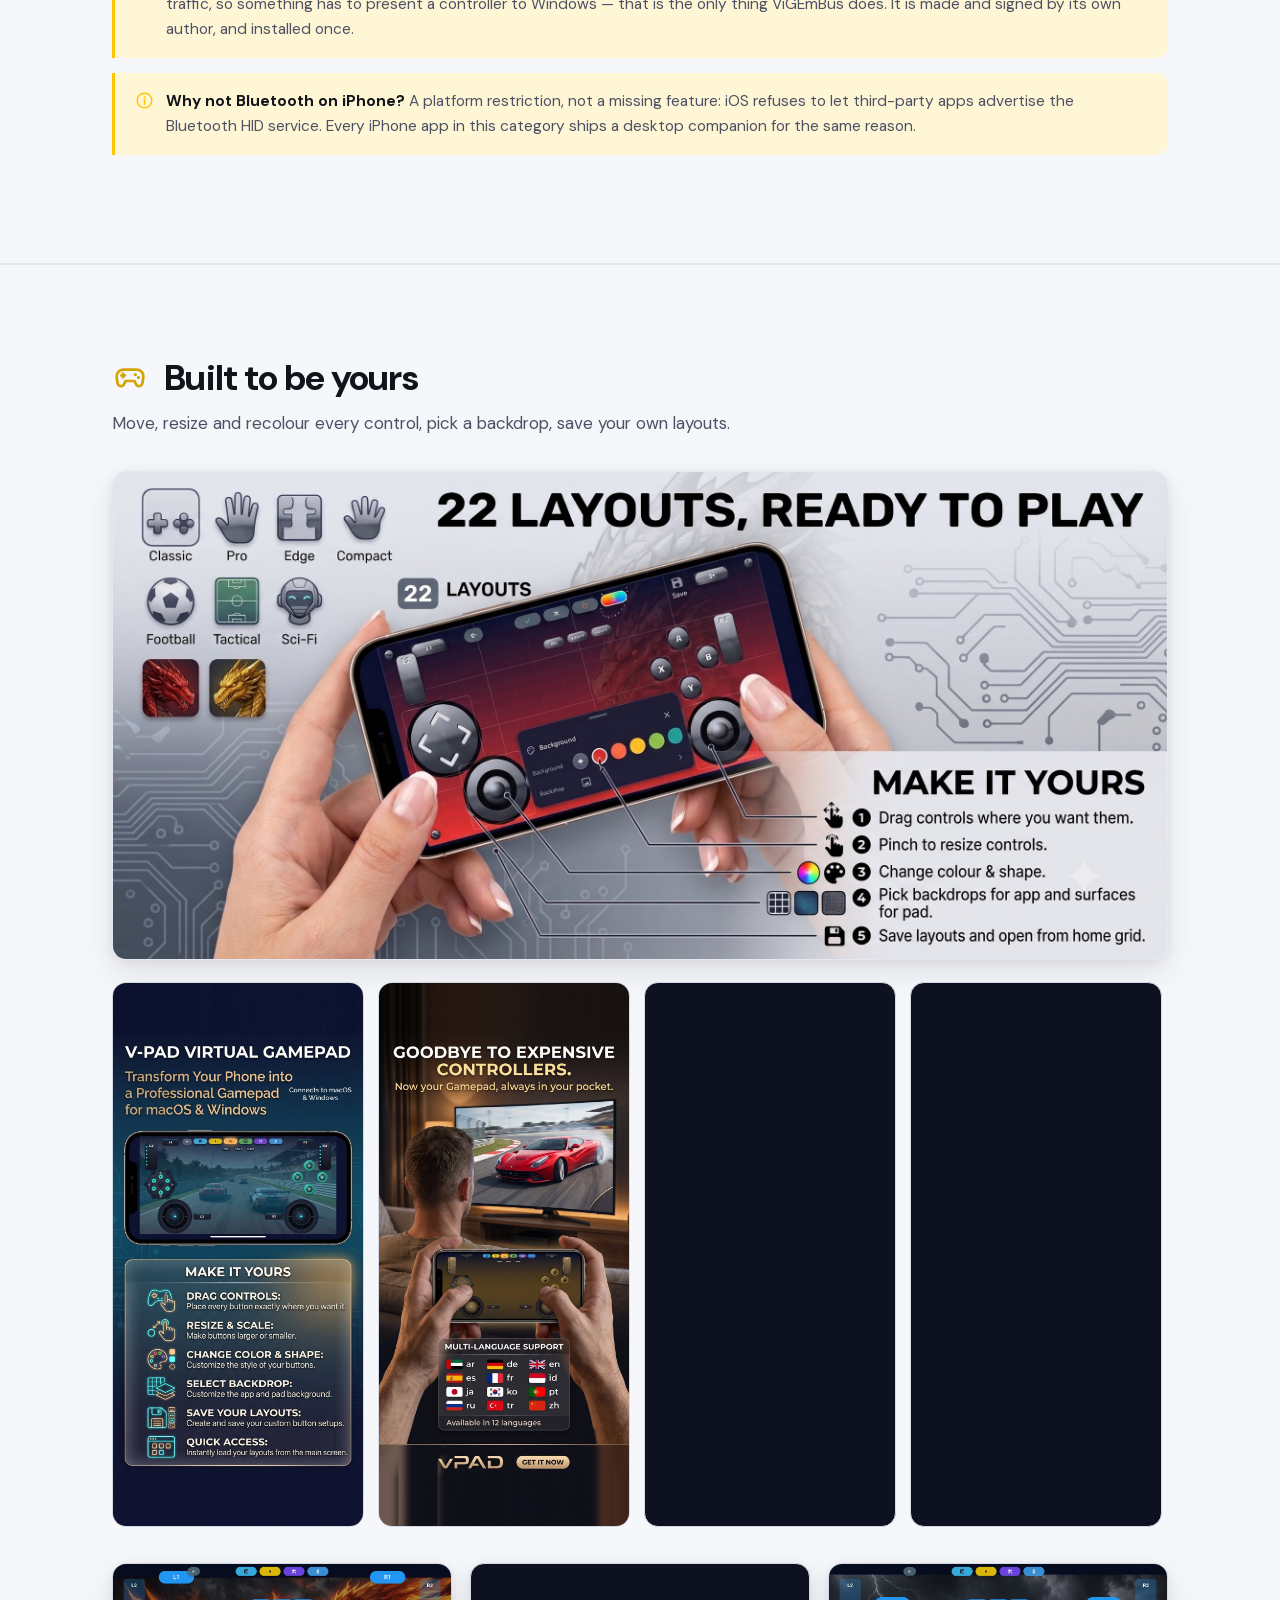
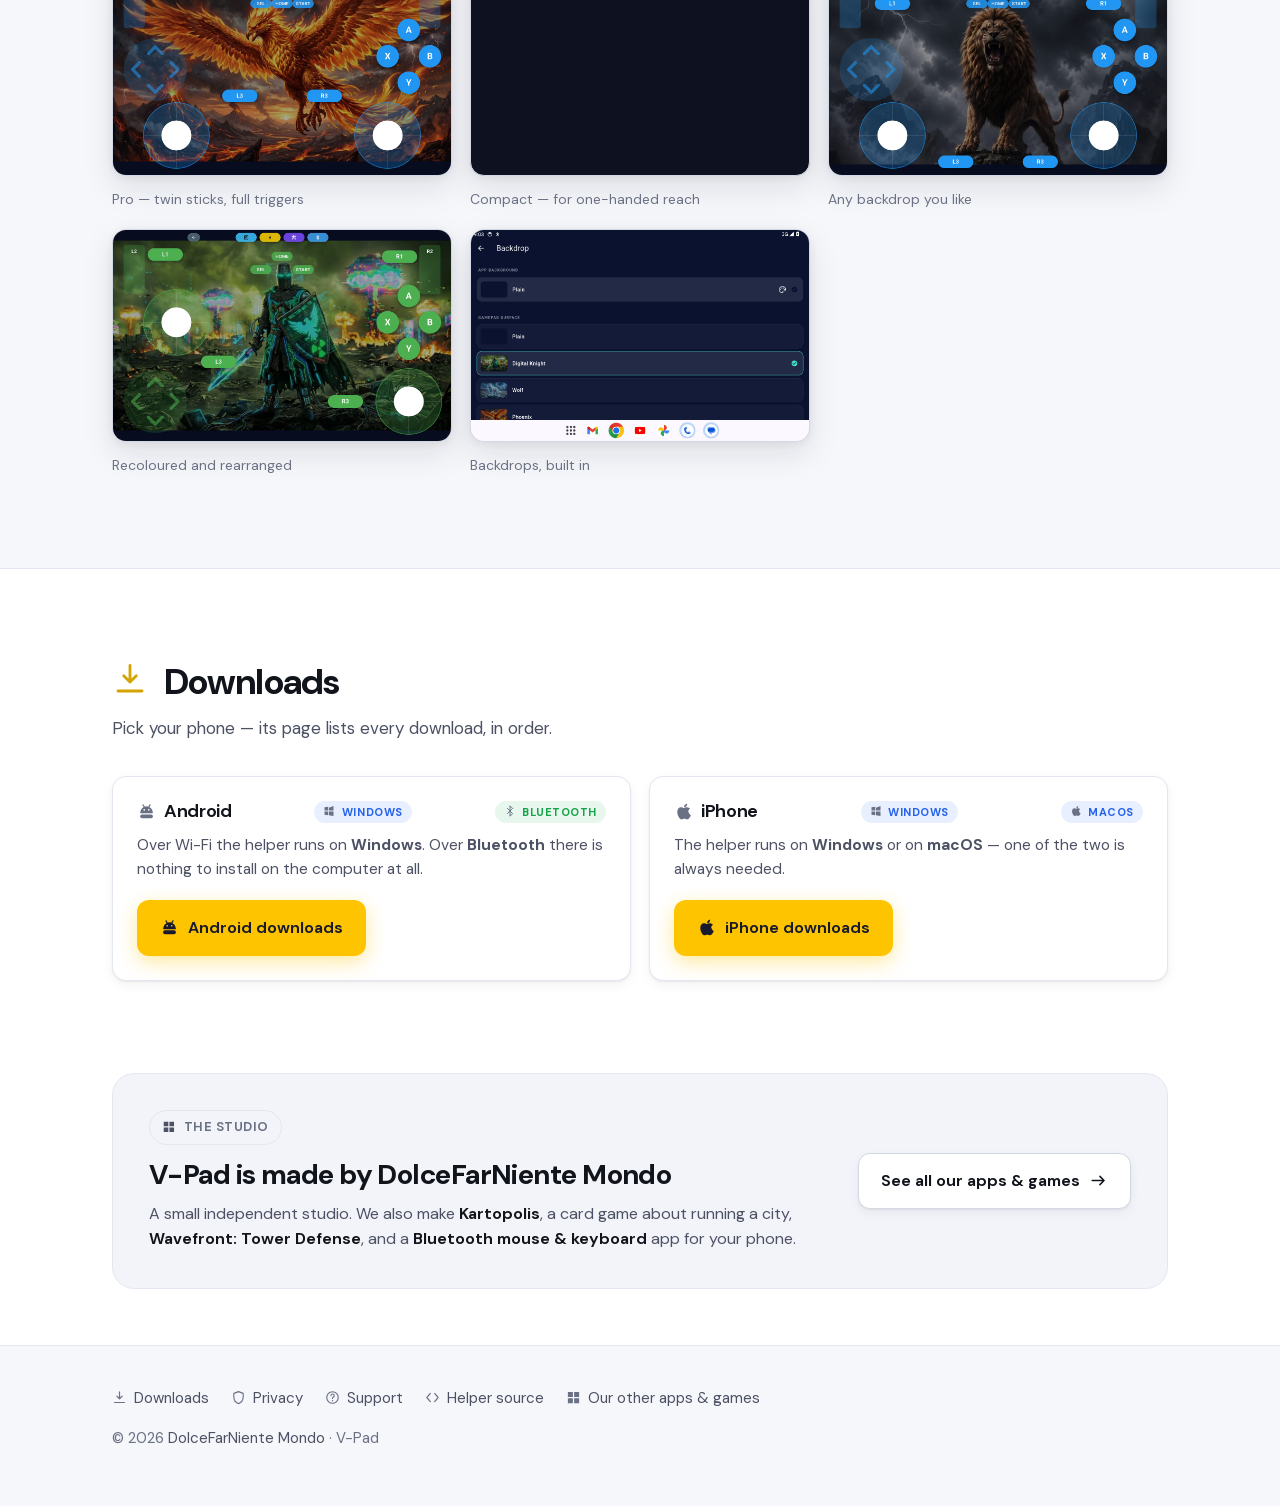
==== commit 3f1ddd57: "feat(ana sayfa): hero'ya "dort telefon" tabela bandi; iPhone karti iOS sayfasina 1) Hero'nun en ustu" ====
--- a/docs/index.html
+++ b/docs/index.html
@@ -147,6 +147,18 @@
 <div class="hero">
   <div class="wrap hero-grid">
     <div>
+      <!-- The claim first, as a sign rather than a sentence: four players is
+           the one thing no phone-as-gamepad rival puts up front, and it is
+           what the helper buys you. Icons sit between the count and the noun
+           so the band reads as signage, not prose. -->
+      <p class="sign">
+        <span lang="en">Four</span>
+        <span lang="tr">Aynı anda dört</span>
+        <svg class="ico" aria-hidden="true"><use href="#i-android"/></svg>
+        <svg class="ico" aria-hidden="true"><use href="#i-apple"/></svg>
+        <span lang="en">phones at the same time, on one computer</span>
+        <span lang="tr">telefon, tek bilgisayarda</span>
+      </p>
       <span class="eyebrow">
         <svg class="ico" aria-hidden="true"><use href="#i-windows"/></svg>
         <svg class="ico" aria-hidden="true"><use href="#i-apple"/></svg>
@@ -339,7 +351,7 @@
           <span lang="tr">Apple, Bluetooth gamepad rolünü sisteme ayırmış; bu yüzden hiçbir iPhone uygulaması bilgisayarının Bluetooth listesinde görünemez. Tek yol Wi-Fi: bilgisayarında küçük ve ücretsiz bir yardımcı çalışır, ikisi kendi ağında birbirini bulur.</span>
         </p>
         <p>
-          <a class="btn btn-quiet" href="#download">
+          <a class="btn btn-quiet" href="/downloads-ios">
             <span lang="en">The iPhone helper</span><span lang="tr">iPhone yardımcısı</span>
             <svg class="ico" aria-hidden="true"><use href="#i-arrow"/></svg>
           </a>
--- a/docs/assets/style.css
+++ b/docs/assets/style.css
@@ -159,6 +159,22 @@
 h3 .ico { color: var(--text-mute); }
 .btn .ico { width: 19px; height: 19px; }
 .tag .ico { width: 12px; height: 12px; vertical-align: -.1em; margin-right: 3px; }
+
+/* Hero signage band. Vignelli treatment (owner, 2026-09-03): a flat ink field
+   with the type reversed out of it, square corners, no shadow, one family —
+   deliberately the opposite of the .eyebrow pill beneath it. Built from
+   --text/--bg, so it reverses itself in dark mode without a second rule.
+   fit-content keeps it a label rather than a stripe, and the last span is
+   what wraps when the column gets narrow. */
+.sign {
+  display: flex; align-items: center; gap: 8px;
+  width: fit-content; max-width: 100%;
+  margin: 0 0 10px;
+  padding: 7px 13px;
+  background: var(--text); color: var(--bg);
+  font-size: 13px; font-weight: 700; letter-spacing: .03em;
+  text-transform: uppercase;
+}
 
 .eyebrow {
   display: inline-flex; align-items: center; gap: 8px;
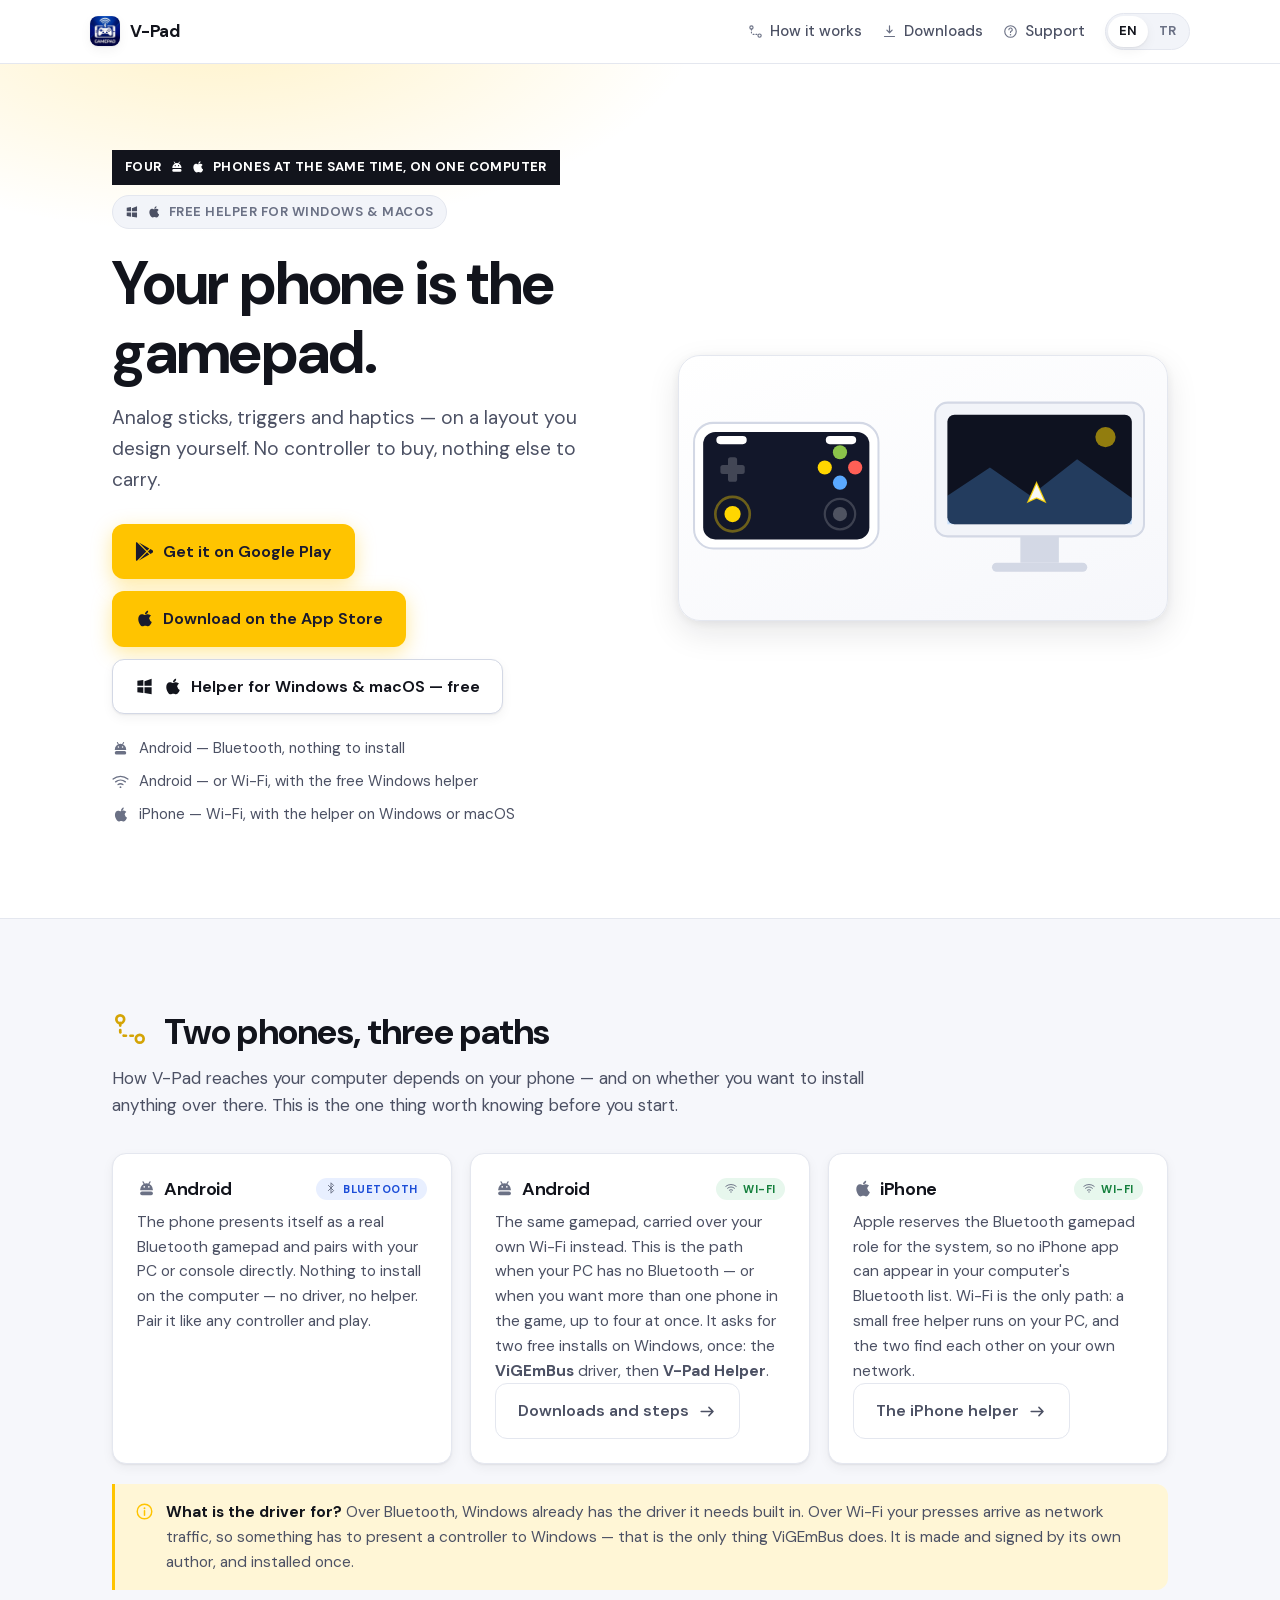
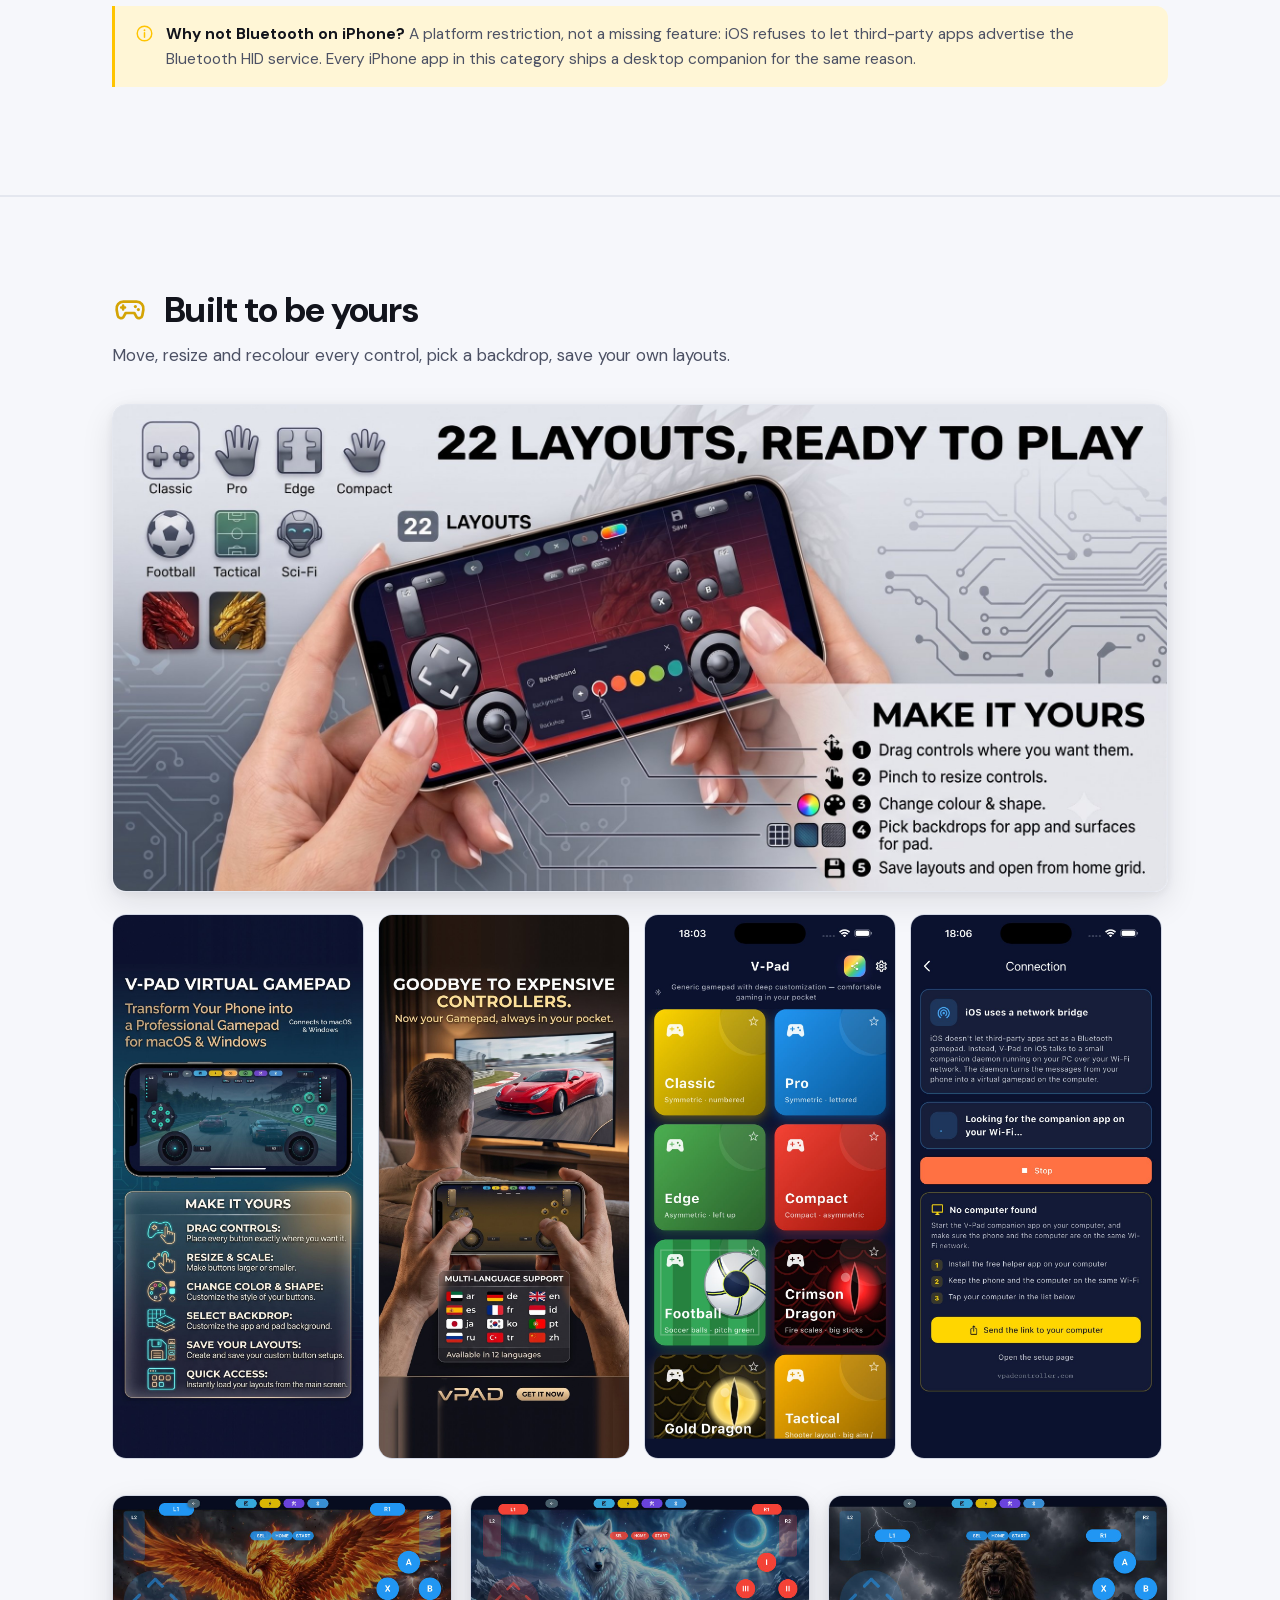
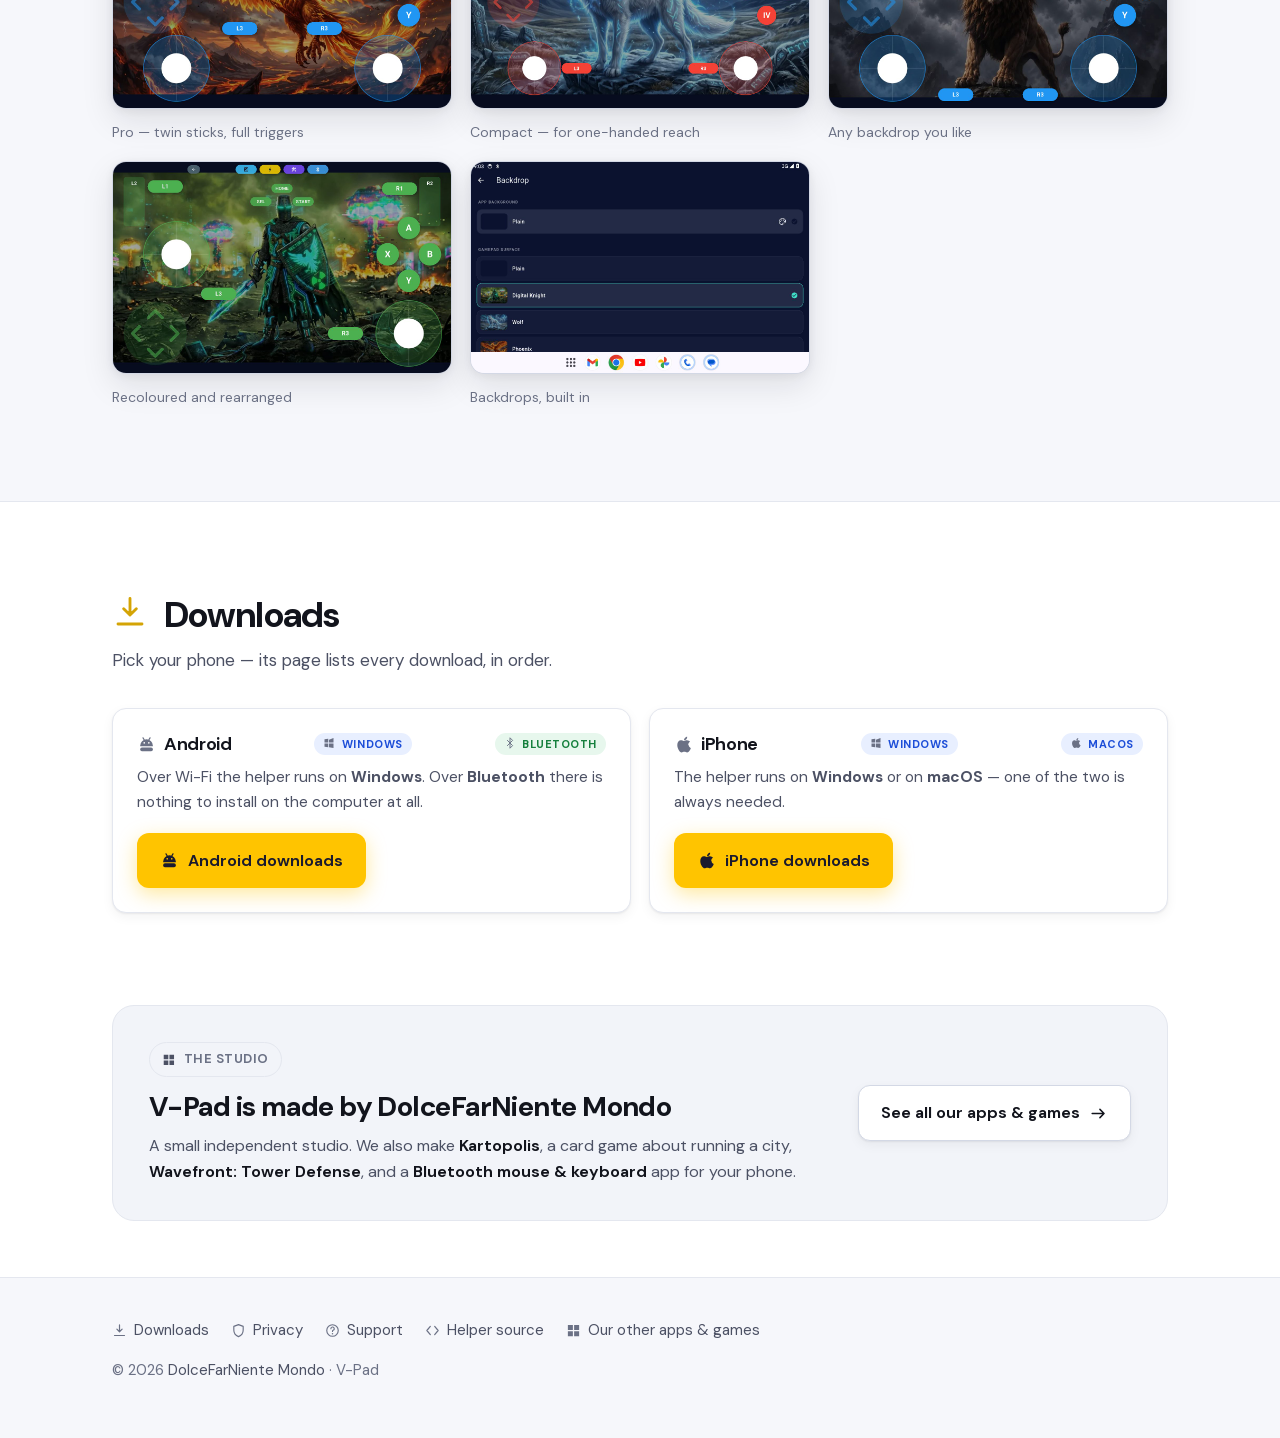
==== commit e407bfaf: "copy(ana sayfa): hero'da TEK yardimci dugmesi kaldi "macOS helper — for iPhone" hayalet dugmesi kalk" ====
--- a/docs/index.html
+++ b/docs/index.html
@@ -190,16 +190,16 @@
           <span lang="en">Download on the App Store</span>
           <span lang="tr">App Store'dan indir</span>
         </a>
+        <!-- ONE helper button, not two (owner, 2026-09-03). It used to be
+             "Windows helper" beside "macOS helper - for iPhone"; once the
+             first one named both systems the second was the same errand
+             twice. The hub sorts the visitor by phone, which is the split
+             that actually matters. -->
         <a class="btn btn-ghost" href="/downloads">
           <svg class="ico" aria-hidden="true"><use href="#i-windows"/></svg>
           <svg class="ico" aria-hidden="true"><use href="#i-apple"/></svg>
           <span lang="en">Helper for Windows &amp; macOS — free</span>
           <span lang="tr">Windows ve macOS yardımcısı — ücretsiz</span>
-        </a>
-        <a class="btn btn-ghost" href="/downloads-ios">
-          <svg class="ico" aria-hidden="true"><use href="#i-apple"/></svg>
-          <span lang="en">macOS helper — for iPhone</span>
-          <span lang="tr">macOS yardımcısı — iPhone için</span>
         </a>
       </div>
       <!-- The three facts a visitor needs before deciding, as a scannable row
--- a/docs/assets/style.css
+++ b/docs/assets/style.css
@@ -53,10 +53,14 @@
   --brand-soft: #fff6d6;
   --accent: #2563eb;
   --accent-soft: #e8efff;
+  --accent-strong: #1d4ed8;  /* --accent clears AA on the page ground (5.2:1) but
+                                not on its own tinted chip (4.48:1); this does
+                                (5.8:1). Chip and glyph use, links stay --accent */
   --good: #16a34a;
   --good-soft: #e7f7ed;
-  --good-strong: #15803d;    /* --good is tuned for a chip; as text on the
-                                page ground it needs a darker step for AA */
+  --good-strong: #15803d;    /* --good is the chip/dark-mode base; this is the
+                                AA-safe step for every light-theme green TEXT
+                                or glyph, chip grounds included (2.97:1 -> 4.5) */
 
   --shadow-sm: 0 1px 2px rgba(18, 20, 28, .06),
                0 4px 12px rgba(18, 20, 28, .05);
@@ -90,6 +94,7 @@
     --brand-soft: rgba(255, 214, 0, .12);
     --accent: #5aa9ff;
     --accent-soft: rgba(90, 169, 255, .14);
+    --accent-strong: var(--accent);   /* already clears on a dark ground */
     --good: #8bc34a;
     --good-soft: rgba(139, 195, 74, .14);
     --good-strong: var(--good);   /* already bright enough on a dark ground */
@@ -404,8 +409,10 @@
 }
 
 .grid { display: grid; gap: 18px; }
-.grid.two { grid-template-columns: repeat(auto-fit, minmax(290px, 1fr)); }
-.grid.three { grid-template-columns: repeat(auto-fit, minmax(250px, 1fr)); }
+/* min(290px, 100%) — a bare 290px floor is wider than the column under ~320px
+   viewports and pushes the page sideways. */
+.grid.two { grid-template-columns: repeat(auto-fit, minmax(min(290px, 100%), 1fr)); }
+.grid.three { grid-template-columns: repeat(auto-fit, minmax(min(250px, 100%), 1fr)); }
 
 .card {
   background: var(--surface); border: 1px solid var(--line);
@@ -418,8 +425,16 @@
   letter-spacing: .05em; text-transform: uppercase;
   padding: 4px 9px; border-radius: 999px;
 }
-.tag.bt { background: var(--accent-soft); color: var(--accent); }
-.tag.wifi { background: var(--good-soft); color: var(--good); }
+.tag.bt { background: var(--accent-soft); color: var(--accent-strong); }
+.tag.wifi { background: var(--good-soft); color: var(--good-strong); }
+/* A third platform chip. Neutral on purpose: the palette has one accent,
+   and a third invented hue would be the loudest thing on the page. */
+.tag.os {
+  background: var(--surface-2); color: var(--text-soft);
+  box-shadow: inset 0 0 0 1px var(--line);   /* its ground alone is ~1.1:1 on
+                                                the card — the ring is what
+                                                makes it read as a chip */
+}
 
 /* Green emphasis inside running text or a step heading. */
 .good { color: var(--good-strong); }
@@ -677,3 +692,93 @@
 #csharp-host > h3 { font-size: 22px; letter-spacing: -.01em; margin: 0 0 6px; }
 #csharp-host > .sub { margin: 0 0 26px; }
 #csharp-host ol.steps .btn { margin-top: 16px; }
+
+/* ── downloads hub ─────────────────────────────────────────── */
+/* The page the app and search both land on, so it is the one page that earns
+   a picture: a line drawing of the two halves — the computer that runs the
+   helper, the phone that becomes the pad. Drawn from the theme tokens rather
+   than shipped as an image, so it inverts with the page and costs no request. */
+
+/* The hub opens with the title, the pitch and the two ways in as one block
+   beside the drawing. A full --step of top padding on top of the drawing's
+   own air pushed the buttons under the fold. */
+section.dl { padding-top: clamp(26px, 3vw, 40px); }
+.dl-head {
+  display: grid; grid-template-columns: 1.15fr .85fr;
+  gap: 34px; align-items: center; margin-bottom: 30px;
+}
+.dl-head .pick { margin-top: 24px; }
+.dl-head h1 { font-size: clamp(38px, 6.4vw, 60px); letter-spacing: -.03em; margin: 0 0 14px; }
+.dl-head .sub { margin: 0; max-width: 56ch; }
+
+.art { display: block; width: 100%; height: auto; }
+/* Inked in --text-mute, not --line-strong: line art in the line colour is
+   1.43:1 on white — legible in dark, a ghost in light. */
+.art .ln    { fill: none; stroke: var(--text-mute); stroke-width: 1.6; stroke-linecap: round; stroke-linejoin: round; }
+.art .face  { fill: var(--surface-2); stroke: var(--text-mute); stroke-width: 1.6; }
+.art .dot   { fill: var(--text-mute); }
+.art .gline { fill: none; stroke: var(--brand); stroke-width: 1.8; stroke-linecap: round; stroke-linejoin: round; }
+.art .node  { fill: var(--brand); }
+/* The one warm thing in the drawing is the signal itself. */
+.art .gold, .art .node, .art .gline {
+  filter: drop-shadow(0 0 6px color-mix(in srgb, var(--brand) 42%, transparent));
+}
+.art .gold { color: var(--brand); }
+
+/* Two ways in, equal weight, chosen by phone. The chevron parks at the right
+   edge so the pair reads as "pick one" rather than as two sentences. */
+/* auto-fit, not 1fr 1fr: .dl-head keeps two columns down to 860px, so a fixed
+   pair here gets a cramped label box in the band just above that breakpoint
+   and wraps the two main calls to action into 3-4 ragged lines. Let them
+   stack instead. */
+.pick { display: grid; grid-template-columns: repeat(auto-fit, minmax(250px, 1fr)); gap: 12px; }
+.pick .btn { justify-content: flex-start; text-align: left; padding: 15px 17px; gap: 12px; }
+.pick .btn .lbl { flex: 1 1 auto; }
+.pick .btn .chev { width: 17px; height: 17px; opacity: .7; }
+
+/* Platform cards: glyph and chips on one line, a ruled title, the paragraph,
+   then the one strip that answers "what do I have to have?" and the store. */
+.plat { padding: 26px; }
+.plat-top { display: flex; align-items: center; gap: 10px; margin-bottom: 16px; }
+.plat-top .glyph { width: 27px; height: 27px; color: var(--text-mute); }
+.plat-top .tags { margin-left: auto; display: flex; flex-wrap: wrap; gap: 6px; }
+.plat .tag { margin-left: 0; }
+.plat h2 {
+  font-size: 22px; letter-spacing: -.01em;
+  margin: 0 0 14px; padding-bottom: 14px; border-bottom: 1px solid var(--line);
+}
+.plat > p { margin: 0 0 18px; }
+.needs {
+  border: 1px solid var(--line); border-radius: 12px;
+  background: var(--bg-alt); padding: 14px 16px; margin-bottom: 18px;
+}
+.needs .cap {
+  display: block; font-size: 11px; font-weight: 700; letter-spacing: .06em;
+  text-transform: uppercase; color: var(--text-mute); margin-bottom: 10px;
+}
+.needs .row { display: flex; align-items: center; justify-content: center; gap: 14px; flex-wrap: wrap; }
+.needs .item { display: flex; align-items: center; gap: 8px; font-weight: 650; }
+.needs .item .ico { width: 22px; height: 22px; color: var(--text-mute); }
+/* "or", not "+": on iPhone the two helpers are a choice, not a shopping list. */
+.needs .sep { color: var(--text-mute); font-size: 12px; letter-spacing: .06em; text-transform: uppercase; }
+.plat > .btn { width: 100%; justify-content: flex-start; text-align: left; gap: 12px; }
+.plat > .btn .chev { margin-left: auto; width: 17px; height: 17px; opacity: .7; }
+
+/* The price, once, at the bottom — where a visitor looks for the catch. */
+.free-bar { display: flex; align-items: center; gap: 16px; padding: 20px 24px; margin-top: 22px; }
+.free-bar .badge {
+  flex: 0 0 auto; display: grid; place-items: center;
+  width: 46px; height: 46px; border-radius: 999px;
+  background: var(--brand-soft); border: 1px solid var(--line);
+}
+.free-bar .badge .ico { width: 22px; height: 22px; color: color-mix(in srgb, var(--brand) 72%, var(--text)); }
+.free-bar strong { display: block; color: var(--text); font-weight: 650; }
+
+@media (max-width: 860px) {
+  .dl-head { grid-template-columns: 1fr; }
+  .dl-head .art { max-width: 420px; margin-inline: auto; }
+}
+@media (max-width: 560px) {
+  .pick { grid-template-columns: 1fr; }
+  .plat { padding: 22px 20px; }
+}
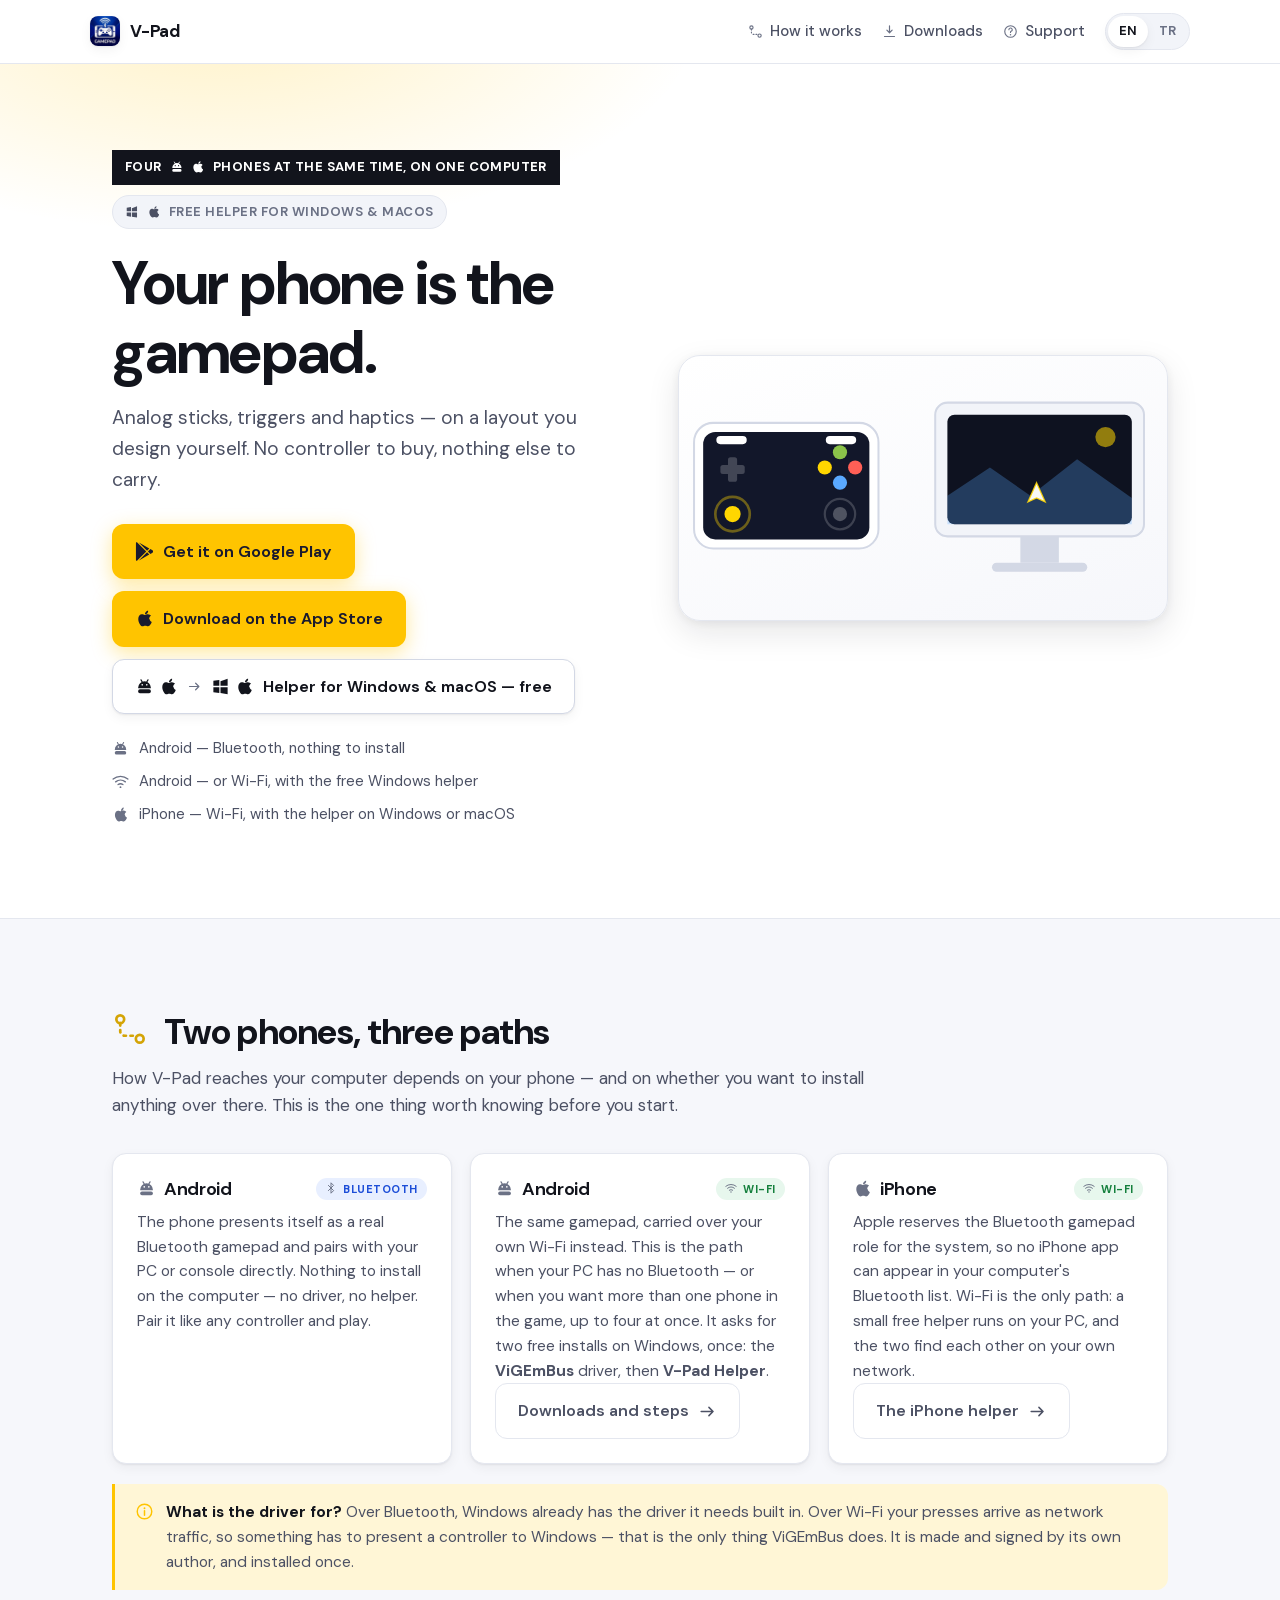
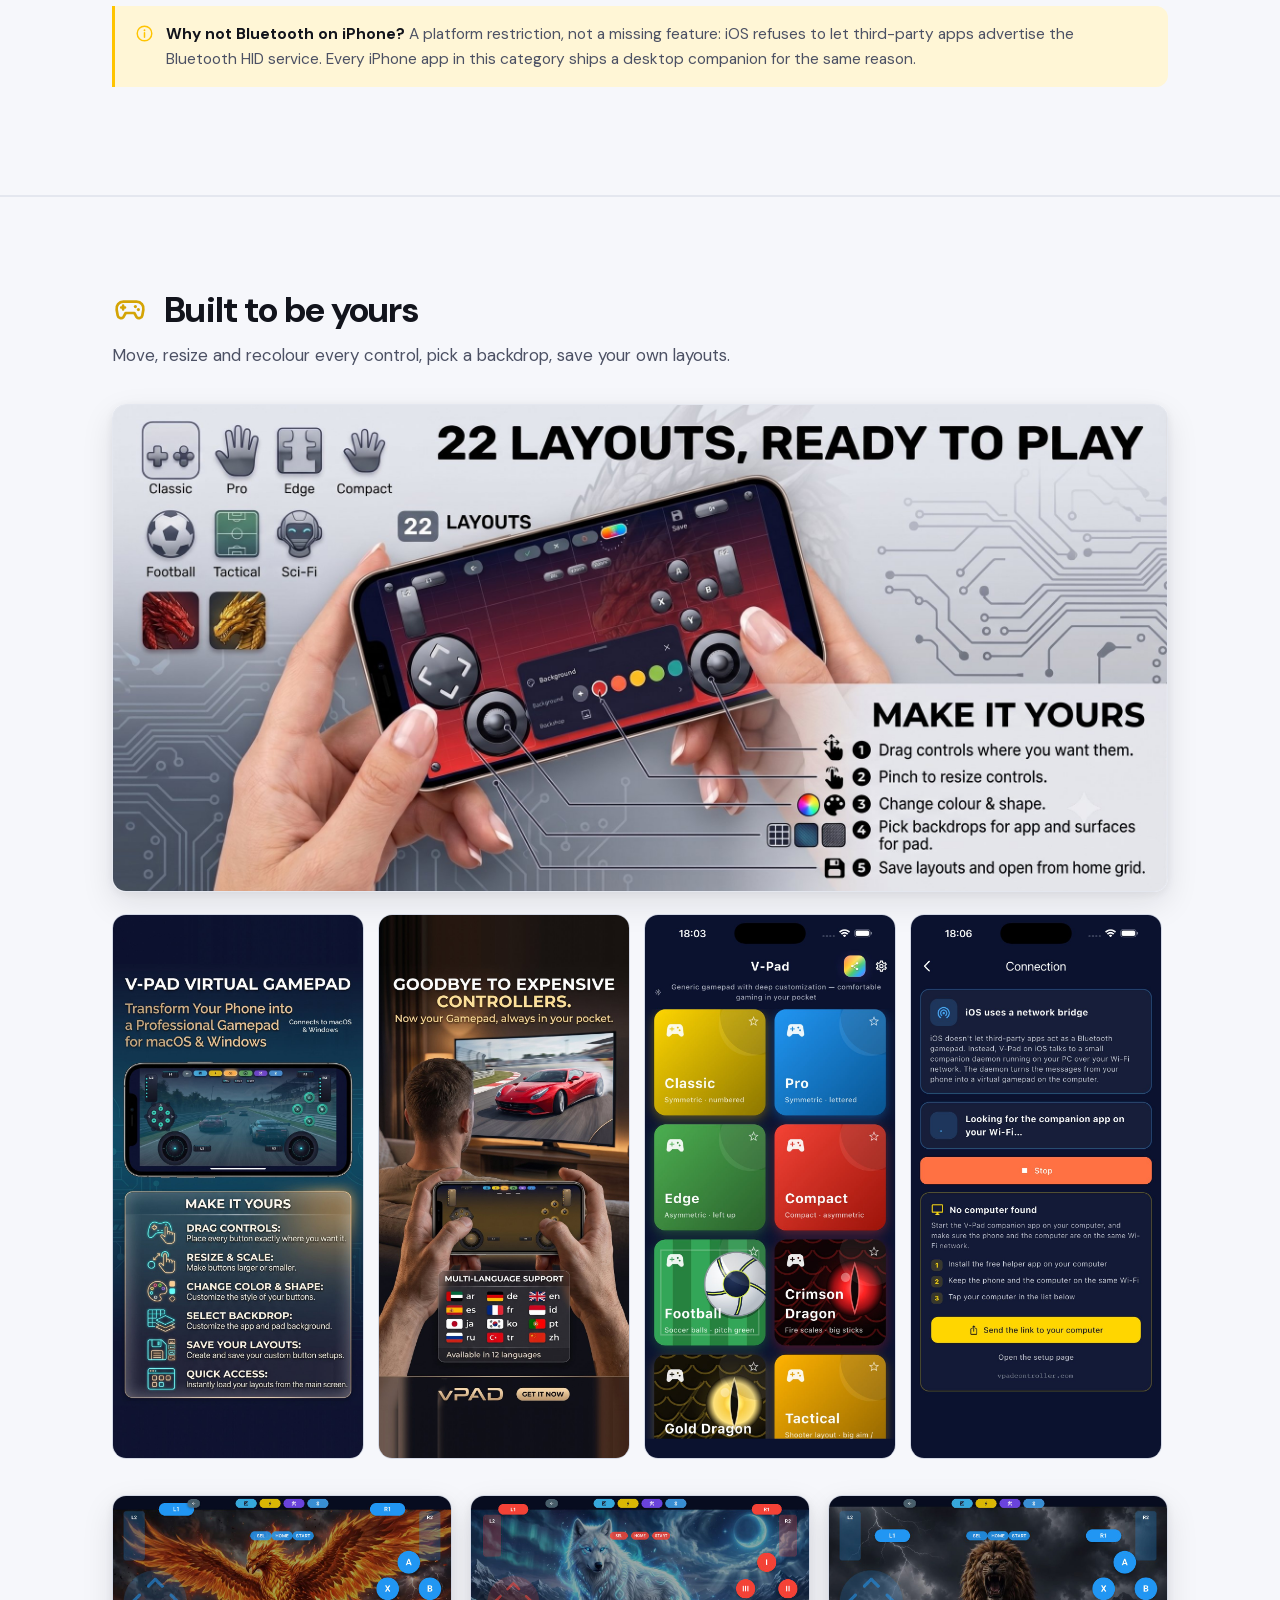
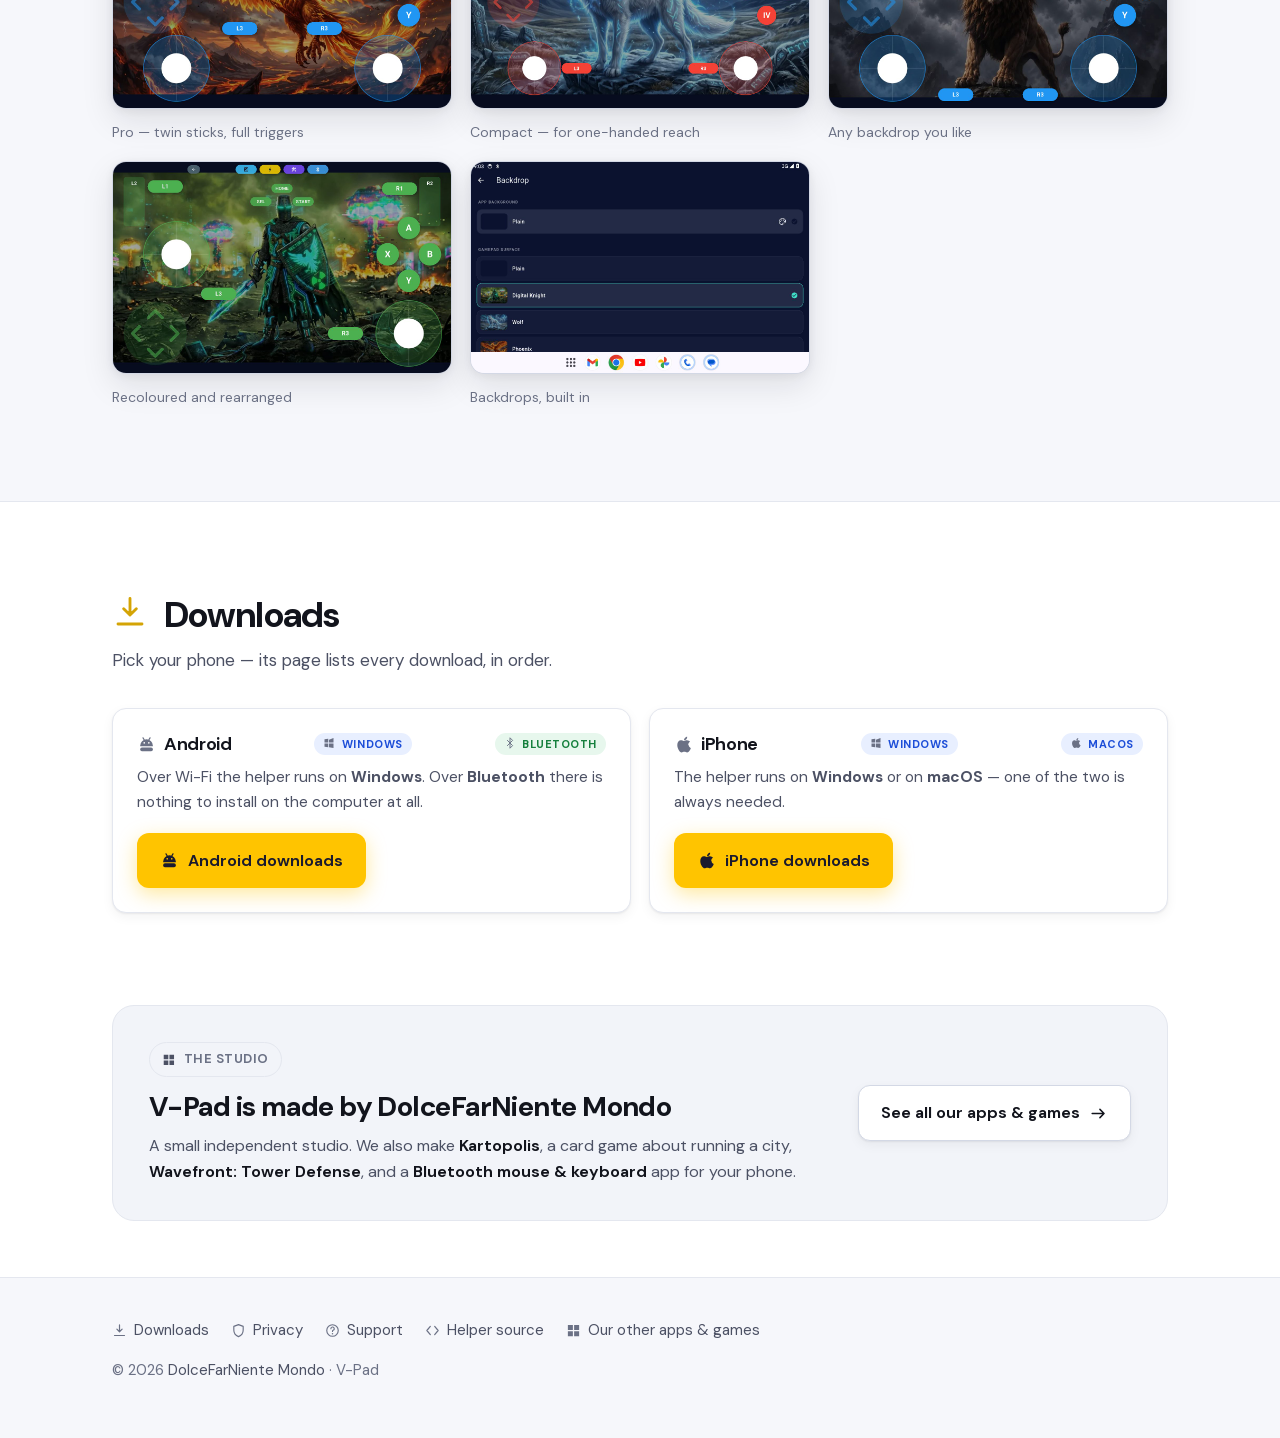
==== commit 81abbe0d: "copy(ana sayfa): yardimci dugmesi yonu gosteriyor — telefon oku bilgisayar Dugme artik once ISI anla" ====
--- a/docs/index.html
+++ b/docs/index.html
@@ -196,8 +196,15 @@
              twice. The hub sorts the visitor by phone, which is the split
              that actually matters. -->
         <a class="btn btn-ghost" href="/downloads">
-          <svg class="ico" aria-hidden="true"><use href="#i-windows"/></svg>
-          <svg class="ico" aria-hidden="true"><use href="#i-apple"/></svg>
+          <span class="pair from">
+            <svg class="ico" aria-hidden="true"><use href="#i-android"/></svg>
+            <svg class="ico" aria-hidden="true"><use href="#i-apple"/></svg>
+          </span>
+          <svg class="ico to" aria-hidden="true"><use href="#i-arrow"/></svg>
+          <span class="pair">
+            <svg class="ico" aria-hidden="true"><use href="#i-windows"/></svg>
+            <svg class="ico" aria-hidden="true"><use href="#i-apple"/></svg>
+          </span>
           <span lang="en">Helper for Windows &amp; macOS — free</span>
           <span lang="tr">Windows ve macOS yardımcısı — ücretsiz</span>
         </a>
--- a/docs/assets/style.css
+++ b/docs/assets/style.css
@@ -276,6 +276,17 @@
 .btn[aria-disabled="true"] { opacity: .55; pointer-events: none; box-shadow: none; }
 .btn .sub { font-weight: 500; font-size: 13px; opacity: .75; }
 
+/* Phones on the left, computers on the right, an arrow between: the button
+   shows which way the helper runs before the label says it. The pairs need a
+   tighter gap than the button's own, or five icons read as one queue instead
+   of two groups. Decorative — the label alone carries the meaning, which is
+   why the phone half can drop out on a narrow screen. */
+.btn .pair { display: inline-flex; align-items: center; gap: 5px; }
+.btn .to { width: 15px; height: 15px; color: var(--text-mute); }
+@media (max-width: 460px) {
+  .btn .pair.from, .btn .to { display: none; }
+}
+
 /* ── hero ──────────────────────────────────────────────────── */
 
 .hero {
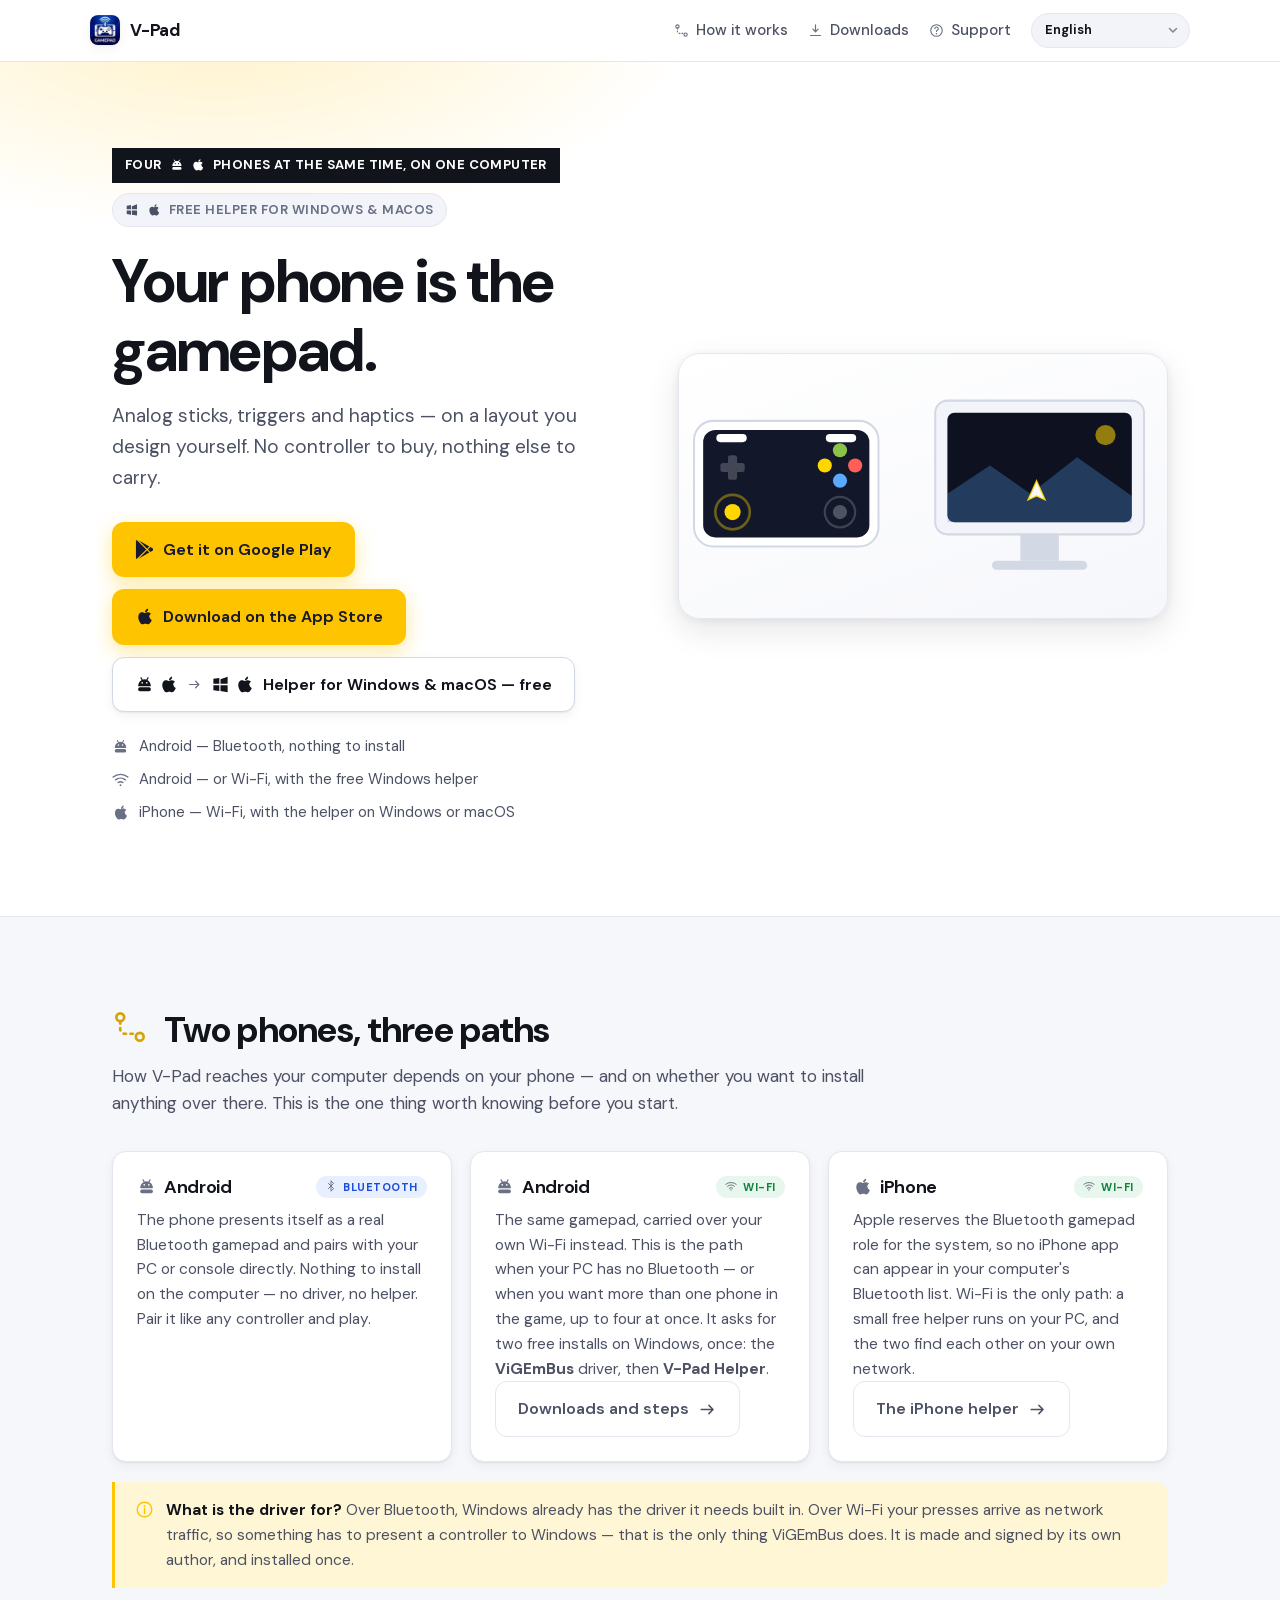
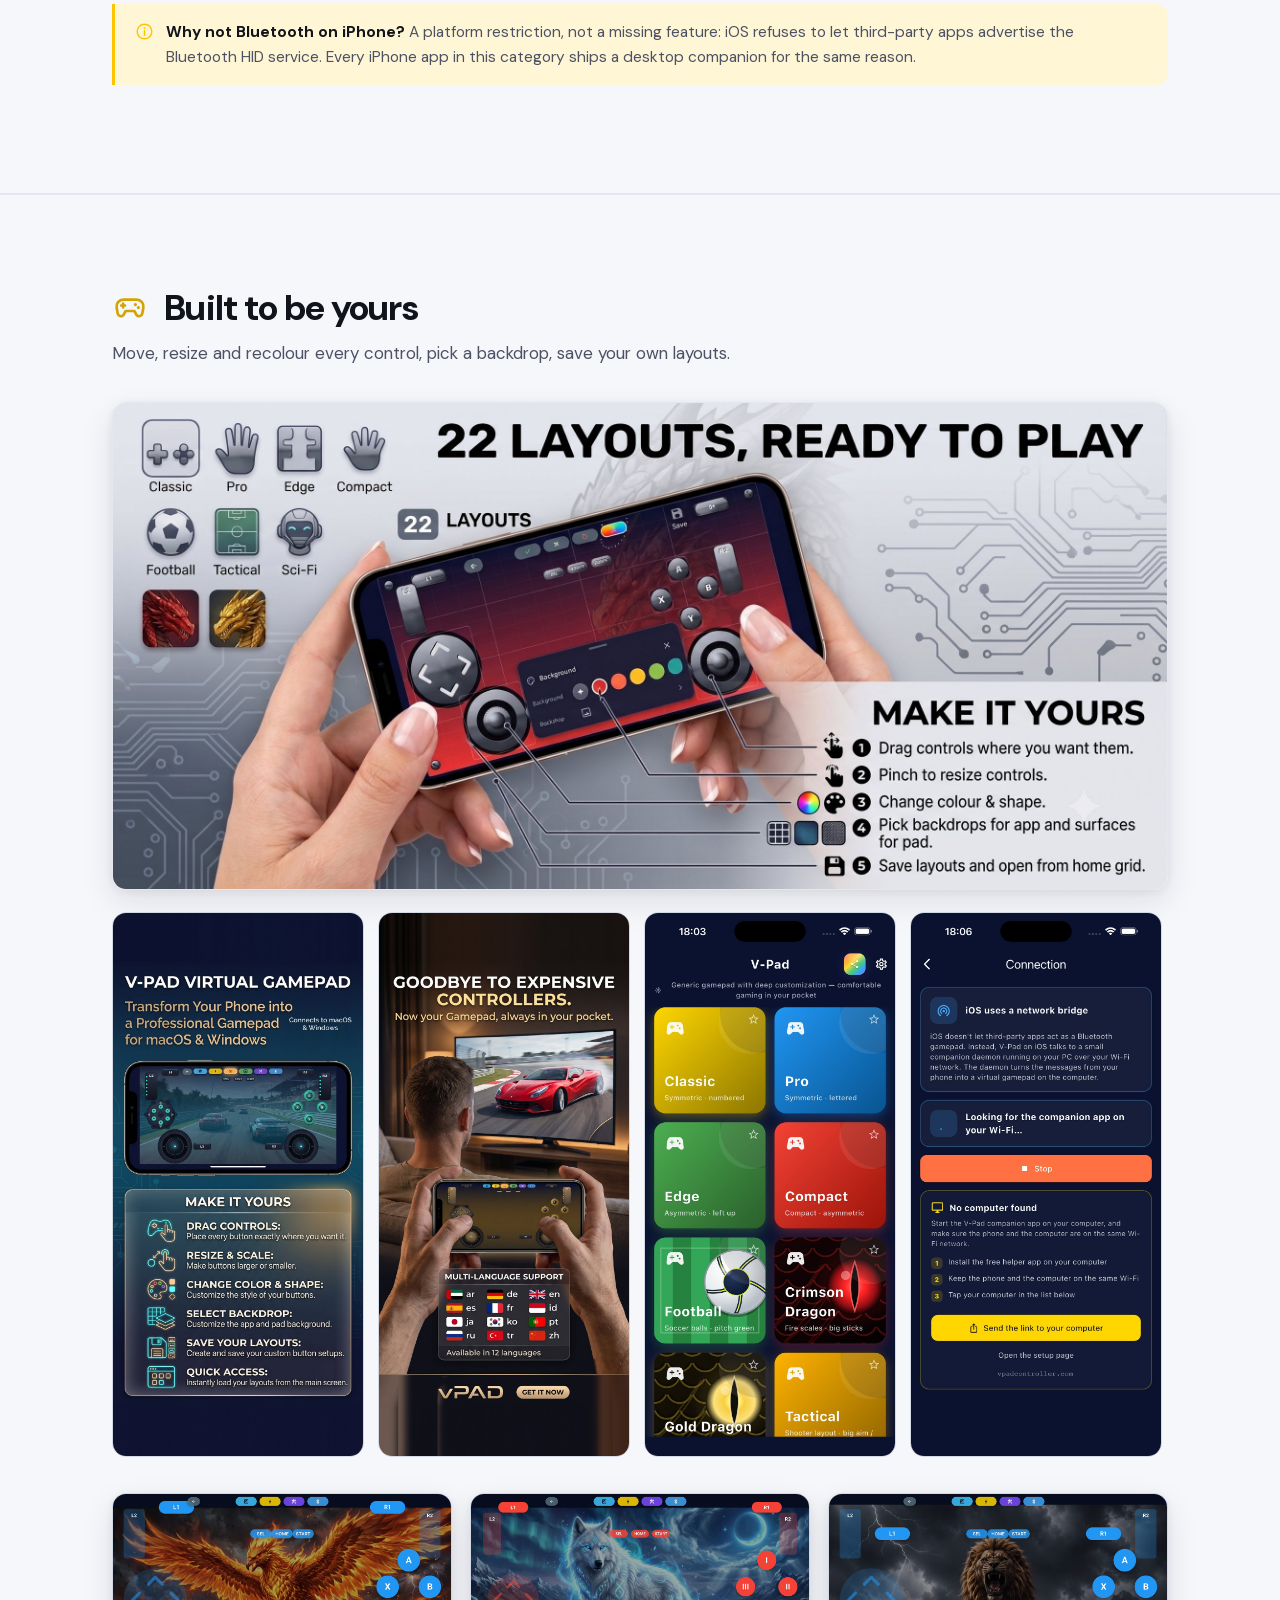
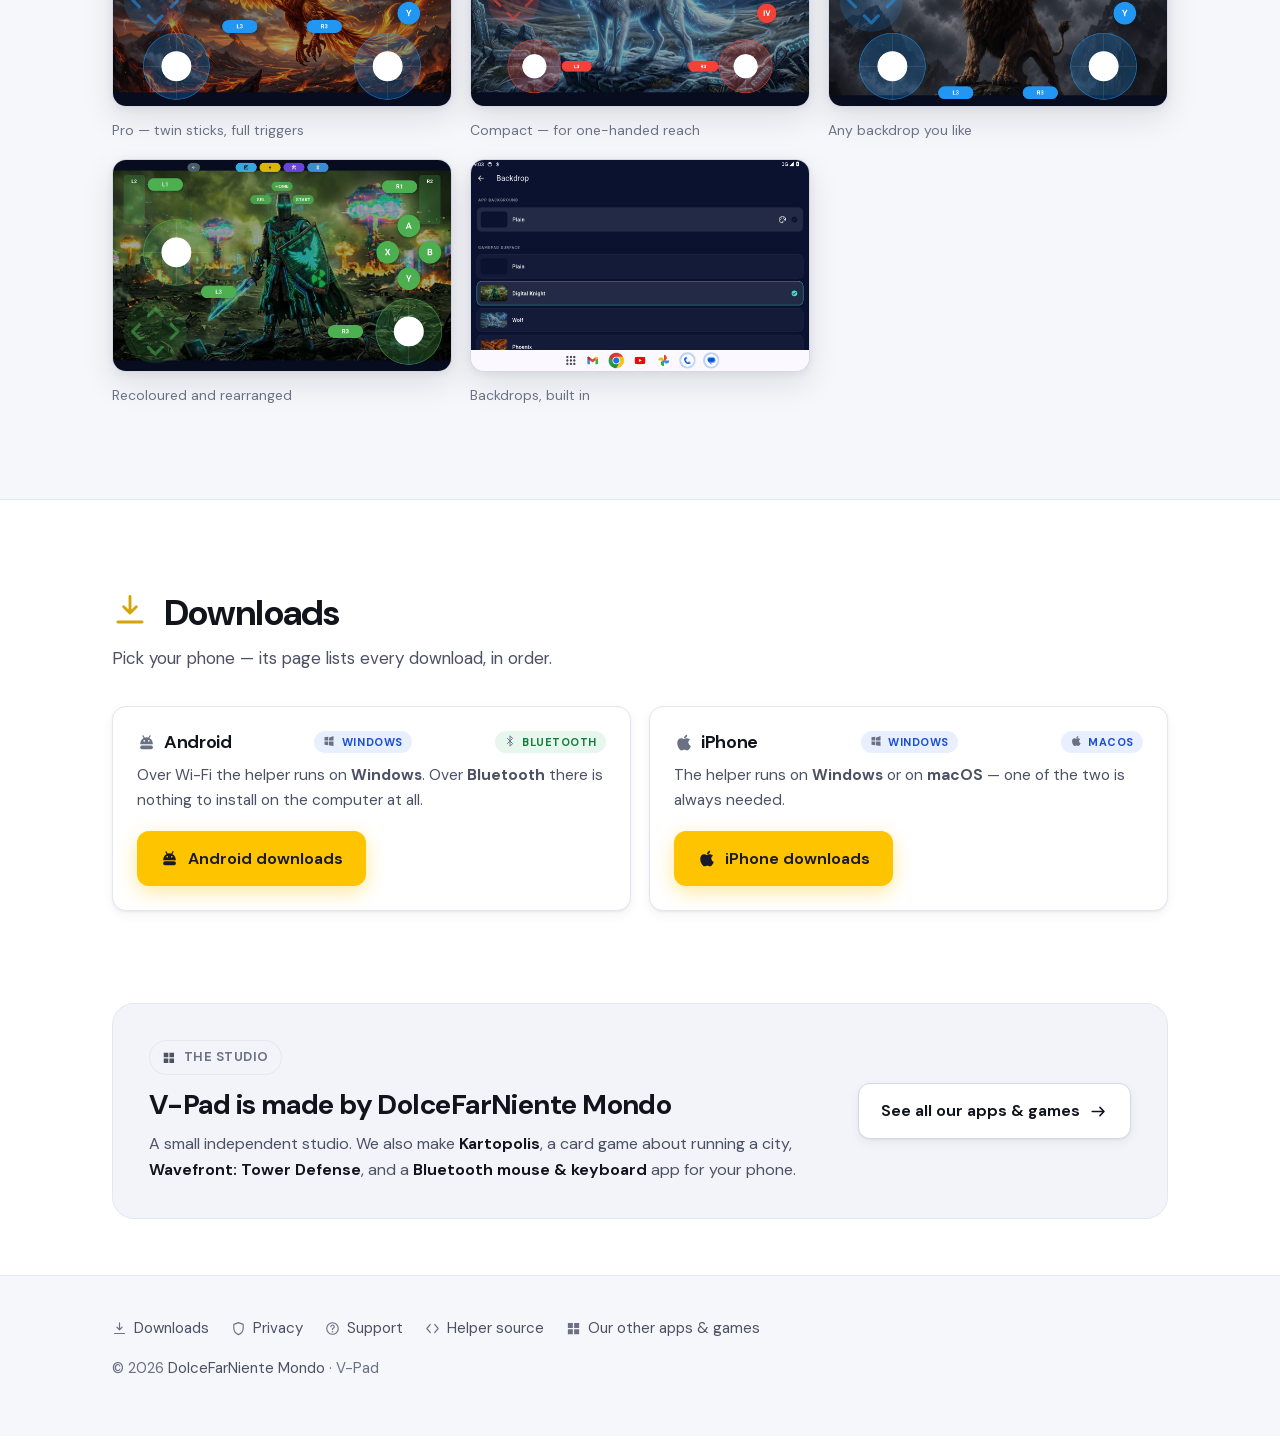
==== commit 85e6fe53: "dil: 12 dilde secim kutusu, tarayici dilinden otomatik secim + SEO paketi Site artik uygulamanin tas" ====
--- a/docs/index.html
+++ b/docs/index.html
@@ -3,19 +3,70 @@
 <head>
 <meta charset="utf-8">
 <meta name="viewport" content="width=device-width, initial-scale=1">
-<title>V-Pad — turn your phone into a gamepad</title>
-<meta name="description" content="V-Pad turns your phone into a gamepad for your PC. On Android it pairs over Bluetooth; on iPhone it connects over Wi-Fi with a free helper app for your computer.">
+<title>V-Pad — turn your phone into a virtual gamepad for your PC</title>
+<meta name="description" content="V-Pad turns your phone into a virtual gamepad for your PC. On Android it pairs over Bluetooth; on iPhone it connects over Wi-Fi with a free helper app.">
 <link rel="icon" href="assets/icon.png">
 <link rel="preload" href="assets/fonts/dmsans-latin.woff2" as="font" type="font/woff2" crossorigin>
 <link rel="stylesheet" href="assets/style.css">
 <link rel="canonical" href="https://vpadcontroller.com/">
 <meta property="og:url" content="https://vpadcontroller.com/">
-<meta property="og:title" content="V-Pad — turn your phone into a gamepad">
-<meta property="og:description" content="Your phone becomes a gamepad for your PC. Free helper app for Windows.">
-<meta property="og:image" content="https://vpadcontroller.com/assets/icon.png">
-<meta property="og:type" content="website">
 <meta name="theme-color" content="#ffffff" media="(prefers-color-scheme: light)">
 <meta name="theme-color" content="#0b0f1a" media="(prefers-color-scheme: dark)">
+<!-- SEO:BEGIN -->
+<!-- Makineler için: sosyal kart ve yapısal veri. Bu blok
+     tools/seo-update.py tarafından üretiliyor — elle düzenlemeyin,
+     aracı çalıştırın. -->
+<meta property="og:title" content="V-Pad — turn your phone into a virtual gamepad for your PC">
+<meta property="og:description" content="Your phone becomes a gamepad for your PC. Free helper app for Windows.">
+<meta property="og:type" content="website">
+<meta property="og:site_name" content="V-Pad">
+<meta property="og:locale" content="en_US">
+<meta property="og:locale:alternate" content="tr_TR">
+<meta property="og:locale:alternate" content="de_DE">
+<meta property="og:locale:alternate" content="es_ES">
+<meta property="og:locale:alternate" content="fr_FR">
+<meta property="og:locale:alternate" content="id_ID">
+<meta property="og:locale:alternate" content="ja_JP">
+<meta property="og:locale:alternate" content="ko_KR">
+<meta property="og:locale:alternate" content="pt_BR">
+<meta property="og:locale:alternate" content="ru_RU">
+<meta property="og:locale:alternate" content="zh_CN">
+<meta property="og:locale:alternate" content="ar_AR">
+<meta property="og:image" content="https://vpadcontroller.com/assets/customise-banner.jpg">
+<meta property="og:image:width" content="2200">
+<meta property="og:image:height" content="1016">
+<meta property="og:image:alt" content="A phone with the V-Pad customise sheet open, beside its layouts">
+<meta name="twitter:card" content="summary_large_image">
+<meta name="twitter:title" content="V-Pad — turn your phone into a virtual gamepad for your PC">
+<meta name="twitter:description" content="Your phone becomes a gamepad for your PC. Free helper app for Windows.">
+<meta name="twitter:image" content="https://vpadcontroller.com/assets/customise-banner.jpg">
+<script type="application/ld+json">
+{
+  "@context": "https://schema.org",
+  "@type": "SoftwareApplication",
+  "name": "V-Pad: Virtual Gamepad",
+  "alternateName": "V-Pad",
+  "description": "V-Pad turns your phone into a virtual gamepad for your PC. On Android it pairs over Bluetooth; on iPhone it connects over Wi-Fi with a free helper app.",
+  "applicationCategory": "UtilitiesApplication",
+  "operatingSystem": "Android 12+, iOS",
+  "url": "https://vpadcontroller.com/",
+  "image": "https://vpadcontroller.com/assets/customise-banner.jpg",
+  "installUrl": [
+    "https://play.google.com/store/apps/details?id=com.dfnmondo.gamepad.app",
+    "https://apps.apple.com/us/app/v-pad-virtual-gamepad/id6796475673"
+  ],
+  "sameAs": [
+    "https://play.google.com/store/apps/details?id=com.dfnmondo.gamepad.app",
+    "https://apps.apple.com/us/app/v-pad-virtual-gamepad/id6796475673"
+  ],
+  "offers": {
+    "@type": "Offer",
+    "price": "0",
+    "priceCurrency": "USD"
+  }
+}
+</script>
+<!-- SEO:END -->
 </head>
 <body>
 
@@ -137,8 +188,20 @@
       <a href="/downloads"><svg class="ico" aria-hidden="true"><use href="#i-download"/></svg><span lang="en">Downloads</span><span lang="tr">İndirmeler</span></a>
       <a href="/support"><svg class="ico" aria-hidden="true"><use href="#i-help"/></svg><span lang="en">Support</span><span lang="tr">Destek</span></a>
       <div class="langs">
-        <button data-lang="en" aria-pressed="true">EN</button>
-        <button data-lang="tr" aria-pressed="false">TR</button>
+        <select aria-label="Language">
+          <option value="en">English</option>
+          <option value="tr">Türkçe</option>
+          <option value="de">Deutsch</option>
+          <option value="es">Español</option>
+          <option value="fr">Français</option>
+          <option value="id">Bahasa Indonesia</option>
+          <option value="ja">日本語</option>
+          <option value="ko">한국어</option>
+          <option value="pt">Português</option>
+          <option value="ru">Русский</option>
+          <option value="zh">中文</option>
+          <option value="ar">العربية</option>
+        </select>
       </div>
     </nav>
   </div>
--- a/docs/assets/style.css
+++ b/docs/assets/style.css
@@ -106,10 +106,14 @@
   }
 }
 
-/* Language switch: both languages are in the DOM, CSS hides one, so the
-   page is correct before any script runs. */
-html[data-lang="en"] [lang="tr"],
-html[data-lang="tr"] [lang="en"] { display: none !important; }
+/* Language switch. English and Turkish both sit in the DOM, so the page is
+   correct before any script runs and both stay readable to crawlers. The
+   other ten languages arrive from docs/i18n/<code>.json and are written into
+   the English slot, which is why the second rule hides "anything that is not
+   Turkish" rather than naming English: while, say, German is showing, that
+   slot carries lang="de". */
+html:not([data-lang="tr"]) [lang="tr"] { display: none !important; }
+html[data-lang="tr"] [lang]:not([lang="tr"]) { display: none !important; }
 
 *, *::before, *::after { box-sizing: border-box; }
 
@@ -155,7 +159,7 @@
 .h-ico {
   width: 1em; height: 1em;
   color: var(--brand);
-  margin-right: .45em;
+  margin-inline-end: .45em;
   vertical-align: -.08em;
 }
 h2 .h-ico { color: color-mix(in srgb, var(--brand) 82%, var(--text)); }
@@ -163,7 +167,7 @@
    spacing and a margin here would silently double it. */
 h3 .ico { color: var(--text-mute); }
 .btn .ico { width: 19px; height: 19px; }
-.tag .ico { width: 12px; height: 12px; vertical-align: -.1em; margin-right: 3px; }
+.tag .ico { width: 12px; height: 12px; vertical-align: -.1em; margin-inline-end: 3px; }
 
 /* Hero signage band. Vignelli treatment (owner, 2026-09-03): a flat ink field
    with the type reversed out of it, square corners, no shadow, one family —
@@ -220,7 +224,7 @@
 }
 .brand:hover { text-decoration: none; }
 .brand img { width: 30px; height: 30px; border-radius: 8px; box-shadow: var(--shadow-sm); }
-.bar nav { margin-left: auto; display: flex; gap: 20px; align-items: center; }
+.bar nav { margin-inline-start: auto; display: flex; gap: 20px; align-items: center; }
 .bar nav a {
   display: inline-flex; align-items: center; gap: 7px;
   color: var(--text-soft); font-size: 15px; font-weight: 500;
@@ -228,18 +232,27 @@
 .bar nav a .ico { width: 15px; height: 15px; color: var(--text-mute); }
 .bar nav a:hover { color: var(--text); text-decoration: none; }
 
-.langs {
-  display: flex; background: var(--surface-2);
-  border: 1px solid var(--line); border-radius: 999px; padding: 2px;
-}
-.langs button {
-  background: transparent; border: 0; color: var(--text-mute);
+/* Twelve languages no longer fit a pill of buttons, so the switch is a real
+   <select>: one tap on a phone, the platform's own picker, and it needs no
+   width for the names it holds. */
+.langs { display: flex; }
+.langs select {
+  appearance: none; -webkit-appearance: none;
+  background: var(--surface-2); color: var(--text);
+  border: 1px solid var(--line); border-radius: 999px;
   font: inherit; font-size: 13px; font-weight: 650;
-  padding: 5px 11px; border-radius: 999px; cursor: pointer;
-}
-.langs button[aria-pressed="true"] {
-  background: var(--surface); color: var(--text); box-shadow: var(--shadow-sm);
-}
+  padding: 6px 30px 6px 13px; cursor: pointer;
+  /* Chevron drawn in the background so no extra element is needed; it is
+     decorative, and the select keeps its native focus ring. */
+  background-image: url("data:image/svg+xml,%3Csvg xmlns='http://www.w3.org/2000/svg' viewBox='0 0 12 12'%3E%3Cpath d='M2.5 4.5 6 8l3.5-3.5' fill='none' stroke='%23888' stroke-width='1.6' stroke-linecap='round' stroke-linejoin='round'/%3E%3C/svg%3E");
+  background-repeat: no-repeat;
+  background-position: right 10px center;
+  background-size: 12px 12px;
+}
+.langs select:hover { color: var(--text); border-color: var(--line-strong); }
+/* The popup list is drawn by the OS: on a dark page it inherits nothing, so
+   the options are given the page's own colours explicitly. */
+.langs select option { background: var(--surface); color: var(--text); }
 
 /* ── buttons ───────────────────────────────────────────────── */
 
@@ -296,7 +309,7 @@
 /* A single soft light source behind the hero. Cheap (one gradient), and it
    keeps the fold from looking like a flat slab in either theme. */
 .hero::before {
-  content: ''; position: absolute; inset: -30% 20% auto -10%; height: 520px;
+  content: ''; position: absolute; inset-block: -30% auto; inset-inline: -10% 20%; height: 520px;
   background: radial-gradient(60% 60% at 30% 40%, var(--hero-glow), transparent 70%);
   pointer-events: none; z-index: -1;
 }
@@ -432,7 +445,7 @@
 .card h3 { display: flex; align-items: center; gap: 8px; margin-bottom: 10px; }
 .card p { margin: 0; color: var(--text-soft); font-size: 15.5px; }
 .card .tag {
-  margin-left: auto; font-size: 11px; font-weight: 700;
+  margin-inline-start: auto; font-size: 11px; font-weight: 700;
   letter-spacing: .05em; text-transform: uppercase;
   padding: 4px 9px; border-radius: 999px;
 }
@@ -453,12 +466,13 @@
 ol.steps { counter-reset: s; list-style: none; padding: 0; margin: 0; display: grid; gap: 16px; }
 ol.steps li {
   counter-increment: s; position: relative;
-  padding: 22px 24px 22px 70px;
+  padding-block: 22px;
+  padding-inline: 70px 24px;   /* rozetin durduğu taraf = metnin başı */
   background: var(--surface); border: 1px solid var(--line);
   border-radius: var(--radius); box-shadow: var(--shadow-sm);
 }
 ol.steps li::before {
-  content: counter(s); position: absolute; left: 24px; top: 21px;
+  content: counter(s); position: absolute; inset-inline-start: 24px; top: 21px;
   width: 30px; height: 30px; border-radius: 10px;
   background: var(--brand-soft); color: color-mix(in srgb, var(--brand) 72%, var(--text));
   font-weight: 700; font-size: 15px; display: grid; place-items: center;
@@ -473,8 +487,11 @@
 
 .note {
   display: flex; align-items: flex-start; gap: 12px;
-  border-left: 3px solid var(--brand); background: var(--brand-soft);
-  padding: 16px 20px; border-radius: 0 12px 12px 0;
+  border-inline-start: 3px solid var(--brand); background: var(--brand-soft);
+  padding: 16px 20px;
+  /* Köşeler de mantıksal: altın şerit hangi taraftaysa köşeler orada düz. */
+  border-radius: 12px;
+  border-start-start-radius: 0; border-end-start-radius: 0;
   font-size: 15.5px; color: var(--text-soft);
 }
 .note .ico { width: 19px; height: 19px; margin-top: 2px; color: var(--brand); }
@@ -538,7 +555,7 @@
 /* summary stays display:list-item so the browser keeps its disclosure
    triangle; the icon just sits inline after it. */
 details summary { cursor: pointer; font-weight: 650; }
-details summary .ico { color: var(--text-mute); margin-right: 8px; }
+details summary .ico { color: var(--text-mute); margin-inline-end: 8px; }
 details[open] summary { margin-bottom: 10px; }
 details p { color: var(--text-soft); font-size: 15.5px; }
 
@@ -553,7 +570,7 @@
 }
 table.matrix th, table.matrix td { padding: 13px 16px; }
 table.matrix tr:last-child td { border-bottom: 0; }
-table.matrix .ico { color: var(--text-mute); margin-right: 4px; }
+table.matrix .ico { color: var(--text-mute); margin-inline-end: 4px; }
 table.matrix strong { color: var(--text); font-weight: 650; }
 /* Three columns of prose on a 320px screen: Turkish runs longer than English
    and was pushing the table past its own margins. Tighten rather than let it
@@ -561,13 +578,13 @@
 @media (max-width: 420px) {
   table.matrix { font-size: 13px; }
   table.matrix th, table.matrix td { padding: 10px 8px; }
-  table.matrix .ico { margin-right: 2px; }
+  table.matrix .ico { margin-inline-end: 2px; }
 }
 .tag.soon {
   background: var(--surface-2); color: var(--text-mute);
-  margin-left: 6px;
-}
-table.map th, table.map td { text-align: left; padding: 11px 12px; border-bottom: 1px solid var(--line); }
+  margin-inline-start: 6px;
+}
+table.map th, table.map td { text-align: start; padding: 11px 12px; border-bottom: 1px solid var(--line); }
 table.map th { color: var(--text-mute); font-weight: 650; }
 
 /* ── studio strip ──────────────────────────────────────────── */
@@ -634,7 +651,7 @@
 .lightbox .lb-close:hover,
 .lightbox .lb-nav:hover { background: rgba(255, 255, 255, .22); }
 .lightbox .lb-close {
-  position: fixed; top: 16px; right: 16px;
+  position: fixed; top: 16px; inset-inline-end: 16px;
   width: 40px; height: 40px; font-size: 17px; line-height: 1;
 }
 .lightbox .lb-nav {
@@ -654,8 +671,8 @@
 @media (max-width: 560px) {
   .lightbox { grid-template-columns: 1fr; grid-template-areas: 'img'; }
   .lightbox .lb-nav { position: fixed; bottom: 44px; }
-  .lightbox .lb-prev { left: 18px; }
-  .lightbox .lb-next { right: 18px; }
+  .lightbox .lb-prev { inset-inline-start: 18px; }
+  .lightbox .lb-next { inset-inline-end: 18px; }
 }
 
 /* The images now invite a tap. */
@@ -679,7 +696,7 @@
 article.doc h2 { font-size: 21px; margin: 40px 0 12px; }
 article.doc p, article.doc li { color: var(--text-soft); }
 article.doc strong { color: var(--text); }
-article.doc ul { padding-left: 22px; }
+article.doc ul { padding-inline-start: 22px; }
 article.doc code {
   background: var(--surface-2); border: 1px solid var(--line);
   padding: 1px 6px; border-radius: 6px; font-size: 14px;
@@ -743,7 +760,7 @@
    and wraps the two main calls to action into 3-4 ragged lines. Let them
    stack instead. */
 .pick { display: grid; grid-template-columns: repeat(auto-fit, minmax(250px, 1fr)); gap: 12px; }
-.pick .btn { justify-content: flex-start; text-align: left; padding: 15px 17px; gap: 12px; }
+.pick .btn { justify-content: flex-start; text-align: start; padding: 15px 17px; gap: 12px; }
 .pick .btn .lbl { flex: 1 1 auto; }
 .pick .btn .chev { width: 17px; height: 17px; opacity: .7; }
 
@@ -752,8 +769,8 @@
 .plat { padding: 26px; }
 .plat-top { display: flex; align-items: center; gap: 10px; margin-bottom: 16px; }
 .plat-top .glyph { width: 27px; height: 27px; color: var(--text-mute); }
-.plat-top .tags { margin-left: auto; display: flex; flex-wrap: wrap; gap: 6px; }
-.plat .tag { margin-left: 0; }
+.plat-top .tags { margin-inline-start: auto; display: flex; flex-wrap: wrap; gap: 6px; }
+.plat .tag { margin-inline-start: 0; }
 .plat h2 {
   font-size: 22px; letter-spacing: -.01em;
   margin: 0 0 14px; padding-bottom: 14px; border-bottom: 1px solid var(--line);
@@ -772,8 +789,8 @@
 .needs .item .ico { width: 22px; height: 22px; color: var(--text-mute); }
 /* "or", not "+": on iPhone the two helpers are a choice, not a shopping list. */
 .needs .sep { color: var(--text-mute); font-size: 12px; letter-spacing: .06em; text-transform: uppercase; }
-.plat > .btn { width: 100%; justify-content: flex-start; text-align: left; gap: 12px; }
-.plat > .btn .chev { margin-left: auto; width: 17px; height: 17px; opacity: .7; }
+.plat > .btn { width: 100%; justify-content: flex-start; text-align: start; gap: 12px; }
+.plat > .btn .chev { margin-inline-start: auto; width: 17px; height: 17px; opacity: .7; }
 
 /* The price, once, at the bottom — where a visitor looks for the catch. */
 .free-bar { display: flex; align-items: center; gap: 16px; padding: 20px 24px; margin-top: 22px; }
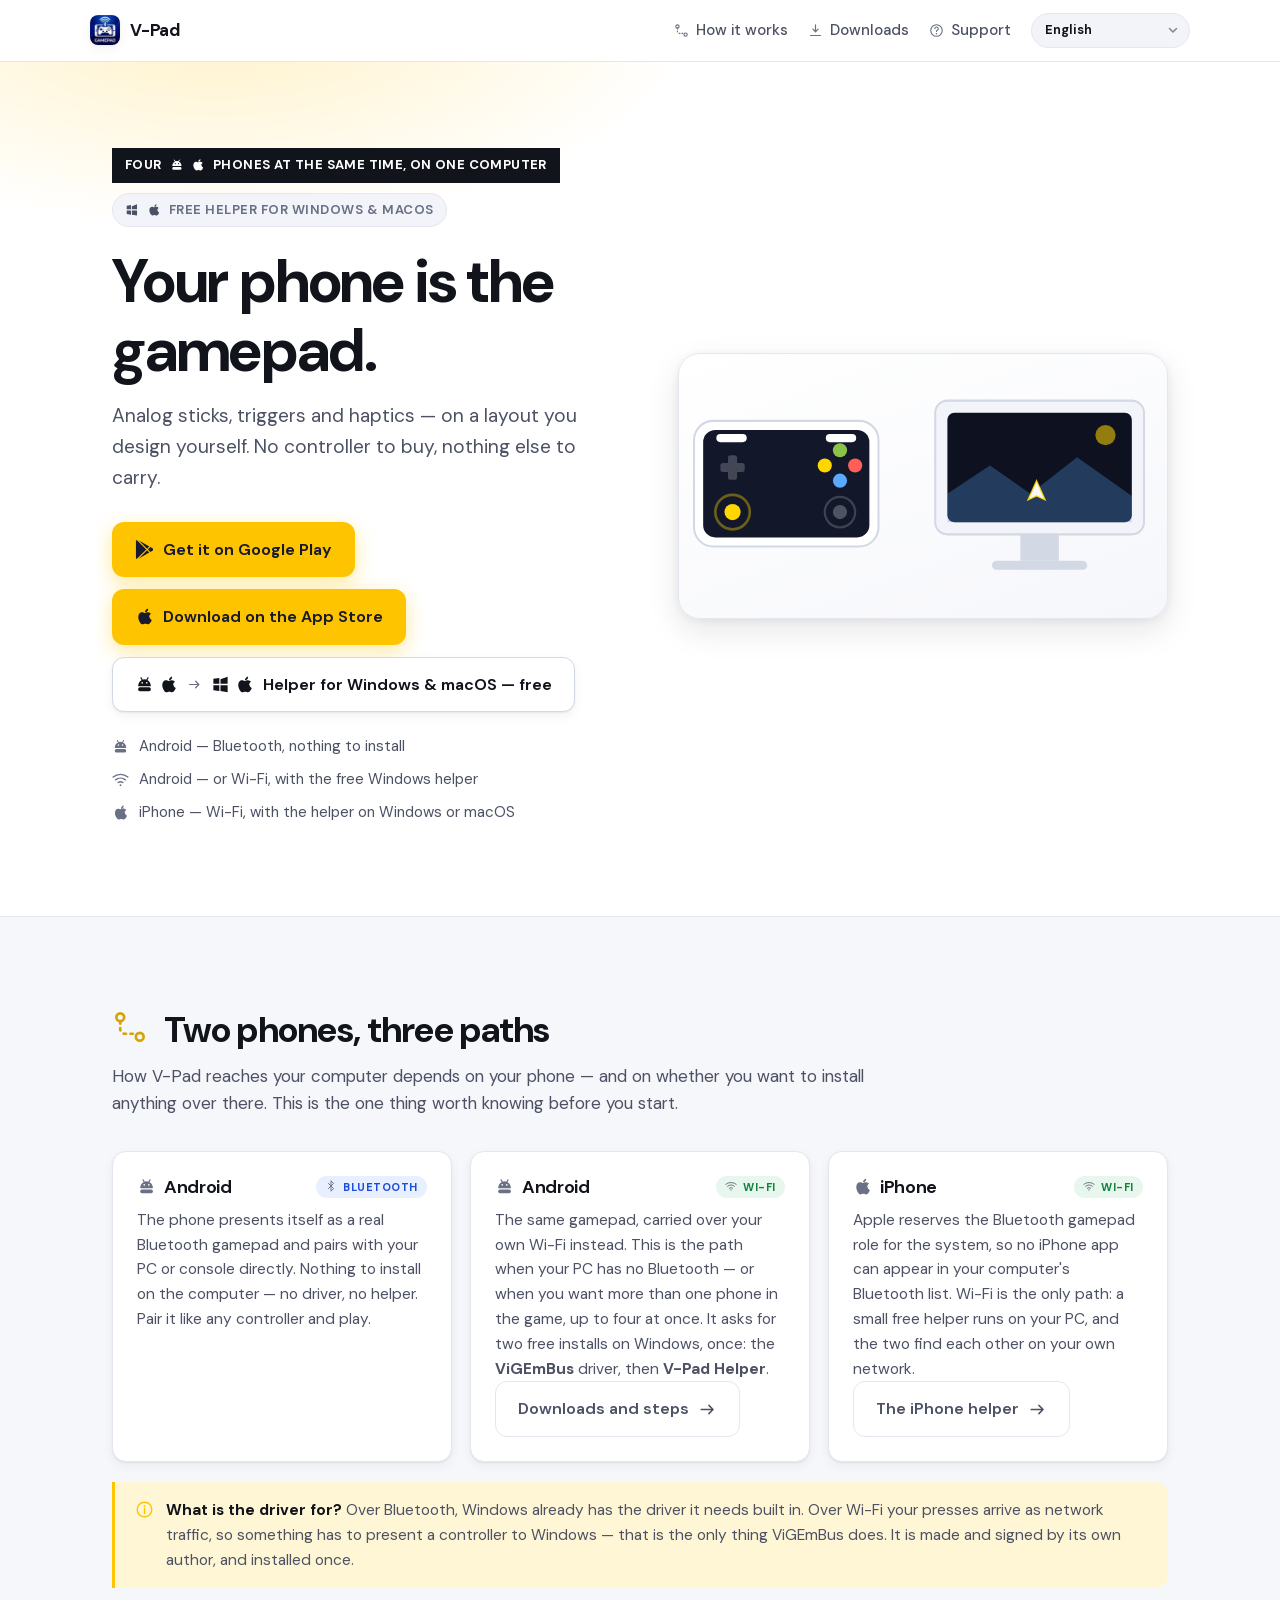
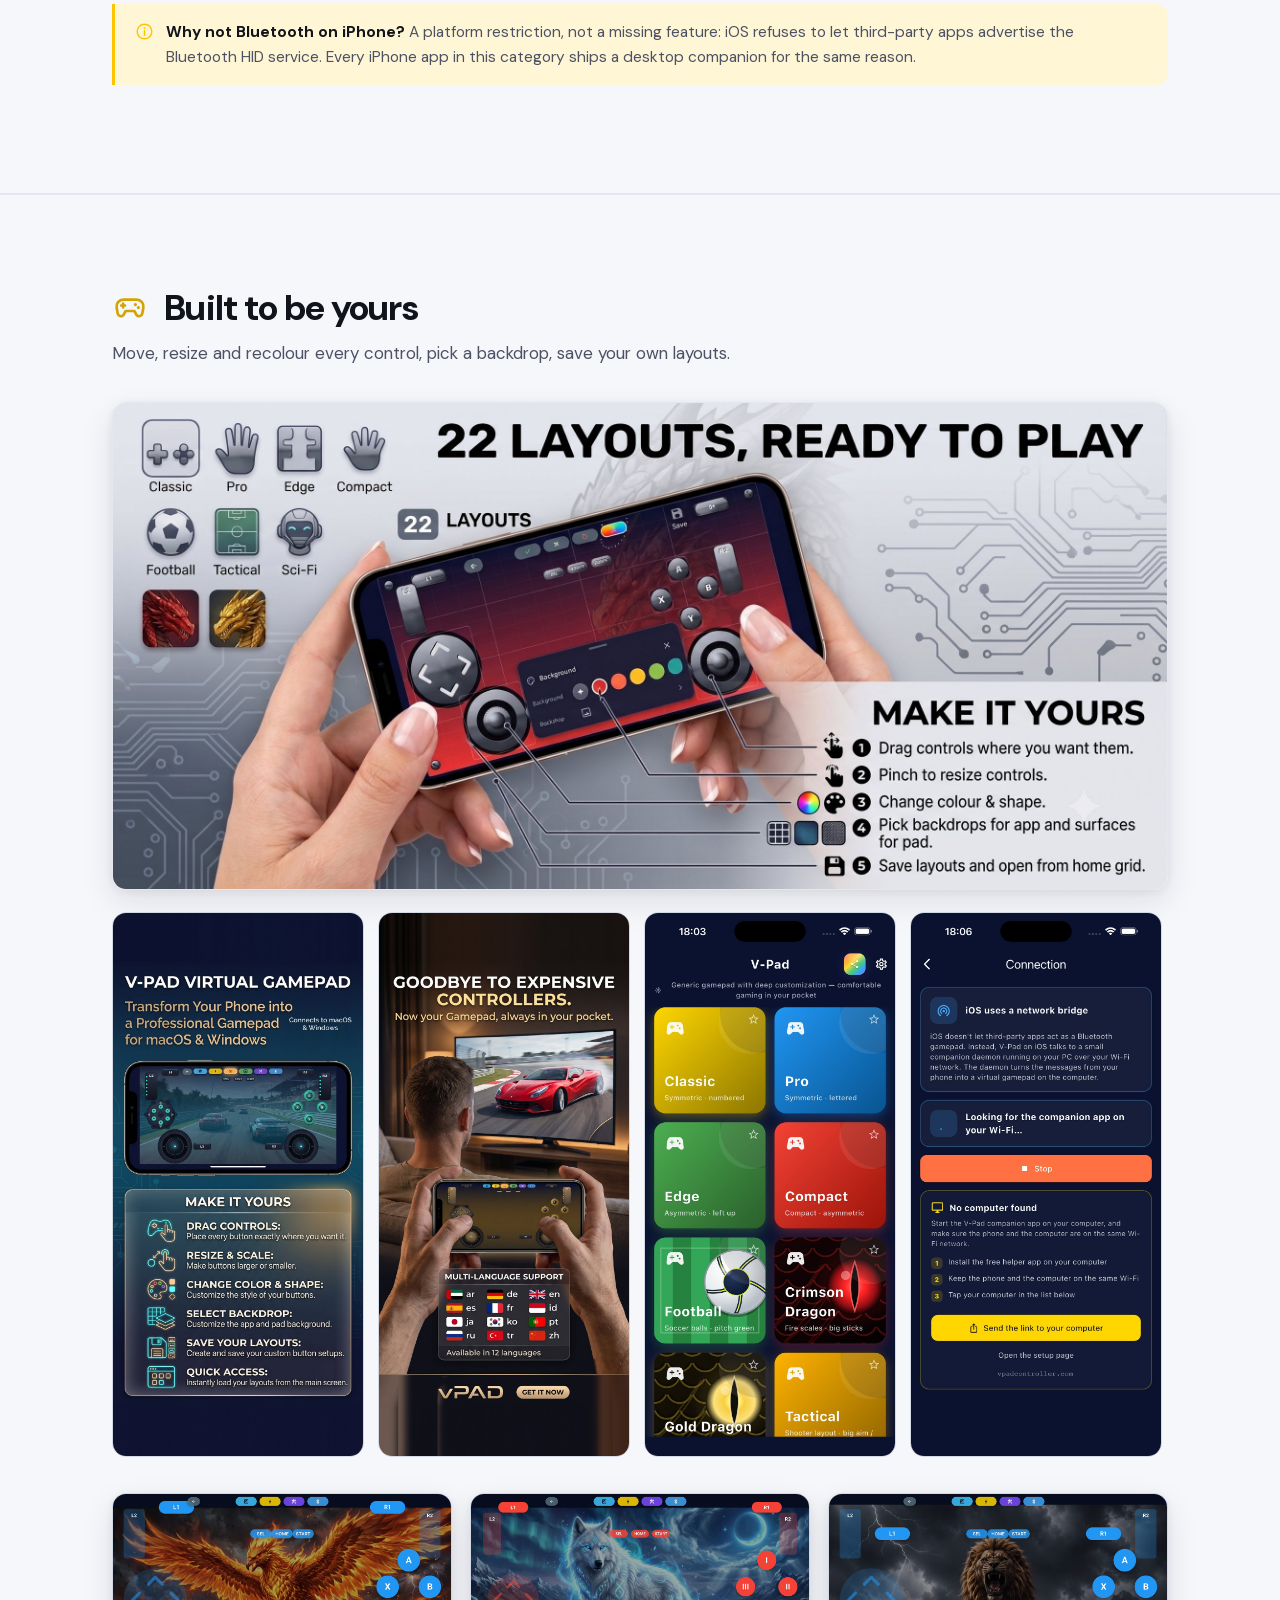
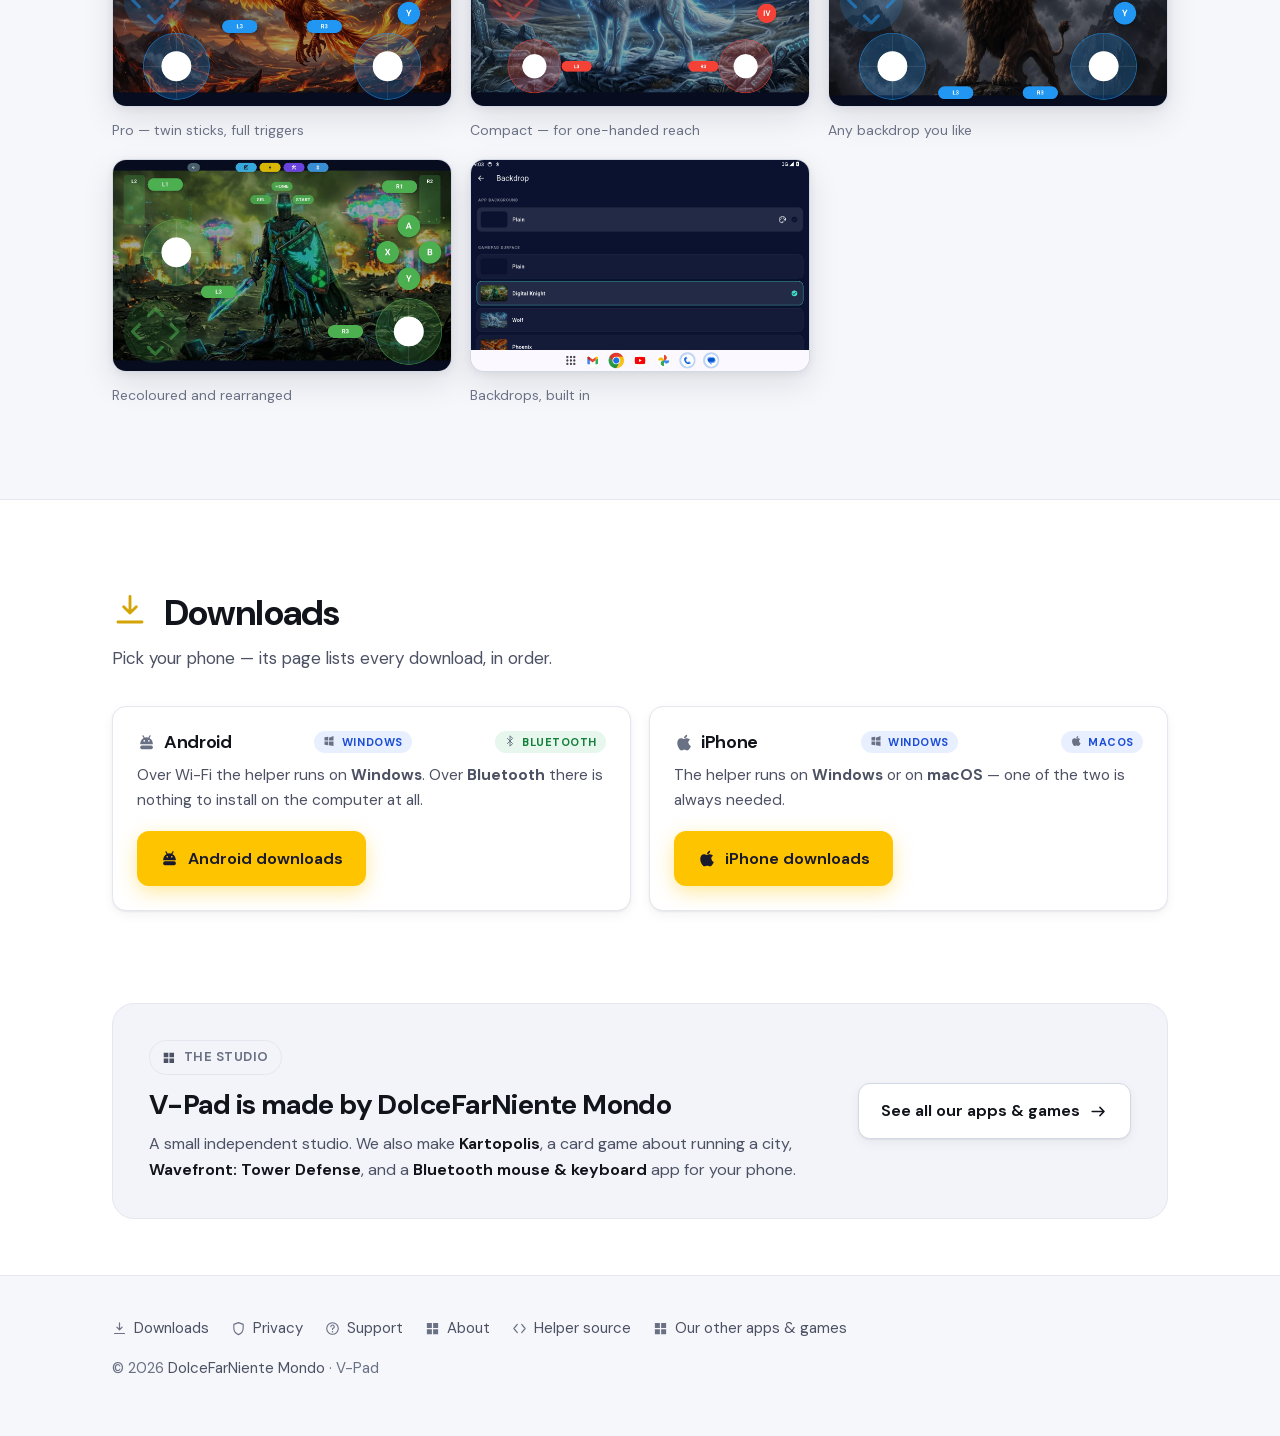
==== commit c9c6d17b: "feat(hakkinda): /about sayfasi — 12 dilde, araç zincirine kayitli AdSense incelemesi icin eklendi am" ====
--- a/docs/index.html
+++ b/docs/index.html
@@ -579,6 +579,7 @@
       <a href="/downloads"><svg class="ico" aria-hidden="true"><use href="#i-download"/></svg><span lang="en">Downloads</span><span lang="tr">İndirmeler</span></a>
       <a href="/privacy"><svg class="ico" aria-hidden="true"><use href="#i-shield"/></svg><span lang="en">Privacy</span><span lang="tr">Gizlilik</span></a>
       <a href="/support"><svg class="ico" aria-hidden="true"><use href="#i-help"/></svg><span lang="en">Support</span><span lang="tr">Destek</span></a>
+      <a href="/about"><svg class="ico" aria-hidden="true"><use href="#i-apps"/></svg><span lang="en">About</span><span lang="tr">Hakkında</span></a>
       <a href="https://github.com/svolkancav/vpad-helper"><svg class="ico" aria-hidden="true"><use href="#i-code"/></svg><span lang="en">Helper source</span><span lang="tr">Yardımcının kaynağı</span></a>
       <!-- Descriptive anchor text, not a bare URL: it tells both a reader and a
            crawler what is on the other end. Same studio, so no rel="nofollow". -->
--- a/docs/assets/style.css
+++ b/docs/assets/style.css
@@ -810,3 +810,59 @@
   .pick { grid-template-columns: 1fr; }
   .plat { padding: 22px 20px; }
 }
+
+/* ── Ad slots ──────────────────────────────────────────────────────
+   Markup is injected by site.js, and only when a publisher id is set — with
+   ads off none of this matches anything.
+
+   Nothing here reserves height. An unfilled AdSense unit collapses itself; a
+   min-height would leave a visible hole on every no-fill, which on a short
+   download page is most of the page. */
+.ad-box { display: block; }
+
+.ad-label {
+  display: block;
+  font-size: 11px;
+  line-height: 1.4;
+  letter-spacing: .04em;
+  text-transform: uppercase;
+  color: var(--muted, #6b7280);
+  margin-bottom: 6px;
+}
+/* On a no-fill the label must not be the only thing left behind. */
+.ad-box:not(:has(iframe)) .ad-label { display: none; }
+
+.ad-strip {
+  max-width: var(--wrap);
+  margin: 40px auto 0;
+  padding: 0 22px;
+}
+
+/* Rails: off by default, which includes every phone and most laptops. */
+.ad-rail { display: none; }
+
+/* 1500px is the first width with room for a 160px tower beside the 1100px
+   column without crowding it: 1100 + 2*(160 + 24 gap) = 1468, plus an edge
+   margin. Below this the rails stay off rather than overlap the page. */
+@media (min-width: 1500px) {
+  .ad-rail {
+    display: block;
+    position: fixed;
+    top: 50%;
+    transform: translateY(-50%);
+    width: 160px;
+    z-index: 1;      /* below the screenshot <dialog>, which uses the top layer */
+  }
+  .ad-rail-left  { left:  calc(50% - 550px - 24px - 160px); }
+  .ad-rail-right { right: calc(50% - 550px - 24px - 160px); }
+}
+
+/* A fixed element too tall for the window would be clipped with no way to
+   scroll it; at that point the rails are not worth showing. */
+@media (max-height: 640px) {
+  .ad-rail { display: none; }
+}
+
+@media print {
+  .ad-rail, .ad-strip { display: none; }
+}
